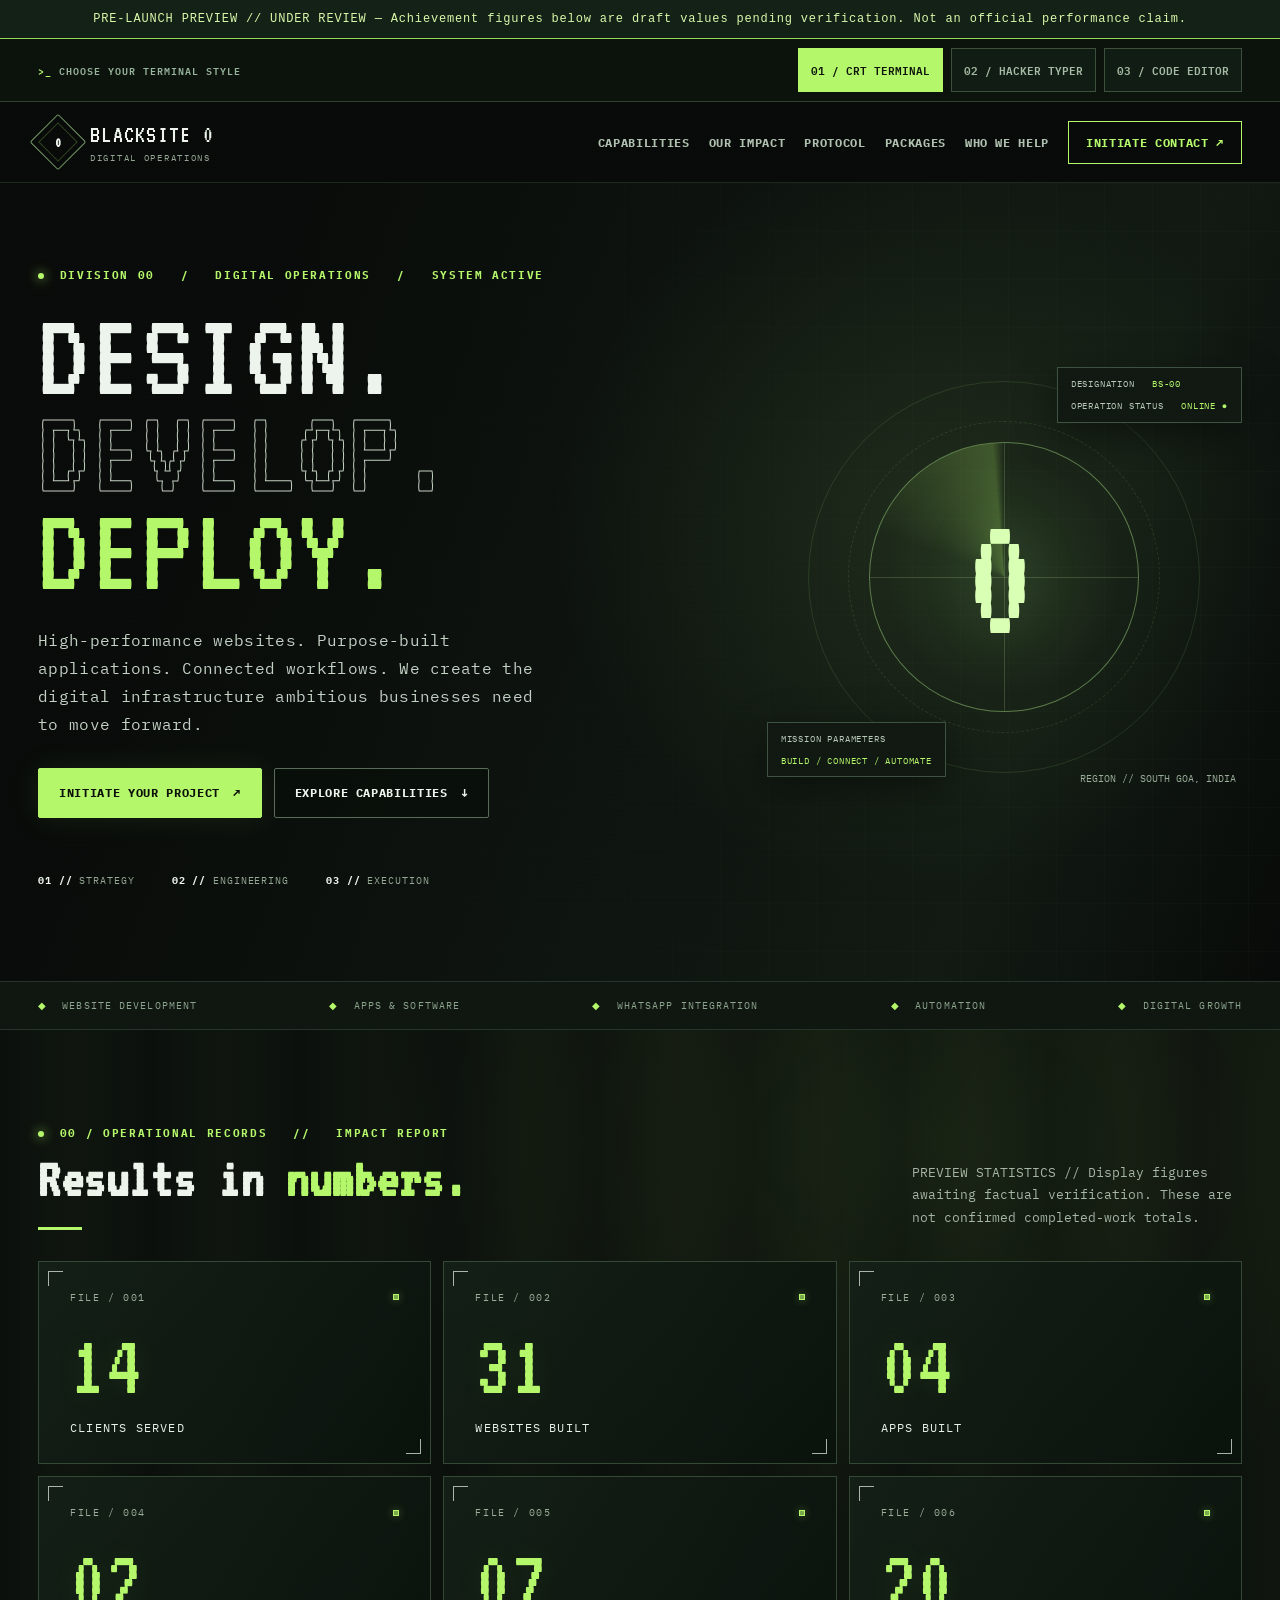
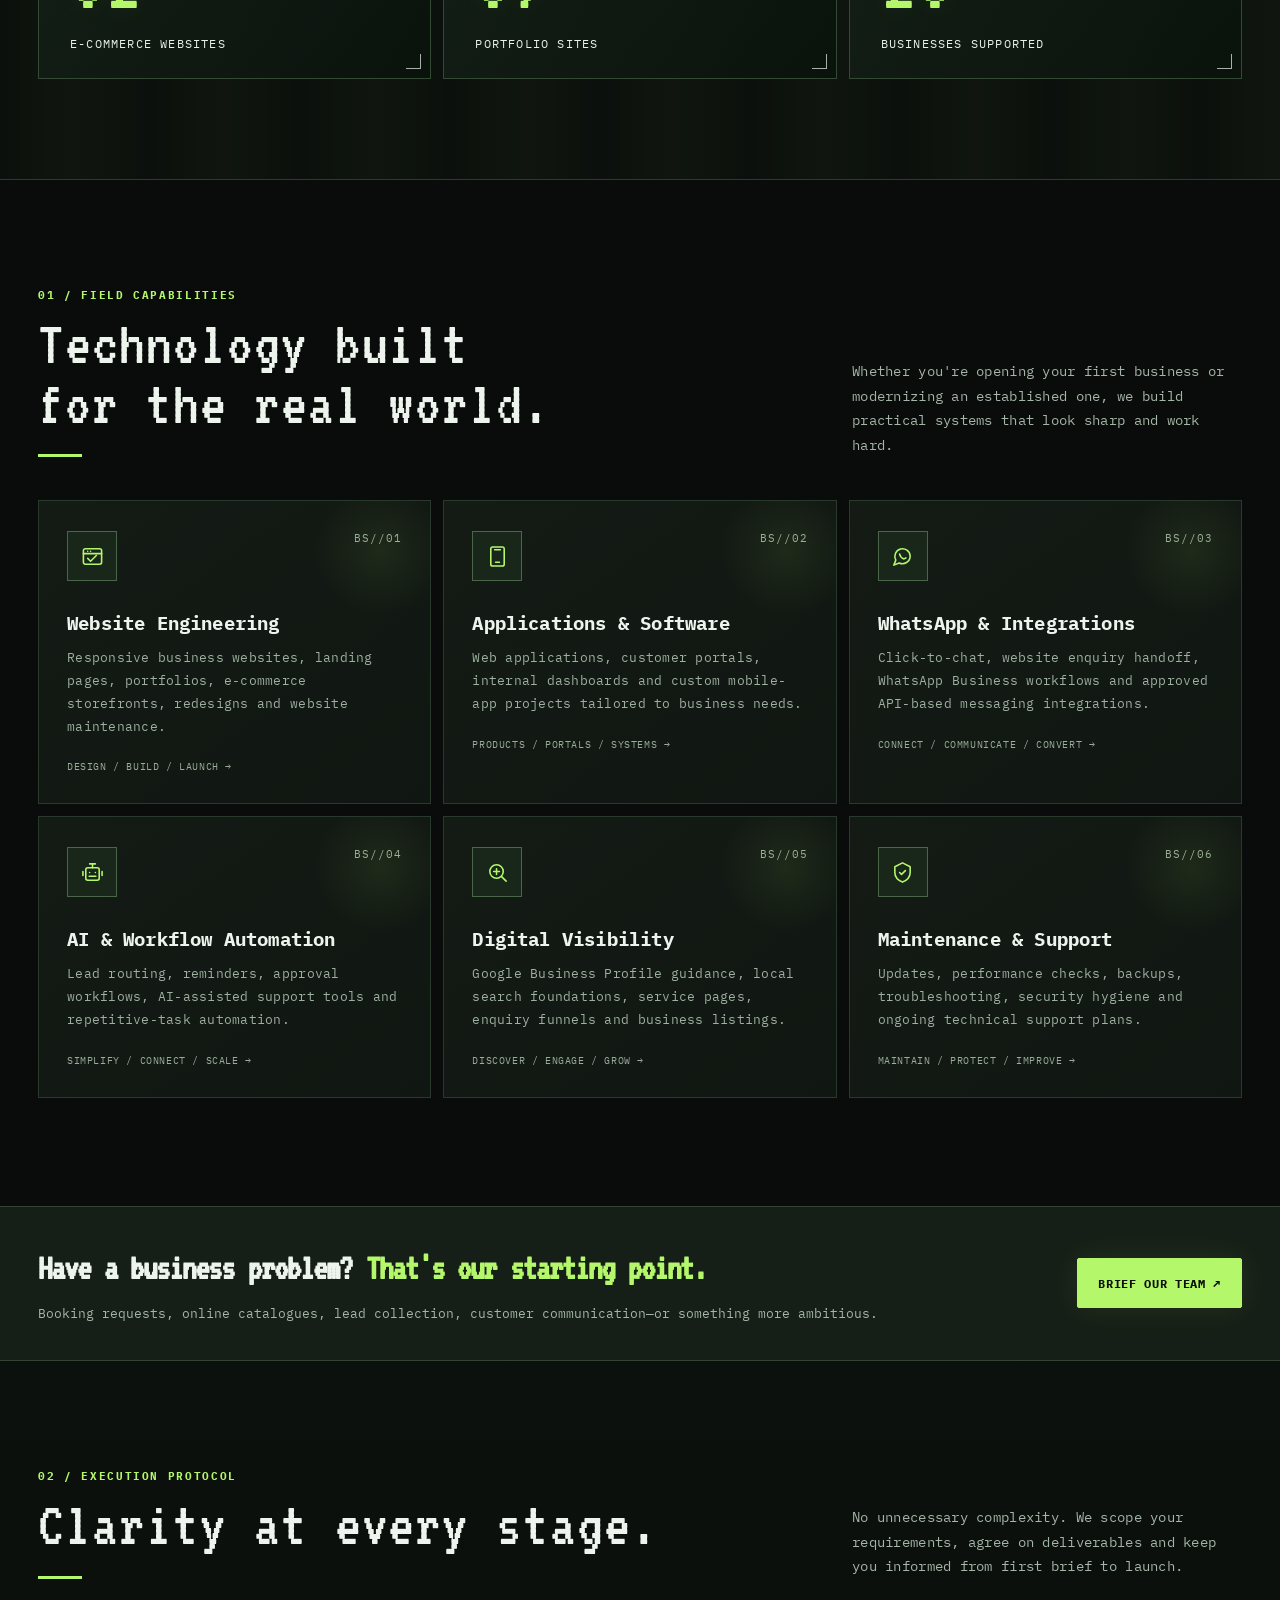
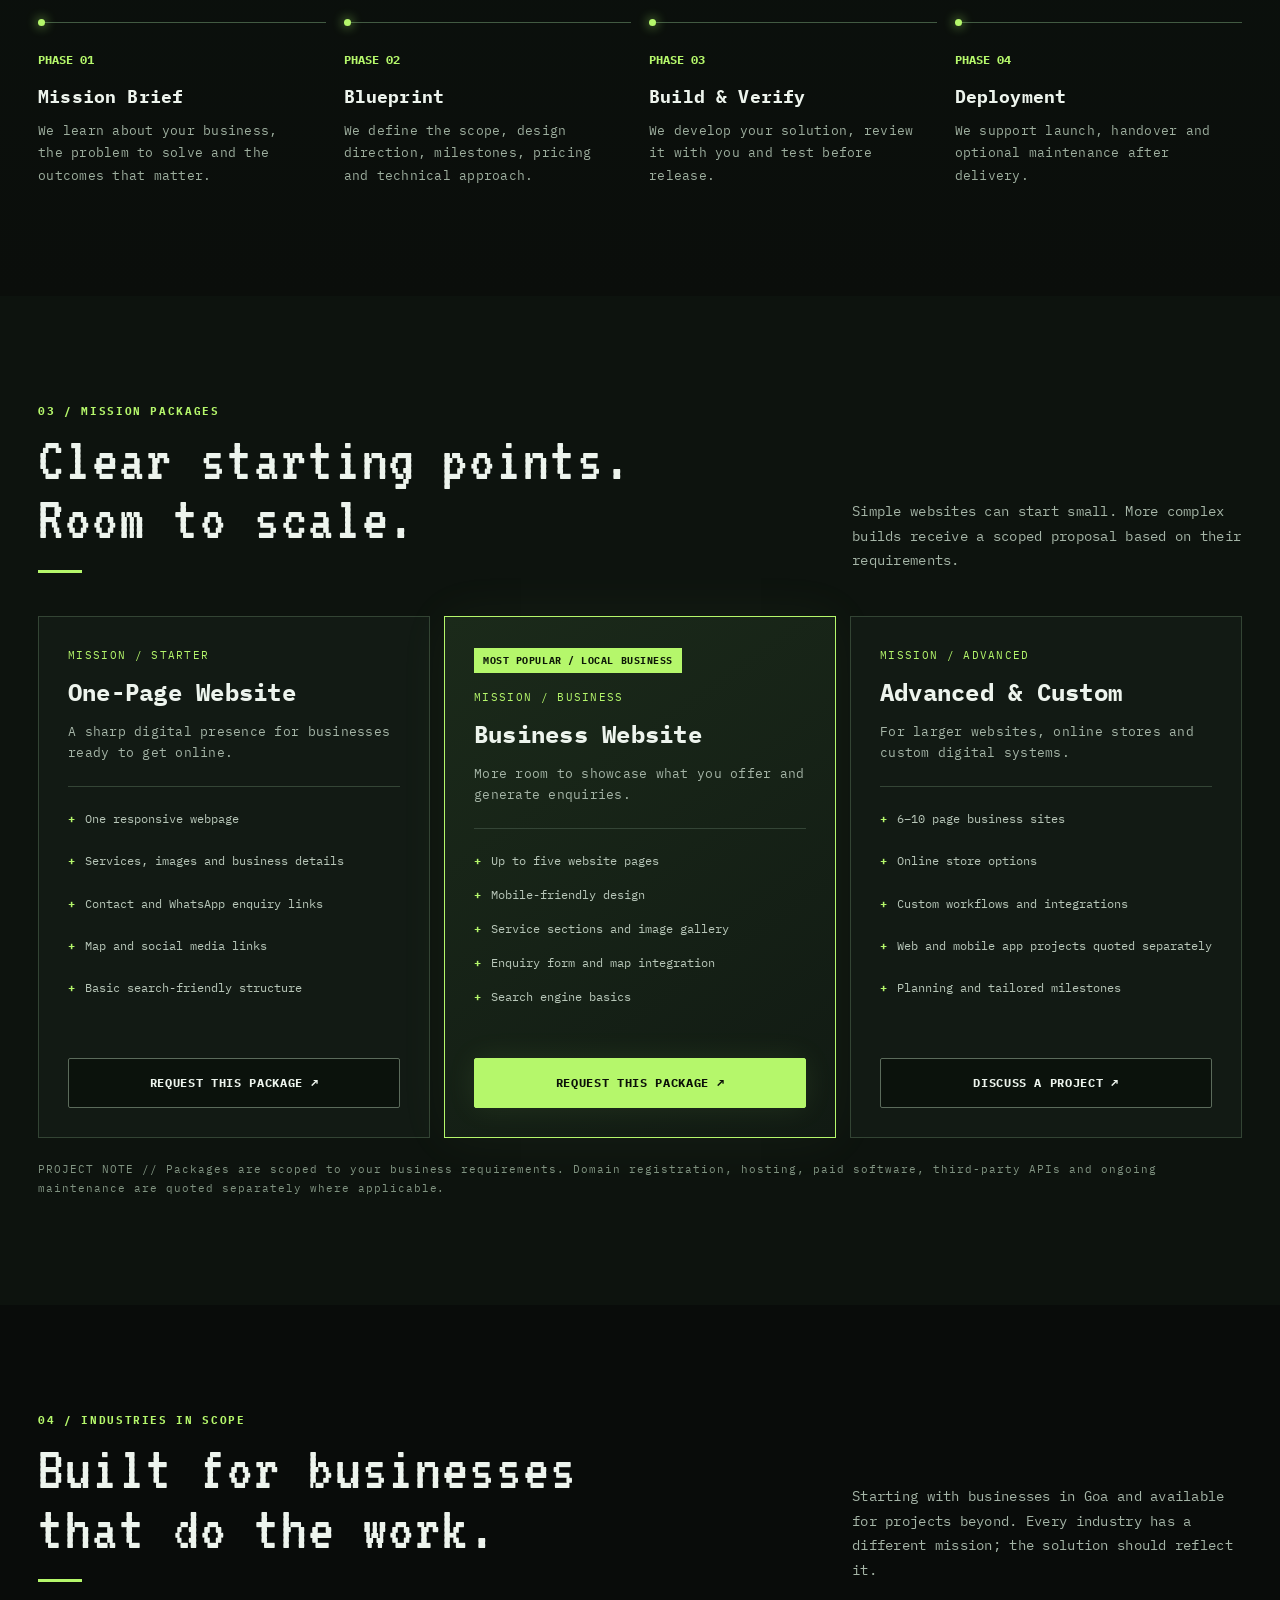
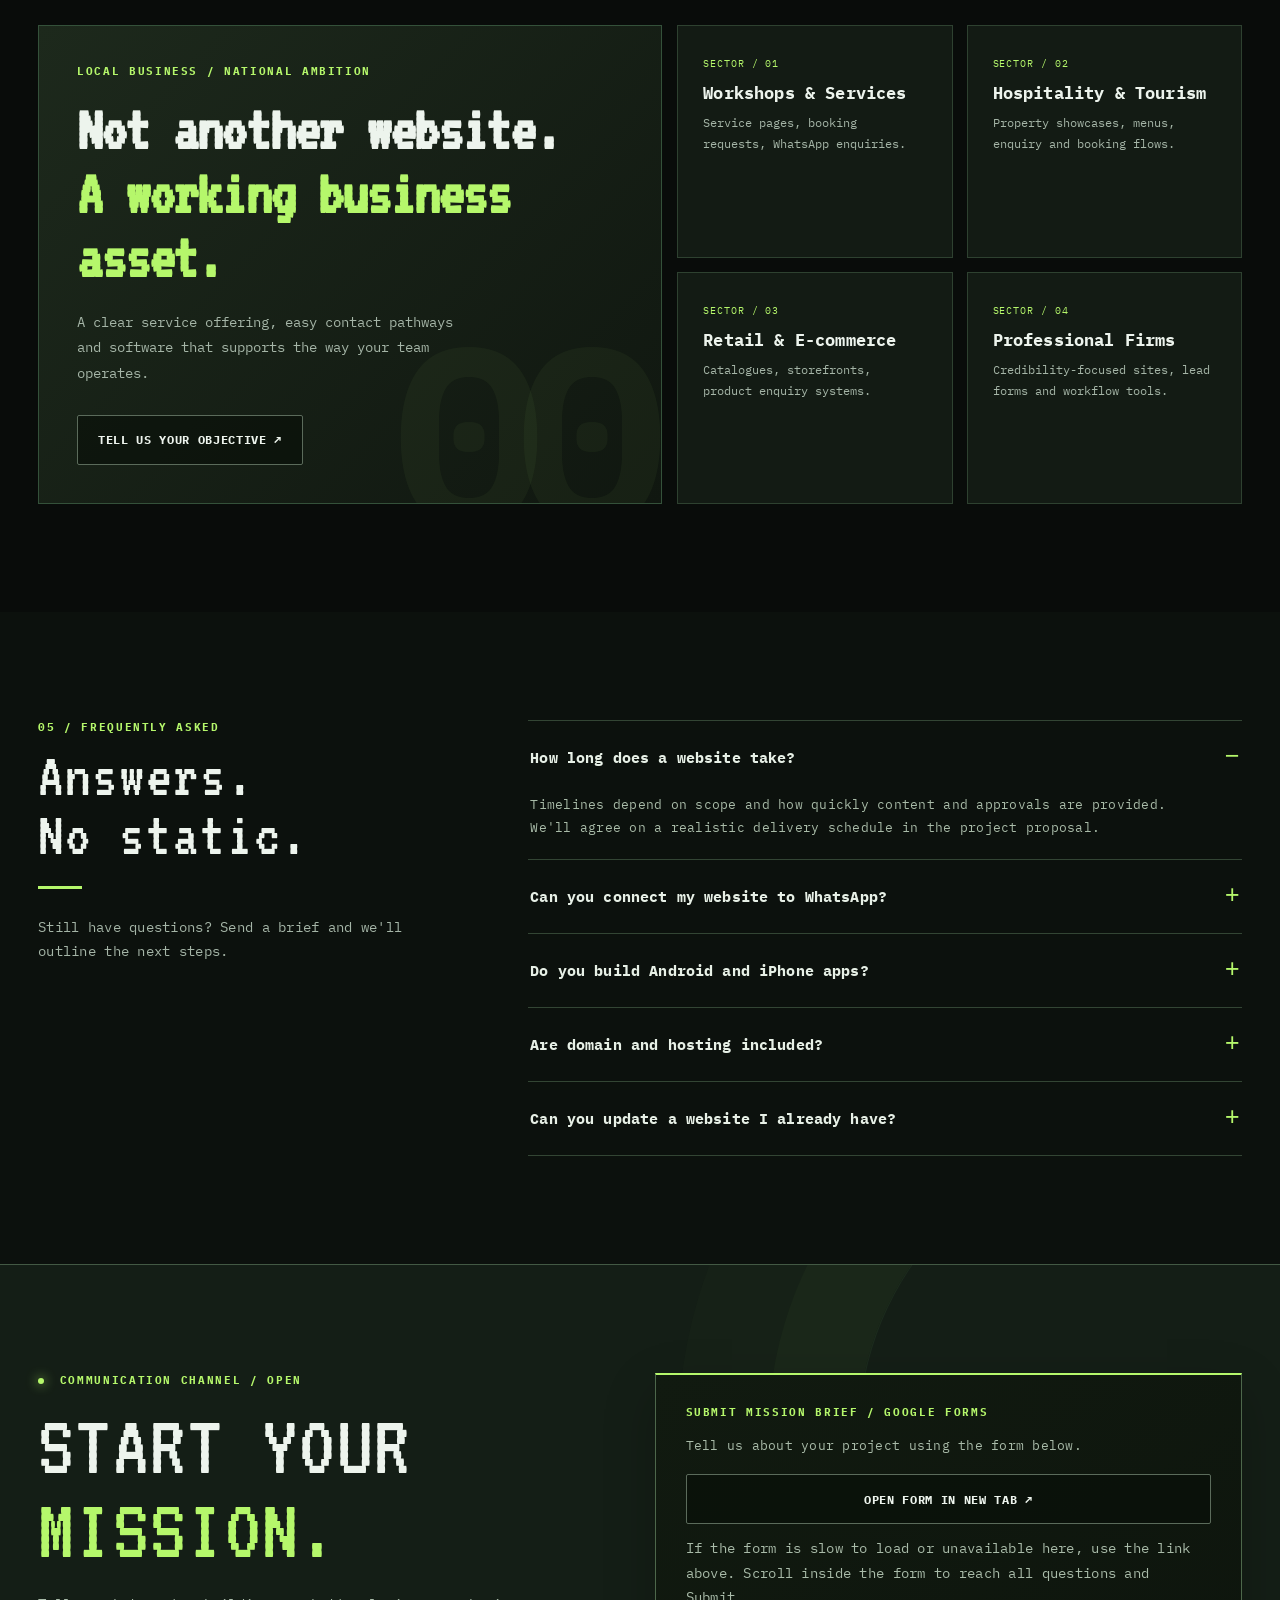
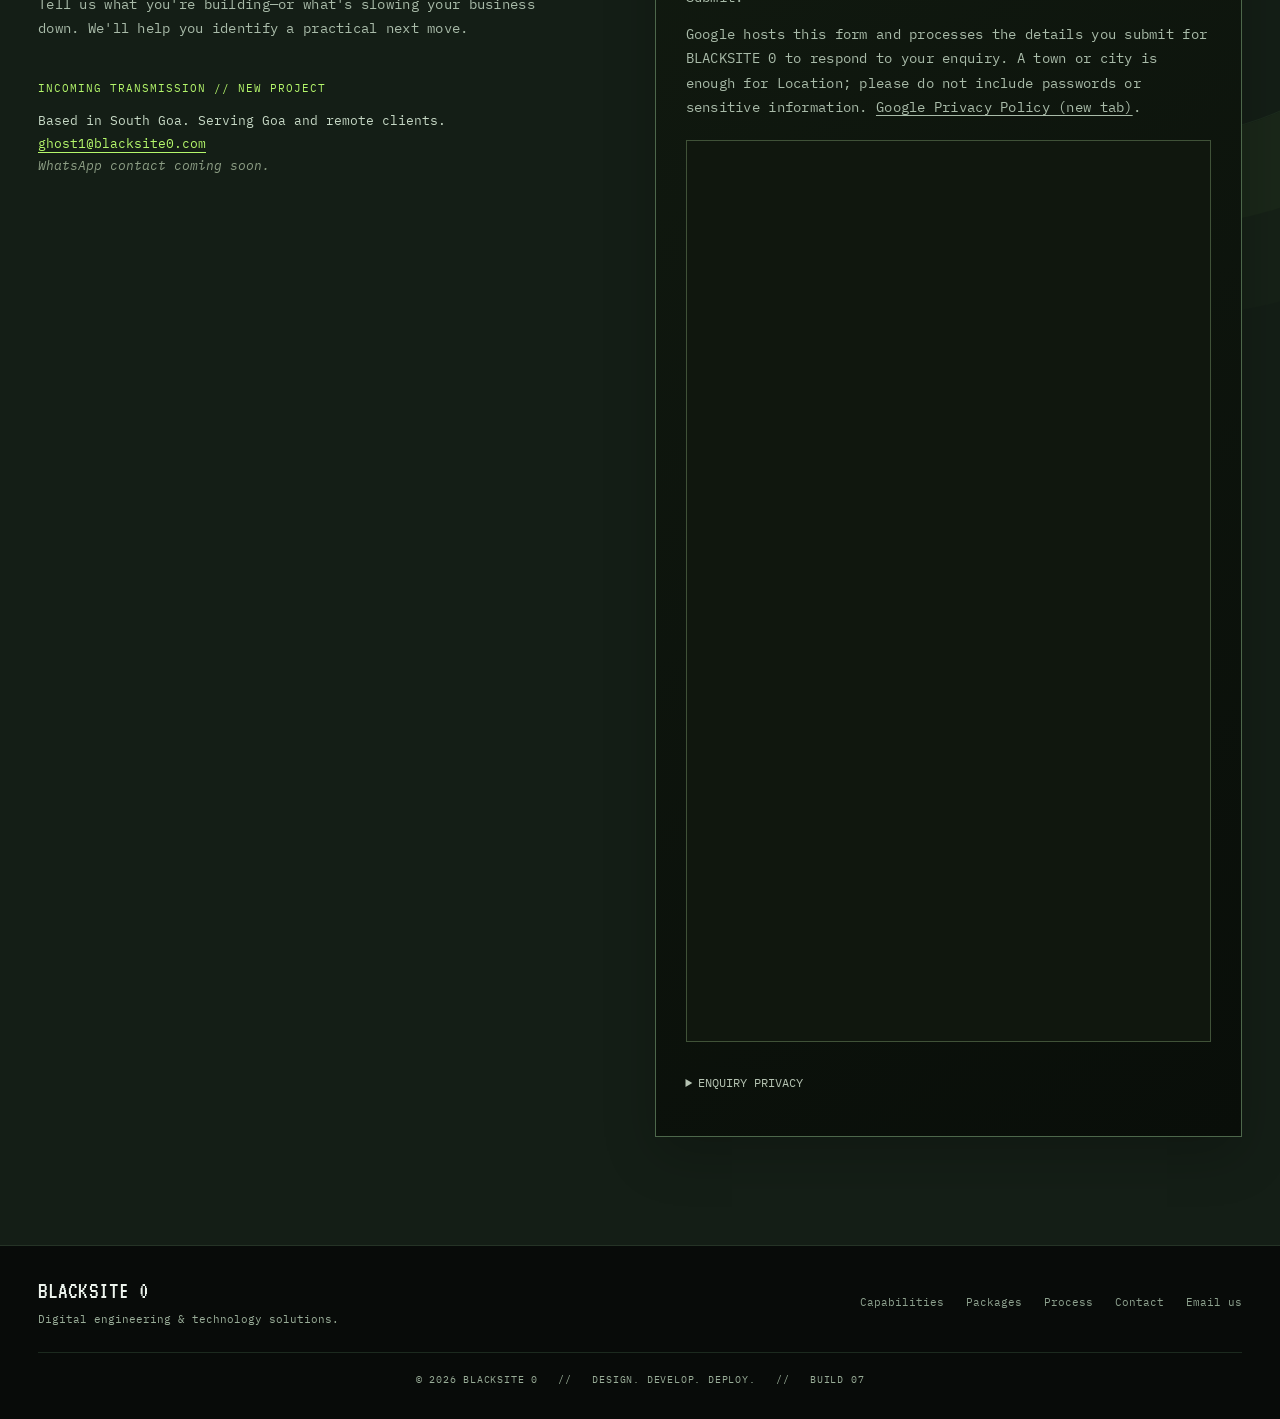
==== index.html @ 0087b9dd "BLACKSITE 0 - Initial Website Deployment" ====
<!DOCTYPE html>
<html lang="en">
<head>
  <meta charset="UTF-8" />
  <meta name="viewport" content="width=device-width, initial-scale=1" />
  <meta name="color-scheme" content="dark" />
  <meta name="theme-color" content="#080b09" />
  <meta name="description" content="BLACKSITE 0 designs, develops and deploys websites, applications, WhatsApp integrations and intelligent business automation." />
  <title>BLACKSITE 0 — Pre-Launch Preview</title>
  <meta name="robots" content="noindex, nofollow" />
  <meta property="og:type" content="website" />
  <meta property="og:site_name" content="BLACKSITE 0" />
  <meta property="og:title" content="BLACKSITE 0 — Design. Develop. Deploy." />
  <meta property="og:description" content="Websites, applications, integrations and business automation. Based in South Goa, serving clients remotely." />
  <meta property="og:url" content="https://ghost1-lgtm.github.io/blacksite0-website/" />
  <meta name="twitter:card" content="summary" />
  <link rel="icon" href="./assets/favicon.svg" type="image/svg+xml" />
  <link rel="preconnect" href="https://fonts.googleapis.com" />
  <link rel="preconnect" href="https://fonts.gstatic.com" crossorigin />
  <link href="https://fonts.googleapis.com/css2?family=IBM+Plex+Mono:wght@400;500;600;700&family=VT323&display=swap" rel="stylesheet" />
  <link rel="stylesheet" href="./assets/styles.css" />
  <noscript><style>
    .type-lab-buttons{display:none}.hamburger{display:none}header{position:static}
    @media(max-width:1000px){nav{height:auto;min-height:80px;flex-wrap:wrap;padding-top:16px;padding-bottom:16px}.navlinks{display:flex;position:static;width:100%;max-height:none;padding:12px 0;border:0;background:transparent;flex-direction:row;flex-wrap:wrap}}
  </style></noscript>
</head>
<body data-font-mode="terminal">
  <div role="status" style="background:#142116;color:#d9f8aa;border-bottom:1px solid #94d956;padding:10px 18px;text-align:center;font:500 12px/1.5 Consolas,monospace;letter-spacing:.07em;position:relative;z-index:20">PRE-LAUNCH PREVIEW // UNDER REVIEW — Achievement figures below are draft values pending verification. Not an official performance claim.</div>
  <a class="skip-link" href="#main-content">Skip to content</a>
  <aside class="type-lab" aria-label="Font style controls">
    <div class="wrap type-lab-inner">
      <div class="type-lab-heading"><span>&gt;_</span> CHOOSE YOUR TERMINAL STYLE</div>
      <div class="type-lab-buttons" role="group" aria-label="Choose website typography">
        <button type="button" disabled class="type-lab-button" data-font-choice="terminal" aria-pressed="true">01 / CRT TERMINAL</button>
        <button type="button" disabled class="type-lab-button" data-font-choice="hacker" aria-pressed="false">02 / HACKER TYPER</button>
        <button type="button" disabled class="type-lab-button" data-font-choice="developer" aria-pressed="false">03 / CODE EDITOR</button>
      </div>
    </div>
  </aside>
  <header>
    <nav class="wrap" aria-label="Main navigation">
      <a class="brand" href="#home" aria-label="Blacksite Zero homepage"><span class="brand-icon"><b>0</b></span><span class="brand-text"><strong>BLACKSITE 0</strong><small>DIGITAL OPERATIONS</small></span></a>
      <button class="hamburger" id="menuToggle" aria-label="Open navigation" aria-controls="navlinks" aria-expanded="false">☰</button>
      <div class="navlinks" id="navlinks"><a href="#capabilities">CAPABILITIES</a><a href="#impact">OUR IMPACT</a><a href="#process">PROTOCOL</a><a href="#pricing">PACKAGES</a><a href="#industries">WHO WE HELP</a><a href="#contact" class="nav-cta">INITIATE CONTACT ↗</a></div>
    </nav>
  </header>
  <main id="main-content" tabindex="-1">
    <section class="hero" id="home">
      <div class="wrap hero-grid">
        <div>
          <div class="eyebrow mono"><span class="dots"></span> DIVISION 00 &nbsp; / &nbsp; DIGITAL OPERATIONS &nbsp; / &nbsp; SYSTEM ACTIVE</div>
          <h1>DESIGN.<br><span class="outline">DEVELOP.</span><br><span class="zero">DEPLOY.</span></h1>
          <p>High-performance websites. Purpose-built applications. Connected workflows. We create the digital infrastructure ambitious businesses need to move forward.</p>
          <div class="hero-actions"><a href="#contact" class="btn btn-primary">INITIATE YOUR PROJECT <span aria-hidden="true">↗</span></a><a href="#capabilities" class="btn btn-secondary">EXPLORE CAPABILITIES <span aria-hidden="true">↓</span></a></div>
          <div class="hero-index mono"><span><b>01 //</b> STRATEGY</span><span><b>02 //</b> ENGINEERING</span><span><b>03 //</b> EXECUTION</span></div>
        </div>
        <div class="hud" aria-label="Decorative Blacksite Zero radar motif"><div class="radar"><div class="radar-sweep"></div><div class="radar-core">0</div></div><div class="hud-tag one mono">DESIGNATION &nbsp; <span>BS-00</span><br><br>OPERATION STATUS &nbsp; <span>ONLINE ●</span></div><div class="hud-tag two mono">MISSION PARAMETERS<br><br><span>BUILD / CONNECT / AUTOMATE</span></div><span class="hud-corner">REGION // SOUTH GOA, INDIA</span></div>
      </div>
    </section>
    <div class="ticker"><div class="wrap ticker-inner"><span><em>◆</em> WEBSITE DEVELOPMENT</span><span><em>◆</em> APPS & SOFTWARE</span><span><em>◆</em> WHATSAPP INTEGRATION</span><span><em>◆</em> AUTOMATION</span><span><em>◆</em> DIGITAL GROWTH</span></div></div>

    <section class="metrics" id="impact" aria-labelledby="impact-title">
      <div class="wrap">
        <div class="metrics-heading reveal">
          <div><div class="eyebrow mono"><span class="dots"></span> 00 / OPERATIONAL RECORDS &nbsp; // &nbsp; IMPACT REPORT</div><h2 id="impact-title">Results in <span class="green">numbers.</span></h2><div class="rule"></div></div>
          <p>PREVIEW STATISTICS // Display figures awaiting factual verification. These are not confirmed completed-work totals.</p>
        </div>
        <div class="metrics-board" aria-label="Company statistics">
          <article class="metric reveal"><div class="metric-label-top">FILE / 001 <span class="signal" aria-hidden="true"></span></div><div class="metric-value"><span class="count" data-target="14">14</span></div><div class="metric-title">Clients Served</div></article>
          <article class="metric reveal"><div class="metric-label-top">FILE / 002 <span class="signal" aria-hidden="true"></span></div><div class="metric-value"><span class="count" data-target="31">31</span></div><div class="metric-title">Websites Built</div></article>
          <article class="metric reveal"><div class="metric-label-top">FILE / 003 <span class="signal" aria-hidden="true"></span></div><div class="metric-value"><span class="count" data-target="4">04</span></div><div class="metric-title">Apps Built</div></article>
          <article class="metric reveal"><div class="metric-label-top">FILE / 004 <span class="signal" aria-hidden="true"></span></div><div class="metric-value"><span class="count" data-target="2">02</span></div><div class="metric-title">E-Commerce Websites</div></article>
          <article class="metric reveal"><div class="metric-label-top">FILE / 005 <span class="signal" aria-hidden="true"></span></div><div class="metric-value"><span class="count" data-target="7">07</span></div><div class="metric-title">Portfolio Sites</div></article>
          <article class="metric reveal"><div class="metric-label-top">FILE / 006 <span class="signal" aria-hidden="true"></span></div><div class="metric-value"><span class="count" data-target="20">20</span></div><div class="metric-title">Businesses Supported</div></article>
        </div>
      </div>
    </section>
    <section class="section" id="capabilities"><div class="wrap">
      <div class="section-head reveal"><div><div class="eyebrow mono">01 / FIELD CAPABILITIES</div><h2>Technology built<br>for the real world.</h2><div class="rule"></div></div><p class="section-intro">Whether you're opening your first business or modernizing an established one, we build practical systems that look sharp and work hard.</p></div>
      <div class="service-grid">
        <article class="card reveal"><span class="service-num mono">BS//01</span><div class="service-symbol"><svg aria-hidden="true" focusable="false" viewBox="0 0 24 24"><rect x="2.5" y="4" width="19" height="16" rx="2"/><path d="M2.5 9h19M7 6.5h.01M10 6.5h.01M7 14l3 3 6-6"/></svg></div><h3>Website Engineering</h3><p>Responsive business websites, landing pages, portfolios, e-commerce storefronts, redesigns and website maintenance.</p><div class="card-footer">DESIGN / BUILD / LAUNCH →</div></article>
        <article class="card reveal"><span class="service-num mono">BS//02</span><div class="service-symbol"><svg aria-hidden="true" focusable="false" viewBox="0 0 24 24"><rect x="5" y="2" width="14" height="20" rx="2"/><path d="M10 18h4M9 5h6"/></svg></div><h3>Applications & Software</h3><p>Web applications, customer portals, internal dashboards and custom mobile-app projects tailored to business needs.</p><div class="card-footer">PRODUCTS / PORTALS / SYSTEMS →</div></article>
        <article class="card reveal"><span class="service-num mono">BS//03</span><div class="service-symbol"><svg aria-hidden="true" focusable="false" viewBox="0 0 24 24"><path d="M20 11.5a8 8 0 0 1-11.5 7.2L3 21l2-5.2A8 8 0 1 1 20 11.5Z"/><path d="M9 9.5c.5 2.5 2 4 4.5 5l2-1"/></svg></div><h3>WhatsApp & Integrations</h3><p>Click-to-chat, website enquiry handoff, WhatsApp Business workflows and approved API-based messaging integrations.</p><div class="card-footer">CONNECT / COMMUNICATE / CONVERT →</div></article>
        <article class="card reveal"><span class="service-num mono">BS//04</span><div class="service-symbol"><svg aria-hidden="true" focusable="false" viewBox="0 0 24 24"><rect x="5" y="7" width="14" height="13" rx="2"/><path d="M12 3v4M9 3h6M9 12h.01M15 12h.01M8.5 16h7M2 11v4M22 11v4"/></svg></div><h3>AI & Workflow Automation</h3><p>Lead routing, reminders, approval workflows, AI-assisted support tools and repetitive-task automation.</p><div class="card-footer">SIMPLIFY / CONNECT / SCALE →</div></article>
        <article class="card reveal"><span class="service-num mono">BS//05</span><div class="service-symbol"><svg aria-hidden="true" focusable="false" viewBox="0 0 24 24"><circle cx="11" cy="11" r="7"/><path d="m16 16 5 5M8 11h6M11 8v6"/></svg></div><h3>Digital Visibility</h3><p>Google Business Profile guidance, local search foundations, service pages, enquiry funnels and business listings.</p><div class="card-footer">DISCOVER / ENGAGE / GROW →</div></article>
        <article class="card reveal"><span class="service-num mono">BS//06</span><div class="service-symbol"><svg aria-hidden="true" focusable="false" viewBox="0 0 24 24"><path d="M12 2 4 6v6c0 5 3 8 8 10 5-2 8-5 8-10V6l-8-4Z"/><path d="m9 12 2 2 4-4"/></svg></div><h3>Maintenance & Support</h3><p>Updates, performance checks, backups, troubleshooting, security hygiene and ongoing technical support plans.</p><div class="card-footer">MAINTAIN / PROTECT / IMPROVE →</div></article>
      </div>
    </div></section>
    <div class="strip"><div class="wrap strip-content"><div><h3>Have a business problem? <span class="green">That's our starting point.</span></h3><p>Booking requests, online catalogues, lead collection, customer communication—or something more ambitious.</p></div><a class="btn btn-primary" href="#contact">BRIEF OUR TEAM ↗</a></div></div>
    <section class="section process" id="process"><div class="wrap"><div class="section-head reveal"><div><div class="eyebrow mono">02 / EXECUTION PROTOCOL</div><h2>Clarity at every stage.</h2><div class="rule"></div></div><p class="section-intro">No unnecessary complexity. We scope your requirements, agree on deliverables and keep you informed from first brief to launch.</p></div>
      <div class="steps"><div class="step reveal"><b>PHASE 01</b><h3>Mission Brief</h3><p>We learn about your business, the problem to solve and the outcomes that matter.</p></div><div class="step reveal"><b>PHASE 02</b><h3>Blueprint</h3><p>We define the scope, design direction, milestones, pricing and technical approach.</p></div><div class="step reveal"><b>PHASE 03</b><h3>Build & Verify</h3><p>We develop your solution, review it with you and test before release.</p></div><div class="step reveal"><b>PHASE 04</b><h3>Deployment</h3><p>We support launch, handover and optional maintenance after delivery.</p></div></div>
    </div></section>
    <section class="section pricing" id="pricing"><div class="wrap"><div class="section-head reveal"><div><div class="eyebrow mono">03 / MISSION PACKAGES</div><h2>Clear starting points.<br>Room to scale.</h2><div class="rule"></div></div><p class="section-intro">Simple websites can start small. More complex builds receive a scoped proposal based on their requirements.</p></div>
      <div class="pricing-grid">
        <article class="price-card reveal"><div class="tier">MISSION / STARTER</div><h3>One-Page Website</h3><p class="explain">A sharp digital presence for businesses ready to get online.</p><ul class="benefits"><li>One responsive webpage</li><li>Services, images and business details</li><li>Contact and WhatsApp enquiry links</li><li>Map and social media links</li><li>Basic search-friendly structure</li></ul><a class="btn btn-secondary" href="#contact" data-package="One-Page Website">REQUEST THIS PACKAGE ↗</a></article>
        <article class="price-card featured reveal"><div class="badge">MOST POPULAR / LOCAL BUSINESS</div><div class="tier">MISSION / BUSINESS</div><h3>Business Website</h3><p class="explain">More room to showcase what you offer and generate enquiries.</p><ul class="benefits"><li>Up to five website pages</li><li>Mobile-friendly design</li><li>Service sections and image gallery</li><li>Enquiry form and map integration</li><li>Search engine basics</li></ul><a class="btn btn-primary" href="#contact" data-package="Business Website">REQUEST THIS PACKAGE ↗</a></article>
        <article class="price-card reveal"><div class="tier">MISSION / ADVANCED</div><h3>Advanced & Custom</h3><p class="explain">For larger websites, online stores and custom digital systems.</p><ul class="benefits"><li>6–10 page business sites</li><li>Online store options</li><li>Custom workflows and integrations</li><li>Web and mobile app projects quoted separately</li><li>Planning and tailored milestones</li></ul><a class="btn btn-secondary" href="#contact" data-package="Advanced & Custom">DISCUSS A PROJECT ↗</a></article>
      </div><p class="price-note mono">PROJECT NOTE // Packages are scoped to your business requirements. Domain registration, hosting, paid software, third-party APIs and ongoing maintenance are quoted separately where applicable.</p>
    </div></section>
    <section class="section" id="industries"><div class="wrap"><div class="section-head reveal"><div><div class="eyebrow mono">04 / INDUSTRIES IN SCOPE</div><h2>Built for businesses<br>that do the work.</h2><div class="rule"></div></div><p class="section-intro">Starting with businesses in Goa and available for projects beyond. Every industry has a different mission; the solution should reflect it.</p></div>
      <div class="usecases"><div class="usecase-main reveal"><div class="eyebrow mono">LOCAL BUSINESS / NATIONAL AMBITION</div><h3>Not another website.<br><span class="green">A working business asset.</span></h3><p>A clear service offering, easy contact pathways and software that supports the way your team operates.</p><a href="#contact" class="btn btn-secondary" style="margin-top:15px">TELL US YOUR OBJECTIVE ↗</a></div>
      <div class="usecase-list"><div class="usecase-item reveal"><span class="mono">SECTOR / 01</span><h4>Workshops & Services</h4><p>Service pages, booking requests, WhatsApp enquiries.</p></div><div class="usecase-item reveal"><span class="mono">SECTOR / 02</span><h4>Hospitality & Tourism</h4><p>Property showcases, menus, enquiry and booking flows.</p></div><div class="usecase-item reveal"><span class="mono">SECTOR / 03</span><h4>Retail & E-commerce</h4><p>Catalogues, storefronts, product enquiry systems.</p></div><div class="usecase-item reveal"><span class="mono">SECTOR / 04</span><h4>Professional Firms</h4><p>Credibility-focused sites, lead forms and workflow tools.</p></div></div></div>
    </div></section>
    <section class="section faq" id="faq"><div class="wrap faq-layout"><div class="reveal"><div class="eyebrow mono">05 / FREQUENTLY ASKED</div><h2>Answers.<br>No static.</h2><div class="rule"></div><p class="section-intro" style="margin-top:26px">Still have questions? Send a brief and we'll outline the next steps.</p></div><div class="faq-items reveal">
      <div class="faq-item open"><button type="button" class="faq-q" id="faq-question-1" aria-expanded="true" aria-controls="faq-answer-1" disabled>How long does a website take? <span aria-hidden="true">−</span></button><div class="faq-a" id="faq-answer-1" role="region" aria-labelledby="faq-question-1">Timelines depend on scope and how quickly content and approvals are provided. We'll agree on a realistic delivery schedule in the project proposal.</div></div>
      <div class="faq-item"><button type="button" class="faq-q" id="faq-question-2" aria-expanded="true" aria-controls="faq-answer-2" disabled>Can you connect my website to WhatsApp? <span aria-hidden="true">+</span></button><div class="faq-a" id="faq-answer-2" role="region" aria-labelledby="faq-question-2">Yes. Basic click-to-chat and enquiry handoff are straightforward. Advanced messaging automation may require a WhatsApp Business Platform account, approvals and third-party charges.</div></div>
      <div class="faq-item"><button type="button" class="faq-q" id="faq-question-3" aria-expanded="true" aria-controls="faq-answer-3" disabled>Do you build Android and iPhone apps? <span aria-hidden="true">+</span></button><div class="faq-a" id="faq-answer-3" role="region" aria-labelledby="faq-question-3">We can scope mobile-app projects, including cross-platform options. Technical feasibility, features, app-store requirements and pricing are assessed before accepting a build.</div></div>
      <div class="faq-item"><button type="button" class="faq-q" id="faq-question-4" aria-expanded="true" aria-controls="faq-answer-4" disabled>Are domain and hosting included? <span aria-hidden="true">+</span></button><div class="faq-a" id="faq-answer-4" role="region" aria-labelledby="faq-question-4">Unless specifically stated in your quote, domain registration, hosting, paid tools, subscriptions and third-party service charges are separate.</div></div>
      <div class="faq-item"><button type="button" class="faq-q" id="faq-question-5" aria-expanded="true" aria-controls="faq-answer-5" disabled>Can you update a website I already have? <span aria-hidden="true">+</span></button><div class="faq-a" id="faq-answer-5" role="region" aria-labelledby="faq-question-5">Yes. We can review an existing website and discuss redesigns, content changes, speed improvements, basic search optimization and ongoing maintenance.</div></div>
    </div></div></section>
    <section class="section contact" id="contact"><div class="wrap contact-layout"><div class="reveal"><div class="eyebrow mono"><span class="dots"></span> COMMUNICATION CHANNEL / OPEN</div><h2>START YOUR<br><span class="green">MISSION.</span></h2><p>Tell us what you're building—or what's slowing your business down. We'll help you identify a practical next move.</p><div class="contact-code mono">INCOMING TRANSMISSION // NEW PROJECT</div><div class="contact-info">Based in South Goa. Serving Goa and remote clients.<br><a href="mailto:ghost1@blacksite0.com" style="color:var(--accent);text-decoration:underline;text-underline-offset:4px">ghost1@blacksite0.com</a><br><span class="placeholder">WhatsApp contact coming soon.</span></div></div>
      <div class="contact-form google-enquiry reveal" aria-labelledby="enquiryHeading">
        <div class="eyebrow mono" id="enquiryHeading">SUBMIT MISSION BRIEF / GOOGLE FORMS</div>
        <p class="enquiry-intro">Tell us about your project using the form below.</p>
        <a class="btn btn-secondary form-external" id="openEnquiryForm" href="https://docs.google.com/forms/d/e/1FAIpQLSfjgvYf2cbQaVD_g5db6FJErrgZ92qDU61lXUKEAMn92YsKCg/viewform" target="_blank" rel="noopener noreferrer">OPEN FORM IN NEW TAB ↗</a>
        <p class="form-hint" id="embedHelp">If the form is slow to load or unavailable here, use the link above. Scroll inside the form to reach all questions and Submit.</p>
        <p class="package-context mono" id="packageContext" role="status" aria-live="polite" hidden></p>
        <p class="form-hint" id="enquiryPrivacy">Google hosts this form and processes the details you submit for BLACKSITE 0 to respond to your enquiry. A town or city is enough for Location; please do not include passwords or sensitive information. <a href="https://policies.google.com/privacy" target="_blank" rel="noopener noreferrer">Google Privacy Policy (new tab)</a>.</p>
        <div class="google-form-frame">
          <iframe id="enquiryFrame" title="BLACKSITE 0 project enquiry — Google Forms" src="https://docs.google.com/forms/d/e/1FAIpQLSfjgvYf2cbQaVD_g5db6FJErrgZ92qDU61lXUKEAMn92YsKCg/viewform?embedded=true" width="640" height="900" loading="lazy" referrerpolicy="strict-origin-when-cross-origin" aria-describedby="embedHelp enquiryPrivacy"></iframe>
        </div>
        <noscript><p class="form-hint">Google Forms may need JavaScript. You can open the form in a new tab above, or contact <a href="mailto:ghost1@blacksite0.com">ghost1@blacksite0.com</a>.</p></noscript>
        <details class="enquiry-privacy"><summary>ENQUIRY PRIVACY</summary><p>The form asks for your name, business, email, contact number, location, service and project description. Submitted responses are held in Google Forms for BLACKSITE 0 to review and answer your request. This website does not add you to a mailing list.</p><p>Loading the embedded form connects your browser to Google, which may process technical information and cookies under its privacy policy. If you sign in, Google may save a draft under your account. Submission, validation and confirmation are handled by Google.</p><p>For enquiry or privacy questions, including access, correction or deletion requests, contact <a href="mailto:ghost1@blacksite0.com">ghost1@blacksite0.com</a>.</p></details>
      </div>
    </div></section>
  </main>
  <footer><div class="wrap"><div class="footer-flex"><div class="footer-left"><strong>BLACKSITE 0</strong><p>Digital engineering & technology solutions.</p></div><div class="footer-links"><a href="#capabilities">Capabilities</a><a href="#pricing">Packages</a><a href="#process">Process</a><a href="#contact">Contact</a><a href="mailto:ghost1@blacksite0.com">Email us</a></div></div><div class="footnote">© <span id="year">2026</span> BLACKSITE 0 &nbsp; // &nbsp; DESIGN. DEVELOP. DEPLOY. &nbsp; // &nbsp; BUILD 07</div></div></footer>
  <script src="./assets/site.js" defer></script>
</body>
</html>
---- assets/styles.css ----
:root{--bg:#090c0a;--bg2:#0e130f;--panel:#111813;--panel2:#151e18;--line:#26352b;--ink:#edf4ed;--dim:#a5b5a7;--muted:#728575;--accent:#b5f76b;--accent2:#85b64e;--amber:#e7bb75;--r:18px;--max:1216px}
    *{box-sizing:border-box}html{scroll-behavior:smooth}body{margin:0;background:var(--bg);color:var(--ink);font-family:Inter,"Segoe UI",Arial,sans-serif;-webkit-font-smoothing:antialiased}a{color:inherit;text-decoration:none}button,input,select,textarea{font:inherit}button{cursor:pointer}::selection{background:var(--accent);color:#0a1207}
    body:before{content:"";position:fixed;inset:0;pointer-events:none;z-index:20;opacity:.10;background-image:repeating-linear-gradient(to bottom,transparent 0,transparent 3px,rgba(190,241,165,.055) 4px);background-size:100% 4px}
    .wrap{width:min(var(--max),calc(100% - 76px));margin:0 auto}.mono{font-family:"Consolas","Courier New",monospace;letter-spacing:.09em}.muted{color:var(--dim)}.green{color:var(--accent)}.eyebrow{font-size:11px;color:var(--accent);text-transform:uppercase;font-weight:700;letter-spacing:.18em}.dots{display:inline-block;width:6px;height:6px;border-radius:50%;background:var(--accent);box-shadow:0 0 12px var(--accent);vertical-align:middle;margin-right:7px}
    .preview{border-bottom:1px solid #3e3d22;background:#1b1d12;color:#d9d6aa;font-size:11px;line-height:1.5;text-align:center;padding:8px 15px}.preview span{color:#faf1ad}
    header{position:sticky;top:0;z-index:11;background:rgba(9,12,10,.91);border-bottom:1px solid rgba(122,160,120,.19);backdrop-filter:blur(20px)}nav{height:80px;display:flex;align-items:center;justify-content:space-between;gap:20px}.brand{display:flex;gap:12px;align-items:center;min-width:205px}.brand-icon{width:40px;height:40px;border:1px solid #799b68;display:grid;place-items:center;position:relative;transform:rotate(45deg);border-radius:2px}.brand-icon:before{content:"";position:absolute;inset:5px;border:1px solid rgba(181,247,107,.25)}.brand-icon b{transform:rotate(-45deg);font-size:16px;font-weight:900;letter-spacing:-.10em}.brand-text strong{font-size:17px;font-weight:850;letter-spacing:.10em;display:block}.brand-text small{color:var(--muted);font-size:8px;letter-spacing:.20em;display:block;margin-top:5px}.navlinks{display:flex;align-items:center;gap:19px}.navlinks a{color:#b0c0b0;font-size:12px;font-weight:700;letter-spacing:.06em;transition:color .2s}.navlinks a:hover,.navlinks a.active{color:var(--accent)}.nav-cta{border:1px solid var(--accent)!important;padding:13px 17px;color:var(--accent)!important}.hamburger{display:none;width:40px;height:40px;align-items:center;justify-content:center;background:#162019;border:1px solid var(--line);color:var(--ink);font-size:22px}
    .hero{position:relative;min-height:665px;display:flex;align-items:center;overflow:hidden;border-bottom:1px solid var(--line);isolation:isolate}.hero:before{content:"";position:absolute;inset:0;z-index:-2;background:radial-gradient(circle at 72% 42%,rgba(115,157,85,.15),transparent 36%),linear-gradient(110deg,#090c0a 18%,#121a13 78%,#080b09)}.hero:after{content:"";position:absolute;inset:0;z-index:-1;opacity:.22;background-image:linear-gradient(rgba(152,204,137,.12) 1px,transparent 1px),linear-gradient(90deg,rgba(152,204,137,.12) 1px,transparent 1px);background-size:48px 48px;mask-image:linear-gradient(90deg,transparent 15%,black 100%)}.hero-grid{display:grid;grid-template-columns:1.18fr .82fr;gap:45px;align-items:center;padding:85px 0 94px}.hero h1{font-size:clamp(60px,7.6vw,115px);font-weight:900;line-height:.92;letter-spacing:-.074em;margin:26px 0 26px;text-transform:uppercase}.hero h1 .outline{color:transparent;-webkit-text-stroke:1px rgba(229,244,227,.85)}.hero h1 .zero{color:var(--accent)}.hero p{max-width:515px;color:#c4d1c5;font-size:16px;line-height:1.85;margin:0 0 30px}.hero-actions{display:flex;gap:12px;flex-wrap:wrap}.btn{display:inline-flex;align-items:center;justify-content:center;gap:13px;min-height:50px;padding:0 20px;border-radius:2px;font-size:12px;font-weight:850;letter-spacing:.10em;text-transform:uppercase;transition:transform .2s,background .2s,box-shadow .2s}.btn:hover{transform:translateY(-2px)}.btn-primary{background:var(--accent);color:#0b1008;border:1px solid var(--accent);box-shadow:0 0 30px rgba(181,247,107,.09)}.btn-primary:hover{background:#d1ff9e}.btn-secondary{background:rgba(7,14,8,.6);border:1px solid #5b6b5b;color:var(--ink)}.hero-index{margin-top:56px;display:flex;flex-wrap:wrap;gap:24px 37px;color:var(--muted);font-size:10px}.hero-index b{color:var(--ink);font-weight:650}
    .hud{position:relative;min-height:446px;display:grid;place-items:center}.hud:before,.hud:after{content:"";position:absolute;border:1px solid rgba(136,192,116,.16);border-radius:50%}.hud:before{width:390px;height:390px}.hud:after{width:310px;height:310px;border-style:dashed;animation:spin 70s linear infinite}.radar{position:relative;width:270px;height:270px;border:1px solid rgba(165,220,133,.48);border-radius:50%;display:grid;place-items:center;background:radial-gradient(circle at center,rgba(138,208,113,.10) 1%,transparent 65%)}.radar:before,.radar:after{content:"";position:absolute;background:rgba(184,229,161,.20)}.radar:before{width:1px;height:100%}.radar:after{height:1px;width:100%}.radar-sweep{position:absolute;inset:0;border-radius:50%;background:conic-gradient(from 0deg,transparent 0deg,transparent 290deg,rgba(181,247,107,.24) 355deg,transparent 360deg);animation:spin 11s linear infinite}.radar-core{position:relative;z-index:1;font-size:148px;line-height:1;font-weight:800;letter-spacing:-.16em;color:#d9ffb4;text-shadow:0 0 60px rgba(165,222,123,.16);padding-right:23px}.hud-tag{position:absolute;background:#111912;border:1px solid #3c5341;padding:10px 13px;color:#b8c8b8;font-size:9px;letter-spacing:.09em;box-shadow:0 10px 40px #0007}.hud-tag.one{top:13px;right:0}.hud-tag.two{bottom:23px;left:0}.hud-tag span{color:var(--accent)}.hud-corner{position:absolute;color:#607960;font:10px Consolas,monospace;bottom:15px;right:6px}
    .ticker{border-bottom:1px solid var(--line);background:#101710}.ticker-inner{height:47px;display:flex;align-items:center;justify-content:space-between;gap:13px;overflow:hidden}.ticker span{font-family:Consolas,monospace;font-size:10px;letter-spacing:.11em;color:#8ca48e;white-space:nowrap}.ticker em{font-style:normal;color:var(--accent);margin-right:8px}
    section{scroll-margin-top:95px}.section{padding:108px 0}.section-head{display:flex;justify-content:space-between;align-items:end;gap:28px;margin-bottom:43px}.section h2{font-size:clamp(36px,4.2vw,60px);line-height:1.08;letter-spacing:-.055em;font-weight:840;margin:13px 0 0}.section-intro{max-width:390px;line-height:1.75;font-size:14px;color:var(--dim);margin:0}.rule{width:44px;height:3px;background:var(--accent);margin:20px 0 0}
    .service-grid{display:grid;grid-template-columns:repeat(3,1fr);gap:12px}.card{background:linear-gradient(145deg,#141b15,#101611);border:1px solid #29392c;min-height:274px;padding:30px 28px;position:relative;overflow:hidden;transition:border-color .25s,transform .25s}.card:hover{border-color:#7ca65c;transform:translateY(-3px)}.card:after{content:"";position:absolute;width:140px;height:140px;background:radial-gradient(circle,rgba(181,247,107,.08),transparent 66%);right:-20px;top:-20px;pointer-events:none}.service-num{color:#657e66;font-size:11px;float:right}.service-symbol{display:grid;place-items:center;width:50px;height:50px;border:1px solid #4b654a;background:#19261a;color:var(--accent);margin-bottom:30px}.service-symbol svg{width:23px;height:23px;stroke:currentColor;fill:none;stroke-width:1.65;stroke-linecap:round;stroke-linejoin:round}.card h3{font-size:19px;letter-spacing:-.025em;margin:0 0 12px}.card p{font-size:13px;line-height:1.72;color:#9eb09f;margin:0}.card-footer{font:10px Consolas,monospace;color:#6d8b6c;margin-top:22px;letter-spacing:.06em}
    .strip{background:#161f17;border-top:1px solid #344334;border-bottom:1px solid #344334}.strip-content{padding:34px 0;display:flex;align-items:center;justify-content:space-between;gap:24px}.strip-content h3{font-size:23px;letter-spacing:-.03em;margin:0 0 7px}.strip-content p{margin:0;color:var(--dim);font-size:13px;line-height:1.6}
    .process{background:linear-gradient(180deg,#0b110d,#0b0e0b)}.steps{display:grid;grid-template-columns:repeat(4,1fr);gap:18px}.step{position:relative;border-top:1px solid #425a42;padding:25px 20px 0 0}.step:before{content:"";position:absolute;width:7px;height:7px;background:var(--accent);border-radius:50%;top:-4px;left:0;box-shadow:0 0 11px #9ce460}.step b{font:700 12px Consolas,monospace;color:var(--accent)}.step h3{font-size:18px;margin:17px 0 12px}.step p{font-size:13px;color:#9eaf9f;line-height:1.75;margin:0}
    .pricing{background:#0d130e}.pricing-grid{display:grid;grid-template-columns:repeat(3,1fr);gap:14px}.price-card{background:#121a14;border:1px solid #334434;padding:31px 29px 29px;display:flex;flex-direction:column;min-height:395px}.price-card.featured{border-color:var(--accent);background:linear-gradient(145deg,#1b2a1a,#111a13);box-shadow:0 0 50px rgba(158,217,121,.055)}.badge{display:inline-block;font:700 10px Consolas,monospace;color:#0d1808;background:var(--accent);padding:6px 9px;margin-bottom:17px;align-self:flex-start}.tier{font:11px Consolas,monospace;color:var(--accent);letter-spacing:.12em}.price-card h3{font-size:24px;letter-spacing:-.035em;margin:14px 0 13px}.amount{font-size:36px;letter-spacing:-.05em;font-weight:850;margin-bottom:8px}.amount small{font-size:12px;color:var(--dim);font-weight:400;letter-spacing:0}.price-card .explain{margin-top:5px;font-size:13px;color:var(--dim);line-height:1.65;min-height:43px;margin:0 0 22px}.benefits{padding:21px 0;margin:0 0 30px;border-top:1px solid #344536;list-style:none;display:grid;gap:13px;flex:1}.benefits li{font-size:12px;color:#b8c7b9;display:flex;gap:10px;align-items:baseline}.benefits li:before{content:'+';color:var(--accent);font-weight:900}.price-note{margin:22px 0 0;color:#819482;font-size:11px;line-height:1.7}
    .usecases{display:grid;grid-template-columns:1.05fr .95fr;gap:15px}.usecase-main{padding:38px;background:linear-gradient(135deg,#1d291c,#101710);border:1px solid #34513a;min-height:330px;position:relative;overflow:hidden}.usecase-main:after{content:"00";position:absolute;font-weight:900;font-size:250px;line-height:1;letter-spacing:-.11em;color:#b5f76b0b;bottom:-54px;right:22px}.usecase-main h3{font-size:38px;line-height:1.15;letter-spacing:-.045em;margin:20px 0}.usecase-main p{color:var(--dim);font-size:14px;line-height:1.8;max-width:380px}.usecase-list{display:grid;grid-template-columns:1fr 1fr;gap:14px}.usecase-item{border:1px solid #2e4130;background:#131b14;padding:25px;min-height:155px}.usecase-item h4{margin:11px 0 8px;font-size:17px}.usecase-item p{font-size:12px;line-height:1.7;color:var(--dim);margin:0}.usecase-item .mono{font-size:10px;color:var(--accent)}
    .faq{background:#0c110d}.faq-layout{display:grid;grid-template-columns:.73fr 1.27fr;gap:80px;align-items:start}.faq-items{border-top:1px solid #334534}.faq-item{border-bottom:1px solid #334534}.faq-q{padding:22px 2px;width:100%;background:none;border:0;color:#e7f0e6;text-align:left;display:flex;justify-content:space-between;align-items:center;gap:20px;font-size:15px;font-weight:650}.faq-q span{color:var(--accent);font:25px Consolas,monospace}.faq-a{color:#a9bba8;font-size:13px;line-height:1.85;padding:0 30px 20px 2px;display:block}.faq-item.open .faq-a{display:block}
    .contact{position:relative;background:#141e16;border-top:1px solid #435944;overflow:hidden}.contact:before{content:"";position:absolute;right:-180px;top:-130px;width:600px;height:600px;border:1px solid #3c5e3e33;border-radius:50%;box-shadow:0 0 0 90px #4d7e3710,0 0 0 180px #4d7e3709;pointer-events:none}.contact-layout{display:grid;grid-template-columns:.95fr 1.05fr;gap:85px;position:relative;z-index:1}.contact h2{font-size:clamp(45px,5vw,70px);line-height:1;letter-spacing:-.06em;margin:18px 0 20px}.contact p{font-size:14px;line-height:1.85;color:#a9bba9}.contact-code{font-size:11px;color:var(--accent);margin:40px 0 15px}.contact-info{font-size:13px;color:#c6d8c5;line-height:2}.contact-info .placeholder{color:#8d9e85;font-style:italic}.contact-form{border:1px solid #4d674b;background:#101811;padding:30px}.form-row{display:grid;grid-template-columns:1fr 1fr;gap:13px}.field{margin-bottom:16px}.field label{display:block;font:700 10px Consolas,monospace;color:#9bb99a;letter-spacing:.10em;margin-bottom:9px;text-transform:uppercase}.field input,.field select,.field textarea{width:100%;padding:14px 13px;background:#0b110c;border:1px solid #3a4d3b;border-radius:2px;color:#eaf3e9;outline:0;font-size:13px;transition:border-color .2s}.field input:focus,.field select:focus,.field textarea:focus{border-color:var(--accent)}.field select{appearance:auto}.field textarea{resize:vertical;min-height:111px}.form-hint{font-size:11px;line-height:1.65;color:#8b9d8c;margin:12px 0 0}.form-result{font-size:12px;line-height:1.65;color:var(--accent);margin-top:15px;display:none}.form-result.show{display:block}
    footer{background:#080b09;border-top:1px solid #253326;padding:33px 0}.footer-flex{display:flex;align-items:center;justify-content:space-between;gap:25px}.footer-left strong{font-size:15px;letter-spacing:.12em}.footer-left p{margin:9px 0 0;color:#738573;font-size:11px}.footer-links{display:flex;gap:22px;flex-wrap:wrap}.footer-links a{color:#8da18e;font-size:11px}.footer-links a:hover{color:var(--accent)}.footnote{text-align:center;border-top:1px solid #1c2a1f;margin-top:26px;padding-top:20px;font:10px Consolas,monospace;color:#576e58;letter-spacing:.08em}
    .reveal{opacity:1;transform:none;transition:opacity .7s,transform .7s}.reveal.reveal-pending{opacity:0;transform:translateY(20px)}@keyframes spin{to{transform:rotate(360deg)}}
    @media(max-width:1060px){.navlinks{gap:16px}.navlinks a{font-size:11px}.hero-grid{gap:10px}.hud:before{width:330px;height:330px}.hud:after{width:280px;height:280px}.radar{width:235px;height:235px}.hero h1{font-size:clamp(62px,8vw,90px)}}
    @media(max-width:1000px){.wrap{width:min(var(--max),calc(100% - 42px))}.hamburger{display:flex}.navlinks{display:none;position:absolute;top:79px;left:0;right:0;background:#0f1610;border-bottom:1px solid #37513a;padding:23px;flex-direction:column;align-items:stretch;gap:20px}.navlinks.open{display:flex}.navlinks a{font-size:13px}.nav-cta{text-align:center}.hero-grid{grid-template-columns:1fr;gap:0;padding:75px 0 45px}.hero{min-height:auto}.hero h1{font-size:clamp(68px,12vw,112px)}.hud{min-height:320px}.hud:before{width:280px;height:280px}.hud:after{width:235px;height:235px}.radar{width:205px;height:205px}.radar-core{font-size:125px}.hud-tag.one{right:8%}.hud-tag.two{left:8%;bottom:8px}.section{padding:75px 0}.section-head{align-items:start;flex-direction:column;gap:18px}.service-grid{grid-template-columns:repeat(2,1fr)}.steps{grid-template-columns:repeat(2,1fr);row-gap:32px}.pricing-grid{grid-template-columns:1fr}.price-card{min-height:auto}.price-card .explain{min-height:auto}.usecases{grid-template-columns:1fr}.faq-layout{grid-template-columns:1fr;gap:24px}.contact-layout{grid-template-columns:1fr;gap:35px}.ticker-inner span:nth-last-child(-n+2){display:none}}
    @media(max-width:540px){.wrap{width:calc(100% - 34px)}nav{height:72px}.navlinks{top:71px}.brand{min-width:auto}.brand-icon{width:35px;height:35px}.brand-text strong{font-size:15px}.hero h1{font-size:clamp(59px,15vw,82px)}.hero-grid{padding-top:60px}.hero p{font-size:14px}.hero-index{gap:15px 22px;margin-top:35px}.hud{min-height:280px}.hud:before{width:242px;height:242px}.hud:after{width:202px;height:202px}.radar{width:175px;height:175px}.radar-core{font-size:104px}.hud-tag{font-size:8px}.hud-tag.one{right:0;top:0}.hud-tag.two{left:0;bottom:0}.section{padding:65px 0}.service-grid{grid-template-columns:1fr}.card{min-height:0;padding:26px}.service-symbol{margin-bottom:25px}.strip-content{align-items:flex-start;flex-direction:column}.steps{grid-template-columns:1fr}.usecase-list{grid-template-columns:1fr 1fr;gap:9px}.usecase-item{padding:18px}.usecase-item h4{font-size:14px}.usecase-main{padding:28px;min-height:300px}.usecase-main h3{font-size:31px}.contact-form{padding:20px}.form-row{grid-template-columns:1fr;gap:0}.footer-flex{align-items:start;flex-direction:column}.preview{font-size:10px}.btn{font-size:11px;padding:0 16px}}
    @media(prefers-reduced-motion:reduce){html{scroll-behavior:auto}*,*:before,*:after{animation:none!important;transition:none!important}.reveal{opacity:1;transform:none}}

    /* BUILD 02 // DIGITAL-CODE TYPOGRAPHY SYSTEM */
    :root{
      --font-display:"Orbitron","DejaVu Sans Mono","Consolas",monospace;
      --font-code:"Share Tech Mono","Cousine","Consolas","Courier New",monospace;
      --font-reading:"Chakra Petch","Segoe UI",Arial,sans-serif;
    }
    body{font-family:var(--font-reading);letter-spacing:.018em}
    .mono,.eyebrow,.ticker span,.card-footer,.hud-tag,.hud-corner,.service-num,.badge,.tier,.price-note,.form-hint,.field label,.footnote,.step b,.preview,.hero-index,.contact-code{font-family:var(--font-code)!important}
    .brand-text strong,.hero h1,.section h2,.contact h2,.usecase-main h3,.strip-content h3,.footer-left strong{font-family:var(--font-display);font-weight:800;letter-spacing:.005em}
    .brand-text strong{font-size:14px;letter-spacing:.13em;white-space:nowrap}
    .brand-text small{font-family:var(--font-code);letter-spacing:.19em;font-size:9px}
    .brand-icon b,.radar-core{font-family:var(--font-display);font-weight:800;letter-spacing:0}
    .brand-icon b{font-size:15px}
    .radar-core{font-size:125px;padding-right:0}
    .hero h1{font-size:clamp(52px,6.45vw,94px);line-height:1.15;letter-spacing:-.055em}
    .section h2{font-size:clamp(29px,3.45vw,49px);line-height:1.32;letter-spacing:-.03em}
    .contact h2{font-size:clamp(32px,4.2vw,57px);line-height:1.23;letter-spacing:-.04em}
    .usecase-main h3{font-size:clamp(25px,2.6vw,33px);line-height:1.5;letter-spacing:-.03em}
    .strip-content h3{font-size:clamp(18px,2vw,23px);line-height:1.55;letter-spacing:-.025em}
    .card h3,.step h3,.price-card h3,.usecase-item h4,.faq-q{font-family:var(--font-reading);font-weight:700;letter-spacing:.01em}
    .amount{font-family:var(--font-display);font-size:30px;letter-spacing:-.04em}
    .navlinks a,.btn,.badge{font-family:var(--font-code);font-weight:700;letter-spacing:.055em}
    .navlinks a{font-size:12px}
    .btn{font-size:12px}
    .eyebrow{letter-spacing:.15em}
    .field input,.field select,.field textarea{font-family:var(--font-reading)}
    .hero p,.card p,.step p,.price-card .explain,.section-intro,.faq-a,.contact p{letter-spacing:.02em}
    @media(max-width:1060px){.hero h1{font-size:clamp(48px,6.8vw,74px)}.navlinks a{font-size:11px}}
    @media(max-width:850px){.hero h1{font-size:clamp(48px,9vw,78px)}.radar-core{font-size:110px}}
    @media(max-width:540px){
      .brand-text strong{font-size:12px;letter-spacing:.09em}
      .brand-text small{font-size:8px}
      .hero h1{font-size:clamp(39px,10.25vw,58px);line-height:1.22;letter-spacing:-.06em}
      .section h2{font-size:clamp(27px,7.1vw,35px)}
      .contact h2{font-size:clamp(31px,7.9vw,41px)}
      .radar-core{font-size:88px}
      .amount{font-size:27px}
      .btn{font-size:11px}
    }

    /* BUILD 03 // OPERATIONAL METRICS - tactical digital scoreboard */
    .metrics{padding:96px 0 100px;background:radial-gradient(ellipse at 73% 15%,rgba(181,247,107,.065),transparent 43%),#0b100c;border-bottom:1px solid #2a3c2d;position:relative;overflow:hidden}
    .metrics:before{content:"";position:absolute;inset:0;pointer-events:none;background:linear-gradient(90deg,transparent 0%,rgba(181,247,107,.025) 50%,transparent 100%);background-size:150px 100%}
    .metrics-heading{display:flex;justify-content:space-between;align-items:end;gap:26px;margin-bottom:31px}
    .metrics-heading h2{font-family:var(--font-display);font-size:clamp(30px,3.4vw,48px);line-height:1.25;letter-spacing:-.035em;margin:12px 0 0}
    .metrics-heading p{max-width:330px;color:var(--dim);line-height:1.75;font-size:13px;margin:0}
    .metrics-board{display:grid;grid-template-columns:repeat(3,minmax(0,1fr));gap:12px}
    .metric{position:relative;min-height:200px;padding:29px 31px 25px;border:1px solid #334936;background:linear-gradient(125deg,rgba(20,32,23,.94),rgba(10,18,12,.94));overflow:hidden;transition:border-color .25s,transform .25s}
    .metric:hover{border-color:var(--accent);transform:translateY(-3px)}
    .metric:before,.metric:after{content:"";position:absolute;display:block;width:14px;height:14px;border-color:var(--accent);opacity:.7;pointer-events:none}
    .metric:before{top:9px;left:9px;border-top:1px solid;border-left:1px solid}.metric:after{right:9px;bottom:9px;border-bottom:1px solid;border-right:1px solid}
    .metric-label-top{font-family:var(--font-code);font-size:10px;letter-spacing:.16em;color:#68886b;display:flex;align-items:center;justify-content:space-between;gap:8px}
    .metric-label-top .signal{width:6px;height:6px;border:1px solid var(--accent);background:rgba(181,247,107,.65);box-shadow:0 0 9px rgba(181,247,107,.4)}
    .metric-value{font-family:var(--font-display);font-variant-numeric:tabular-nums;font-size:clamp(51px,5vw,77px);font-weight:800;line-height:1.15;letter-spacing:-.065em;color:var(--accent);text-shadow:0 0 27px rgba(181,247,107,.09);margin:18px 0 8px}
    .metric-value .metric-plus{font-size:.44em;letter-spacing:0;vertical-align:18%;margin-left:4px;color:#c8f89c}
    .metric-title{font-family:var(--font-code);text-transform:uppercase;font-size:12px;letter-spacing:.10em;color:#e8f0e7;line-height:1.55}
    .metrics-note{font-family:var(--font-code);margin:19px 0 0;color:#8e9d86;font-size:10px;letter-spacing:.06em;line-height:1.7}
    @media(max-width:850px){.metrics{padding:75px 0}.metrics-heading{align-items:start;flex-direction:column;gap:14px}.metrics-board{grid-template-columns:repeat(2,minmax(0,1fr))}.metric{min-height:185px}.metric-value{font-size:clamp(49px,8vw,71px)}}
    @media(max-width:540px){.metrics{padding:66px 0}.metrics-heading h2{font-size:29px}.metrics-board{gap:9px}.metric{min-height:150px;padding:19px 15px}.metric-label-top{font-size:9px}.metric-value{font-size:clamp(39px,11vw,55px);margin:17px 0 5px}.metric-title{font-size:10px;letter-spacing:.05em}.metrics-note{font-size:9px}}
  
    /* BUILD 06 // HACKER TERMINAL FONT LAB — 3 LIVE TYPEFACE PRESETS */
    :root{
      --font-display:"VT323","Courier New",monospace;
      --font-code:"IBM Plex Mono",Consolas,monospace;
      --font-reading:"IBM Plex Mono",Consolas,monospace;
    }
    body{font-family:var(--font-reading);letter-spacing:0;-webkit-font-smoothing:auto}
    body[data-font-mode="hacker"]{
      --font-display:"Courier Prime","Courier New",monospace;
      --font-code:"Courier Prime","Courier New",monospace;
      --font-reading:"Courier Prime","Courier New",monospace;
    }
    body[data-font-mode="developer"]{
      --font-display:"JetBrains Mono",Consolas,monospace;
      --font-code:"JetBrains Mono",Consolas,monospace;
      --font-reading:"JetBrains Mono",Consolas,monospace;
    }
    /* Preview-only typography selector, not a client-facing product feature. */
    .type-lab{position:relative;z-index:12;background:#0c130d;border-bottom:1px solid #31422f}
    .type-lab-inner{display:flex;align-items:center;justify-content:space-between;gap:20px;min-height:61px;padding-top:9px;padding-bottom:9px;flex-wrap:wrap}
    .type-lab-heading{font:600 10px/1.5 "IBM Plex Mono",monospace;color:#98b39b;letter-spacing:.1em}
    .type-lab-heading span{color:var(--accent)}
    .type-lab-buttons{display:flex;flex-wrap:wrap;gap:8px}
    .type-lab-button{font:600 11px/1.3 "IBM Plex Mono",monospace;color:#a6bba5;border:1px solid #3c503d;background:#111d14;padding:10px 12px;min-height:39px;transition:background .2s,color .2s,border-color .2s}
    .type-lab-button:hover,.type-lab-button:focus-visible{border-color:var(--accent);color:var(--ink)}
    .type-lab-button[aria-pressed="true"]{background:var(--accent);color:#0d140b;border-color:var(--accent)}
    .type-lab-note{font:400 10px/1.6 "IBM Plex Mono",monospace;color:#7f9782;margin-top:0;letter-spacing:0}
    /* 'VT323' mimics an old CRT terminal with tall narrow letterforms. */
    body[data-font-mode="terminal"] .brand-text strong{font-size:25px;letter-spacing:.05em;font-weight:400}
    body[data-font-mode="terminal"] .hero h1{font-size:clamp(80px,10vw,144px);font-weight:400;line-height:.76;letter-spacing:.006em}
    body[data-font-mode="terminal"] .section h2{font-size:clamp(48px,5vw,74px);line-height:.93;letter-spacing:.015em;font-weight:400}
    body[data-font-mode="terminal"] .metrics-heading h2{font-size:clamp(46px,4.3vw,67px);line-height:1;letter-spacing:.01em}
    body[data-font-mode="terminal"] .metric-value{font-size:clamp(71px,7vw,101px);font-weight:400;line-height:1;letter-spacing:0}
    body[data-font-mode="terminal"] .radar-core{font-size:185px;font-weight:400;padding-right:8px}
    body[data-font-mode="terminal"] .contact h2{font-size:clamp(64px,7vw,96px)}
    body[data-font-mode="terminal"] .usecase-main h3{font-size:clamp(44px,5vw,72px);line-height:1}
    body[data-font-mode="terminal"] .strip-content h3{font-size:36px}
    body[data-font-mode="terminal"] .footer-left strong{font-size:24px;font-weight:400}
    /* Modern code editor preset is slightly smaller than oversized retro display. */
    body[data-font-mode="developer"] .hero h1{font-size:clamp(46px,6vw,88px);line-height:1;letter-spacing:-.09em}
    body[data-font-mode="developer"] .section h2{font-size:clamp(31px,3.5vw,50px);line-height:1.15}
    body[data-font-mode="developer"] .metric-value{font-size:clamp(48px,5vw,72px);letter-spacing:-.09em}
    body[data-font-mode="developer"] .brand-text strong{font-size:15px;letter-spacing:-.06em}
    body[data-font-mode="developer"] .radar-core{font-size:136px}
    /* Classic Hacker Typer uses plain typewriter-like monospace; keep natural bold. */
    body[data-font-mode="hacker"] .hero h1{font-size:clamp(49px,6.6vw,92px);line-height:1;letter-spacing:-.09em}
    body[data-font-mode="hacker"] .section h2{font-size:clamp(34px,3.8vw,54px);line-height:1.12;letter-spacing:-.065em}
    body[data-font-mode="hacker"] .metric-value{font-size:clamp(48px,5vw,72px);letter-spacing:-.08em}
    body[data-font-mode="hacker"] .brand-text strong{font-size:16px;letter-spacing:-.045em}
    body[data-font-mode="hacker"] .radar-core{font-size:141px}
    /* Keep feature cards, pricing details and enquiries legible with monospaced text. */
    .hero p,.card p,.step p,.price-card p,.price-card li,.section-intro,.strip-content p,.usecase-item p,.faq-a,.contact p,.contact-info,.contact-form input,.contact-form textarea,.contact-form select{line-height:1.75}
    @media(max-width:720px){
      .type-lab-inner{gap:9px;justify-content:center;padding-top:13px;padding-bottom:13px}
      .type-lab-heading{text-align:center;width:100%}
      .type-lab-buttons{width:100%;justify-content:center}
      .type-lab-button{font-size:9px;padding:9px 8px;flex:1;max-width:180px}
      body[data-font-mode="terminal"] .hero h1{font-size:clamp(69px,16vw,108px);line-height:.83}
      body[data-font-mode="terminal"] .metrics-heading h2{font-size:49px}
      body[data-font-mode="developer"] .hero h1{font-size:clamp(41px,10vw,67px)}
      body[data-font-mode="hacker"] .hero h1{font-size:clamp(45px,11vw,72px)}
    }
    @media(prefers-reduced-motion:reduce){.type-lab-button{transition:none}}

/* BUILD 07 audit repairs: retain the approved layout and typography. */
:root{--muted:#96a795}
.hud-corner,.service-num,.card-footer,.metric-label-top,.footer-left p,.footnote,.type-lab-note{color:#99ad98}
a:focus-visible,button:focus-visible,input:focus-visible,select:focus-visible,textarea:focus-visible{outline:2px solid var(--accent);outline-offset:4px}
.skip-link{position:fixed;left:16px;top:12px;z-index:50;padding:12px 16px;background:var(--accent);color:#0b1008;transform:translateY(-160%)}
.skip-link:focus{transform:none}
.faq-a[hidden]{display:none}
.faq-q:disabled{cursor:default;opacity:1}
.hamburger,.type-lab-button{min-height:44px}
.hamburger{min-width:44px}
button:disabled{cursor:not-allowed}
.reveal:focus-within{opacity:1;transform:none}
section:focus,main:focus{outline:none}
.form-hint a{text-decoration:underline;text-underline-offset:3px}
@media(max-width:1000px){.navlinks{max-height:calc(100dvh - 80px);overflow-y:auto}}
@media(max-width:540px){.navlinks{max-height:calc(100dvh - 72px)}.usecase-list{grid-template-columns:repeat(2,minmax(0,1fr))}.usecase-item{overflow-wrap:anywhere}.contact-info a{overflow-wrap:anywhere}}
@media(prefers-reduced-motion:reduce){.reveal.reveal-pending{opacity:1;transform:none}}

/* Google Form: retain the approved contact panel and style its outer frame only. */
.google-enquiry{min-width:0;background:linear-gradient(145deg,#111a10,#090e09);border-top:2px solid var(--accent);box-shadow:0 18px 50px #0003}
.google-enquiry .enquiry-intro{font-size:13px;margin:16px 0}
.google-enquiry .form-external{width:100%;white-space:normal;text-align:center}
.google-form-frame{margin-top:20px;border:1px solid #405238;background:#10170e;min-width:0}
.google-form-frame iframe{display:block;width:100%;max-width:100%;height:900px;border:0;background:#10170e;color-scheme:normal}
.google-form-frame iframe:focus-visible,summary:focus-visible{outline:2px solid var(--accent);outline-offset:4px}
.package-context{padding:12px;border-left:2px solid var(--accent);color:var(--accent);font-size:12px;overflow-wrap:anywhere}
.package-context[hidden]{display:none}
.form-hint,.enquiry-privacy{overflow-wrap:anywhere}
.enquiry-privacy{margin-top:20px;color:#b5c3b2;font-size:12px;line-height:1.75;scroll-margin-top:110px}
.enquiry-privacy summary{cursor:pointer;padding:10px 0;min-height:44px}
.enquiry-privacy a{color:var(--accent);text-decoration:underline;text-underline-offset:3px}
.enquiry-privacy p{font-size:12px}
@media(max-width:540px){.google-enquiry{padding:16px 10px}.google-form-frame iframe{height:850px}}
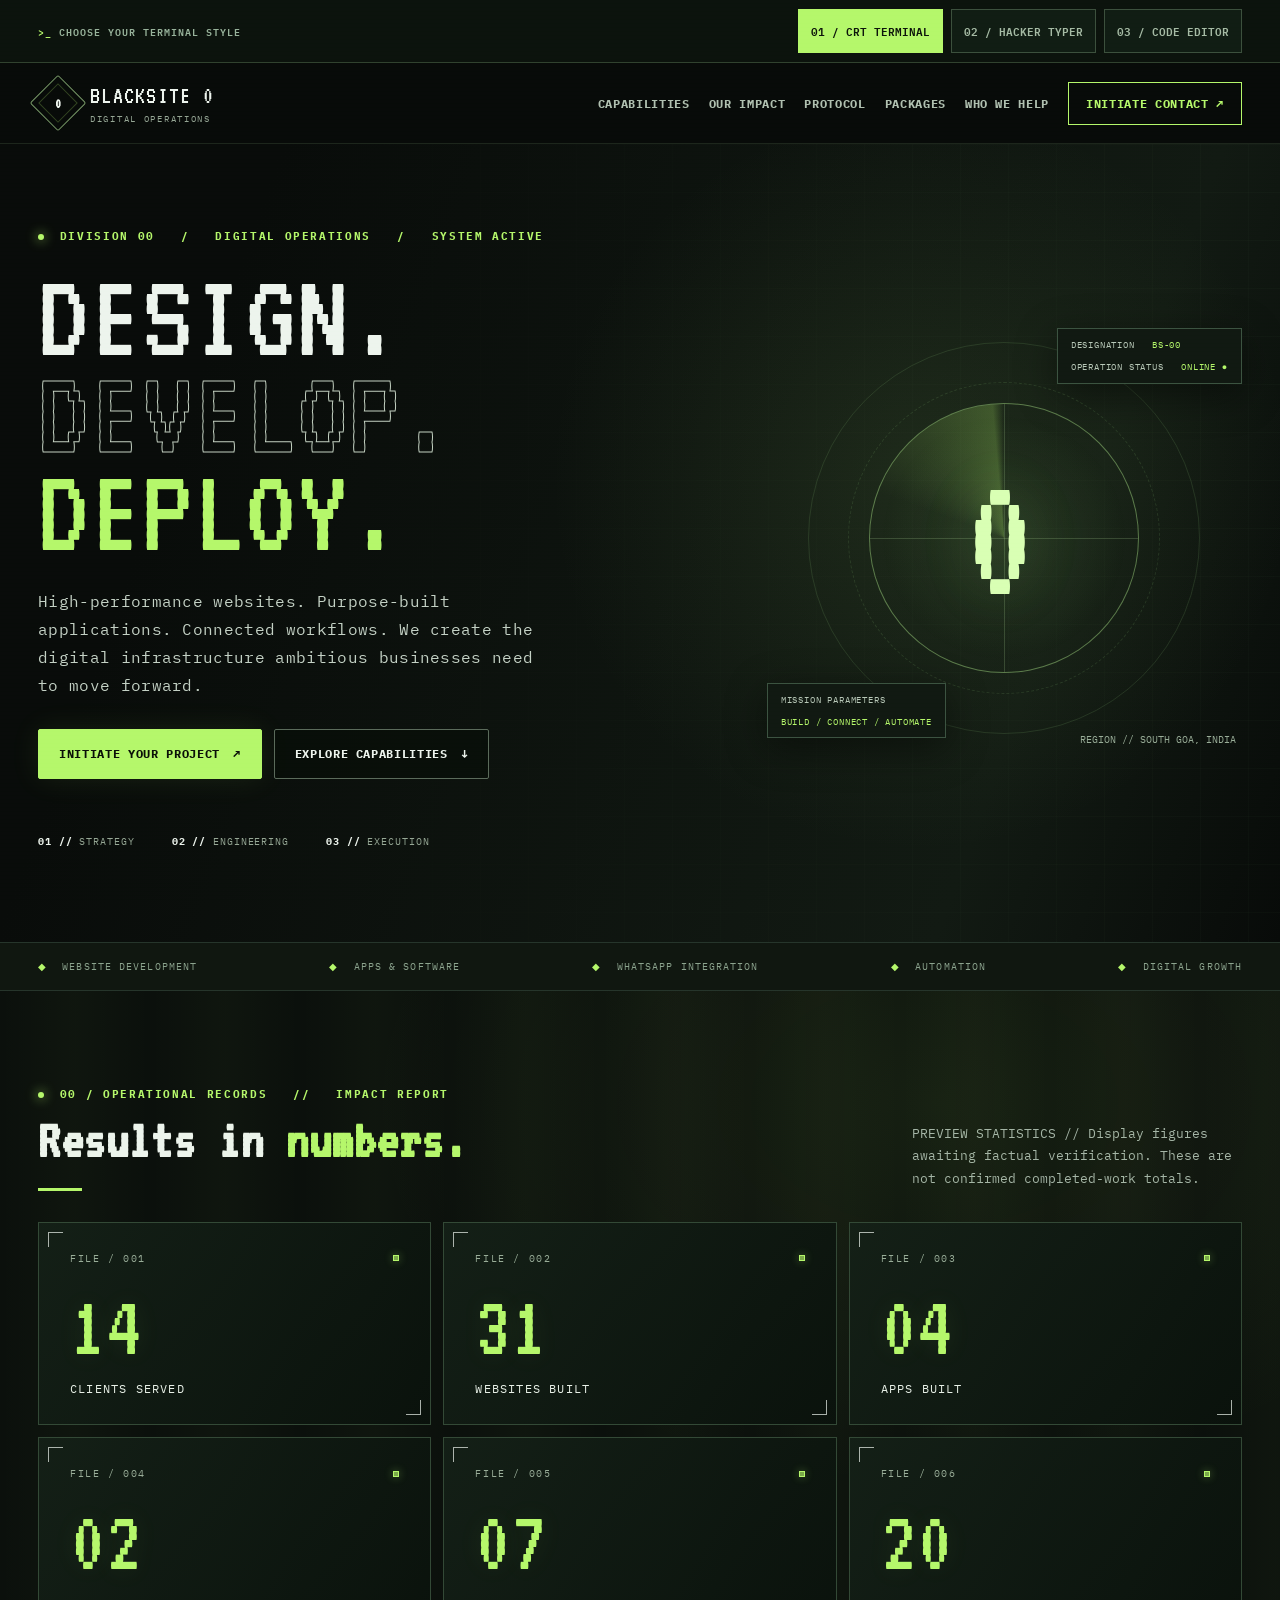
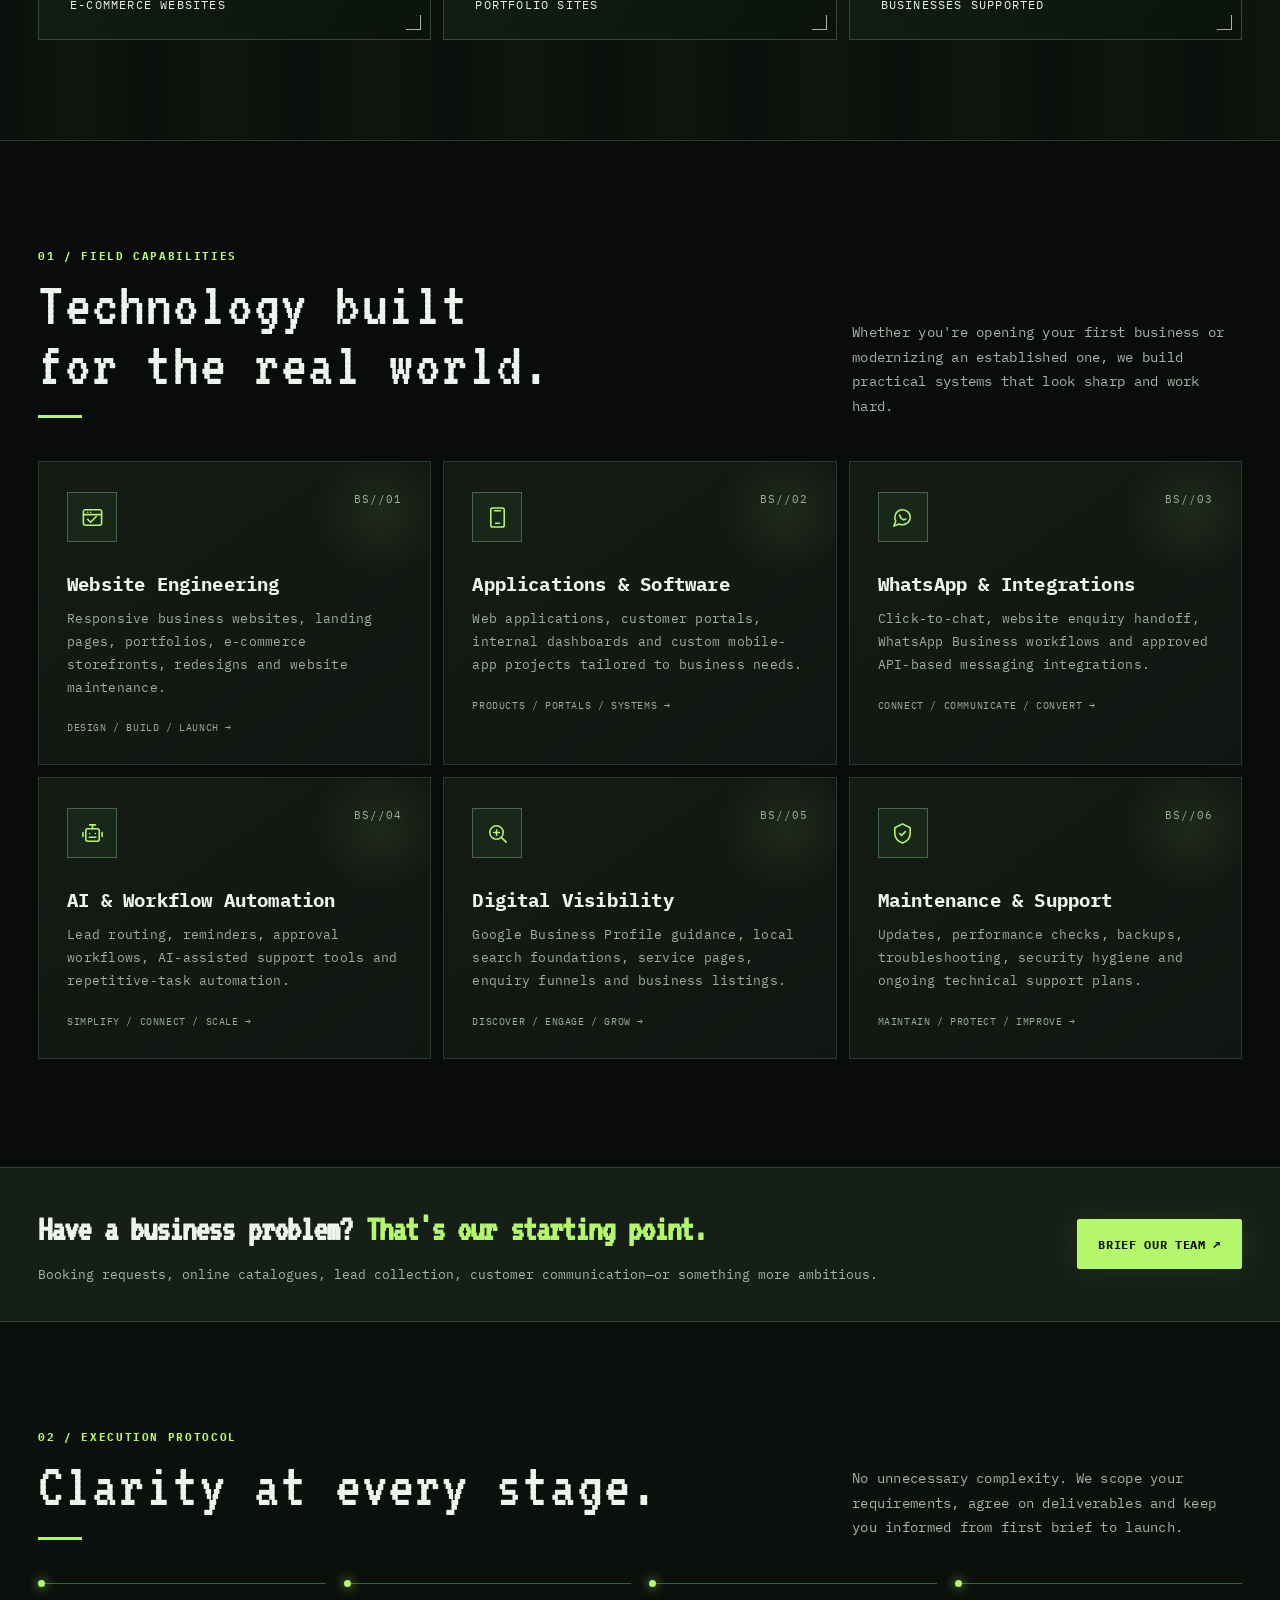
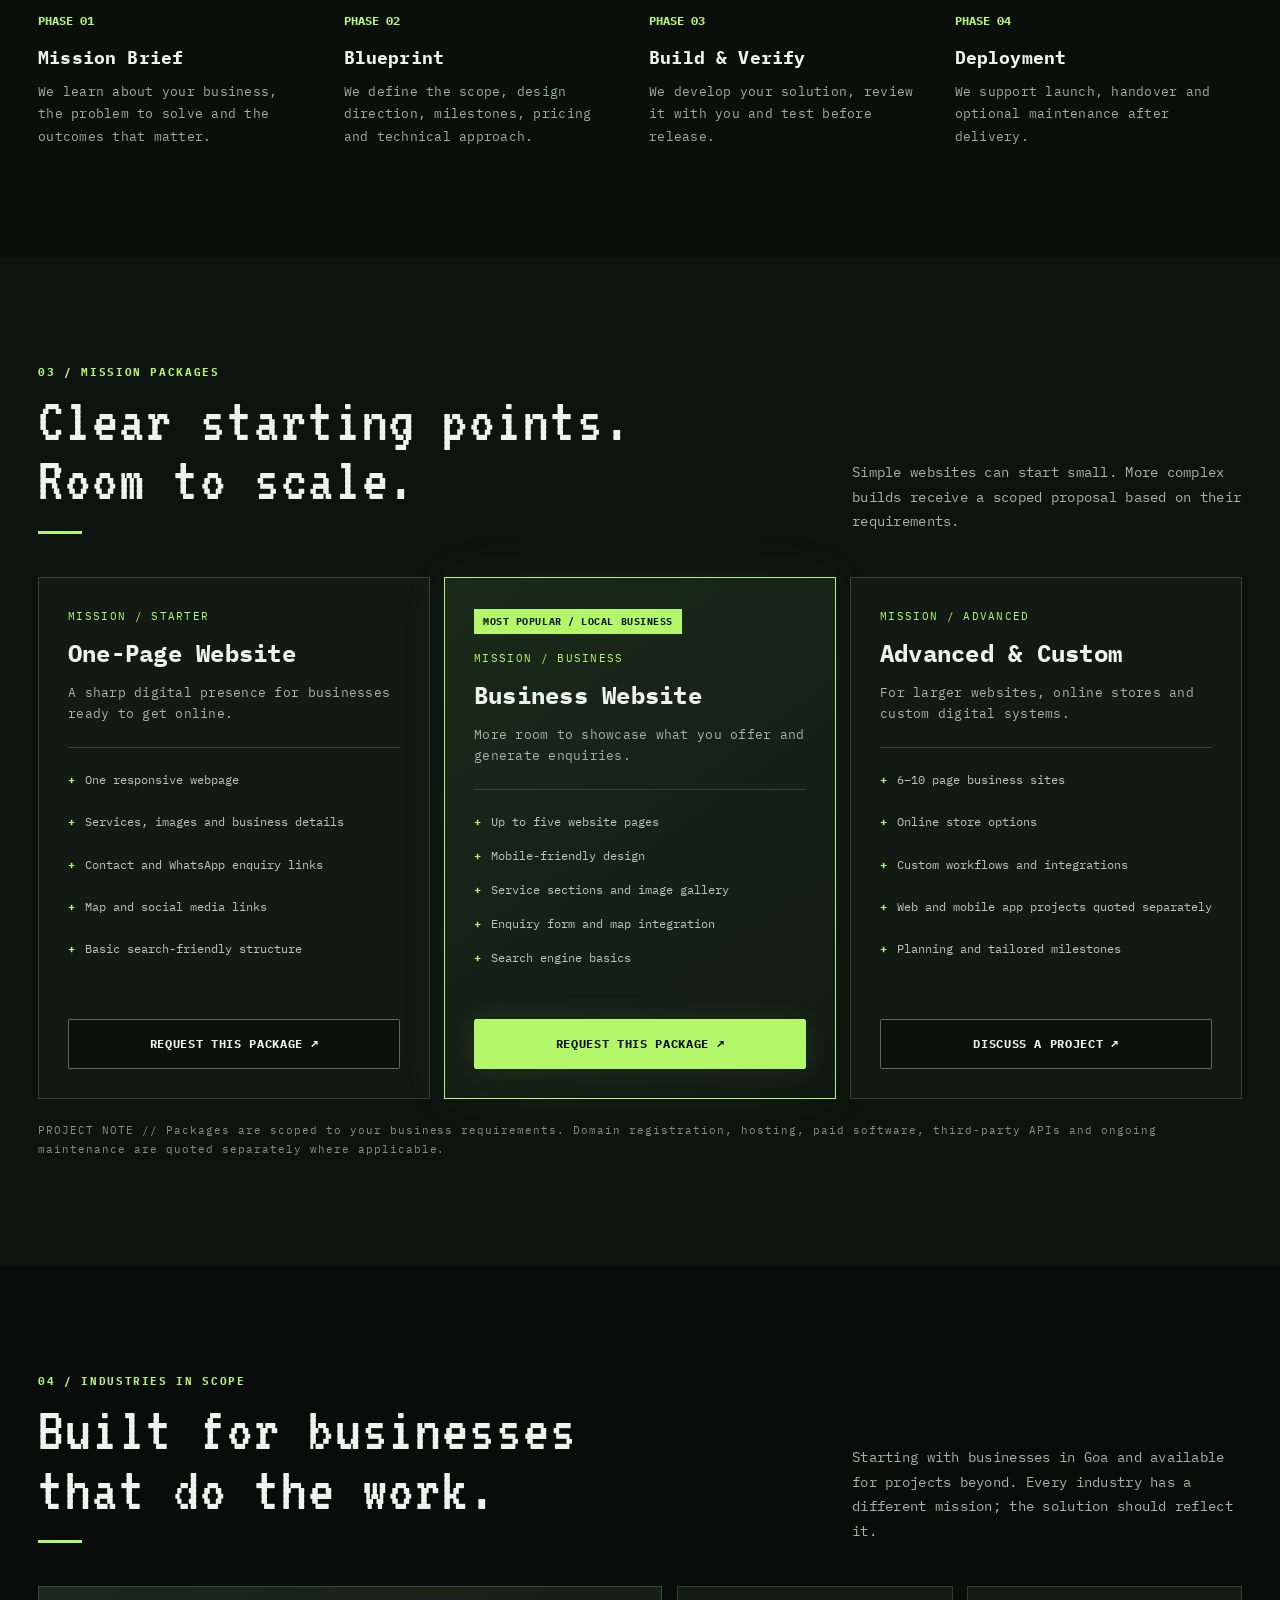
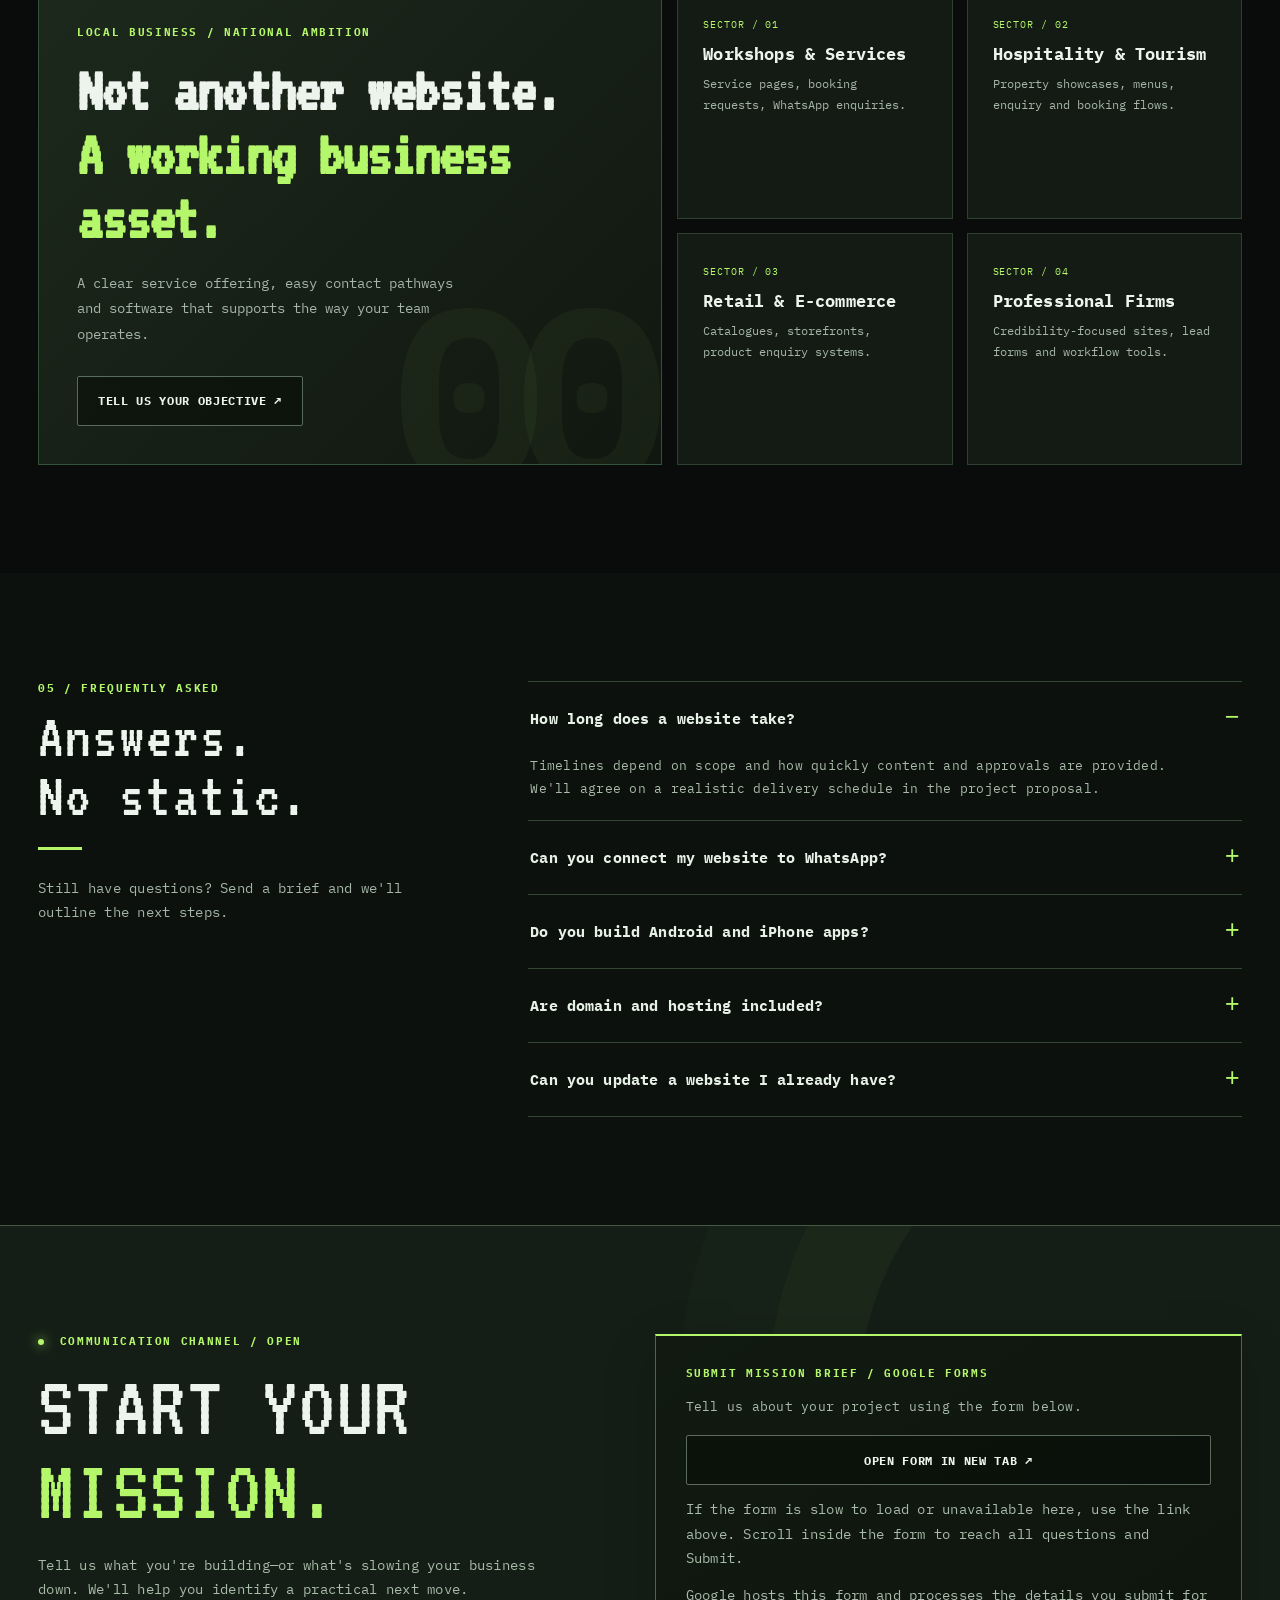
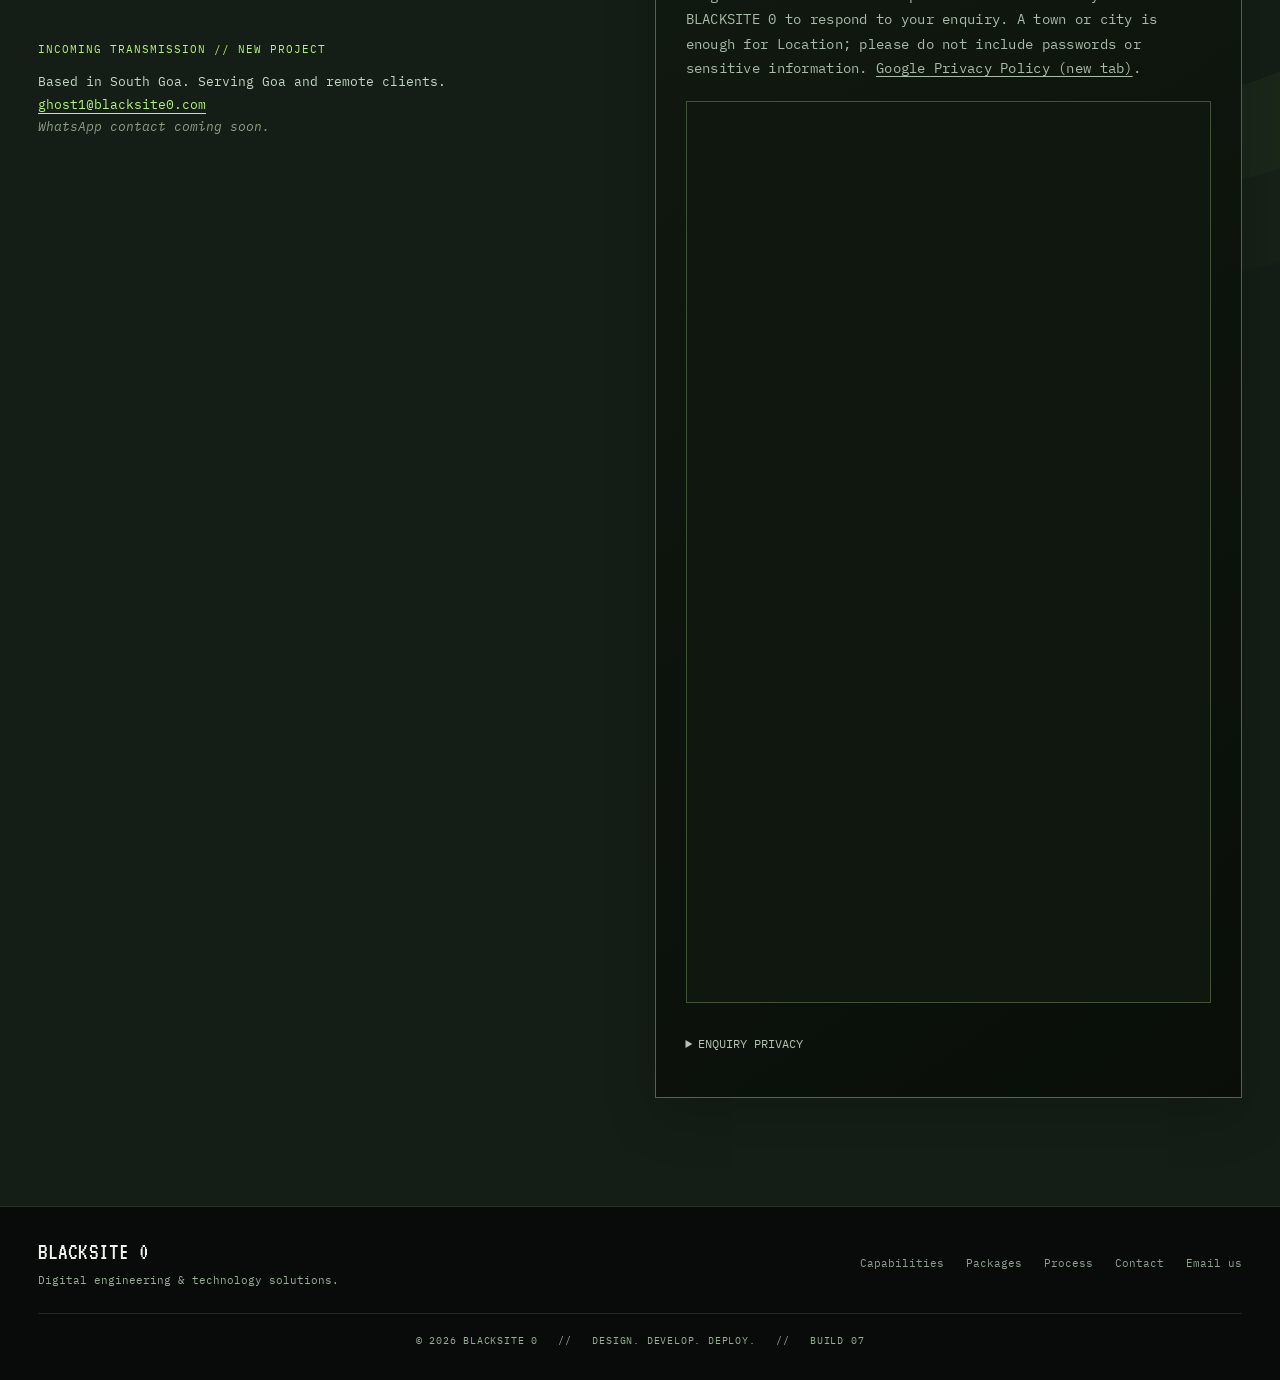
==== commit 41da418f: "BLACKSITE 0 - Remove Pre-Launch Banner" ====
--- a/index.html
+++ b/index.html
@@ -25,7 +25,7 @@
   </style></noscript>
 </head>
 <body data-font-mode="terminal">
-  <div role="status" style="background:#142116;color:#d9f8aa;border-bottom:1px solid #94d956;padding:10px 18px;text-align:center;font:500 12px/1.5 Consolas,monospace;letter-spacing:.07em;position:relative;z-index:20">PRE-LAUNCH PREVIEW // UNDER REVIEW — Achievement figures below are draft values pending verification. Not an official performance claim.</div>
+ 
   <a class="skip-link" href="#main-content">Skip to content</a>
   <aside class="type-lab" aria-label="Font style controls">
     <div class="wrap type-lab-inner">
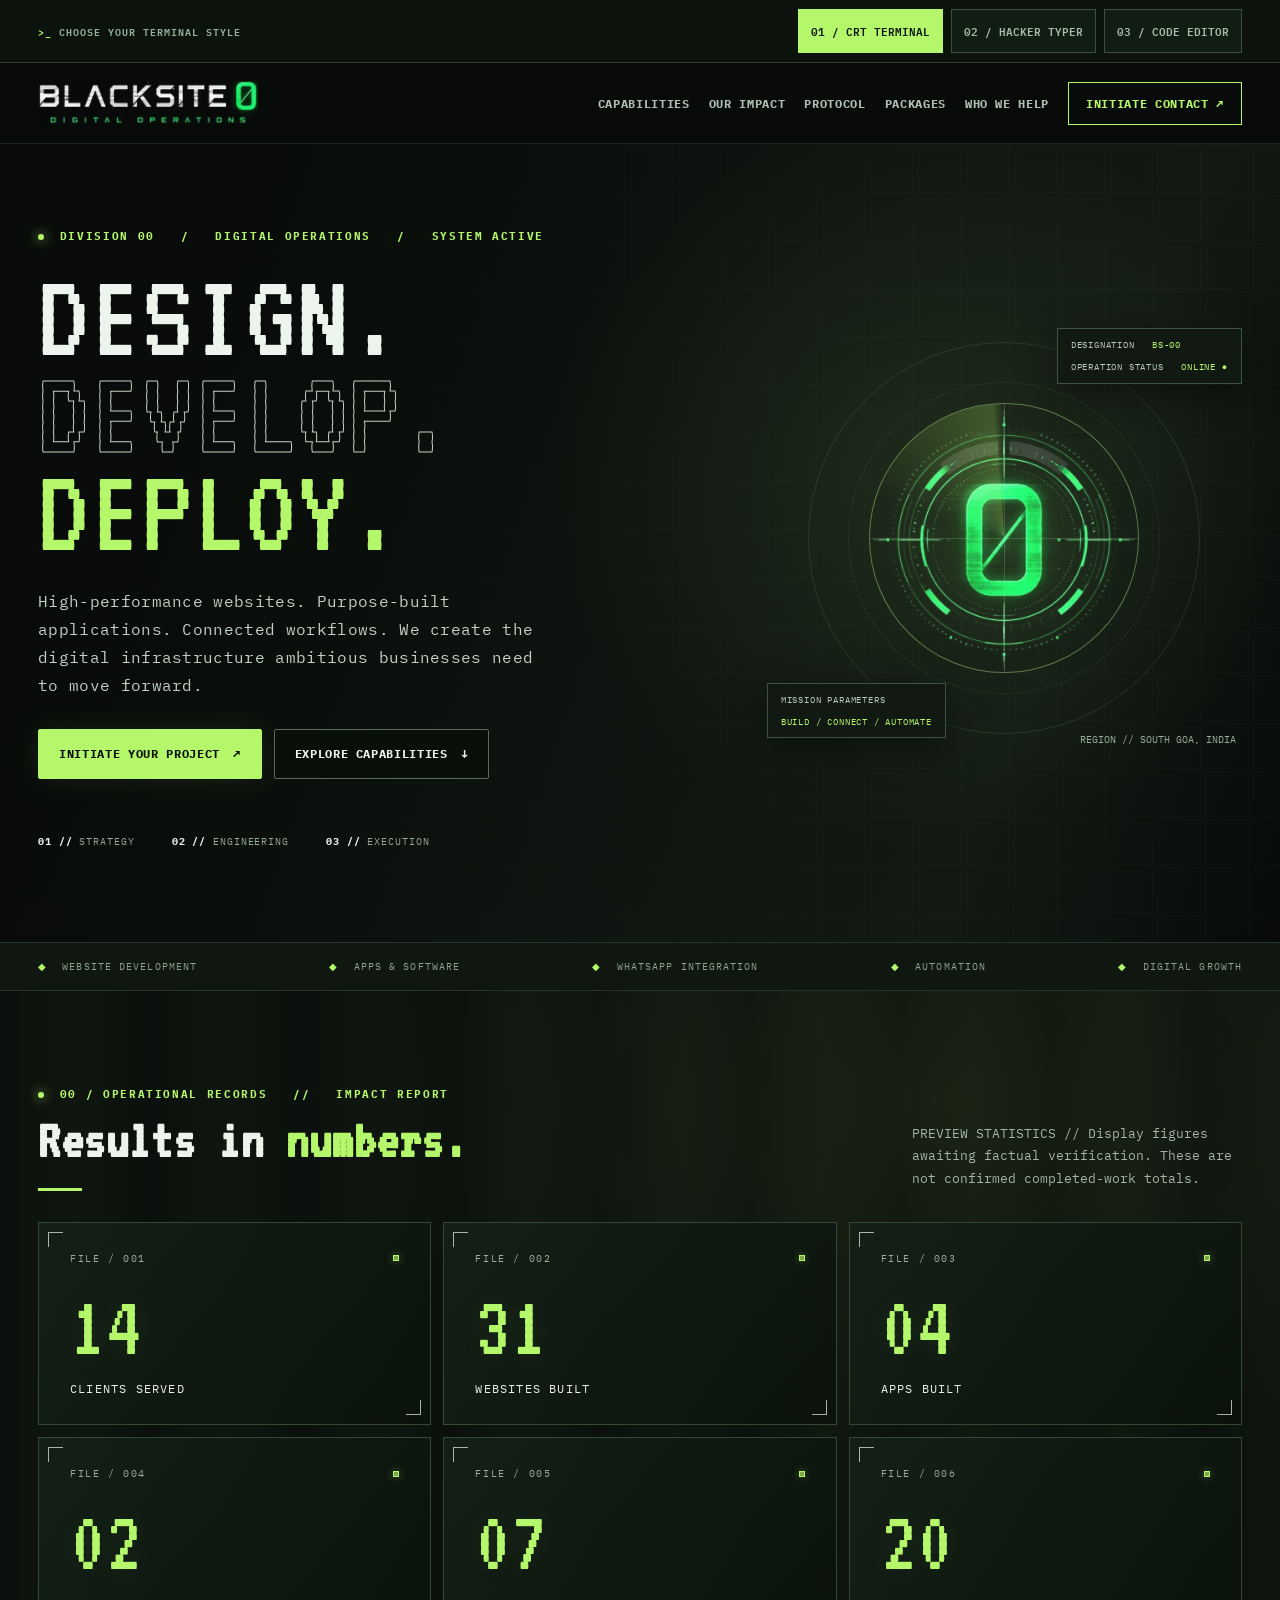
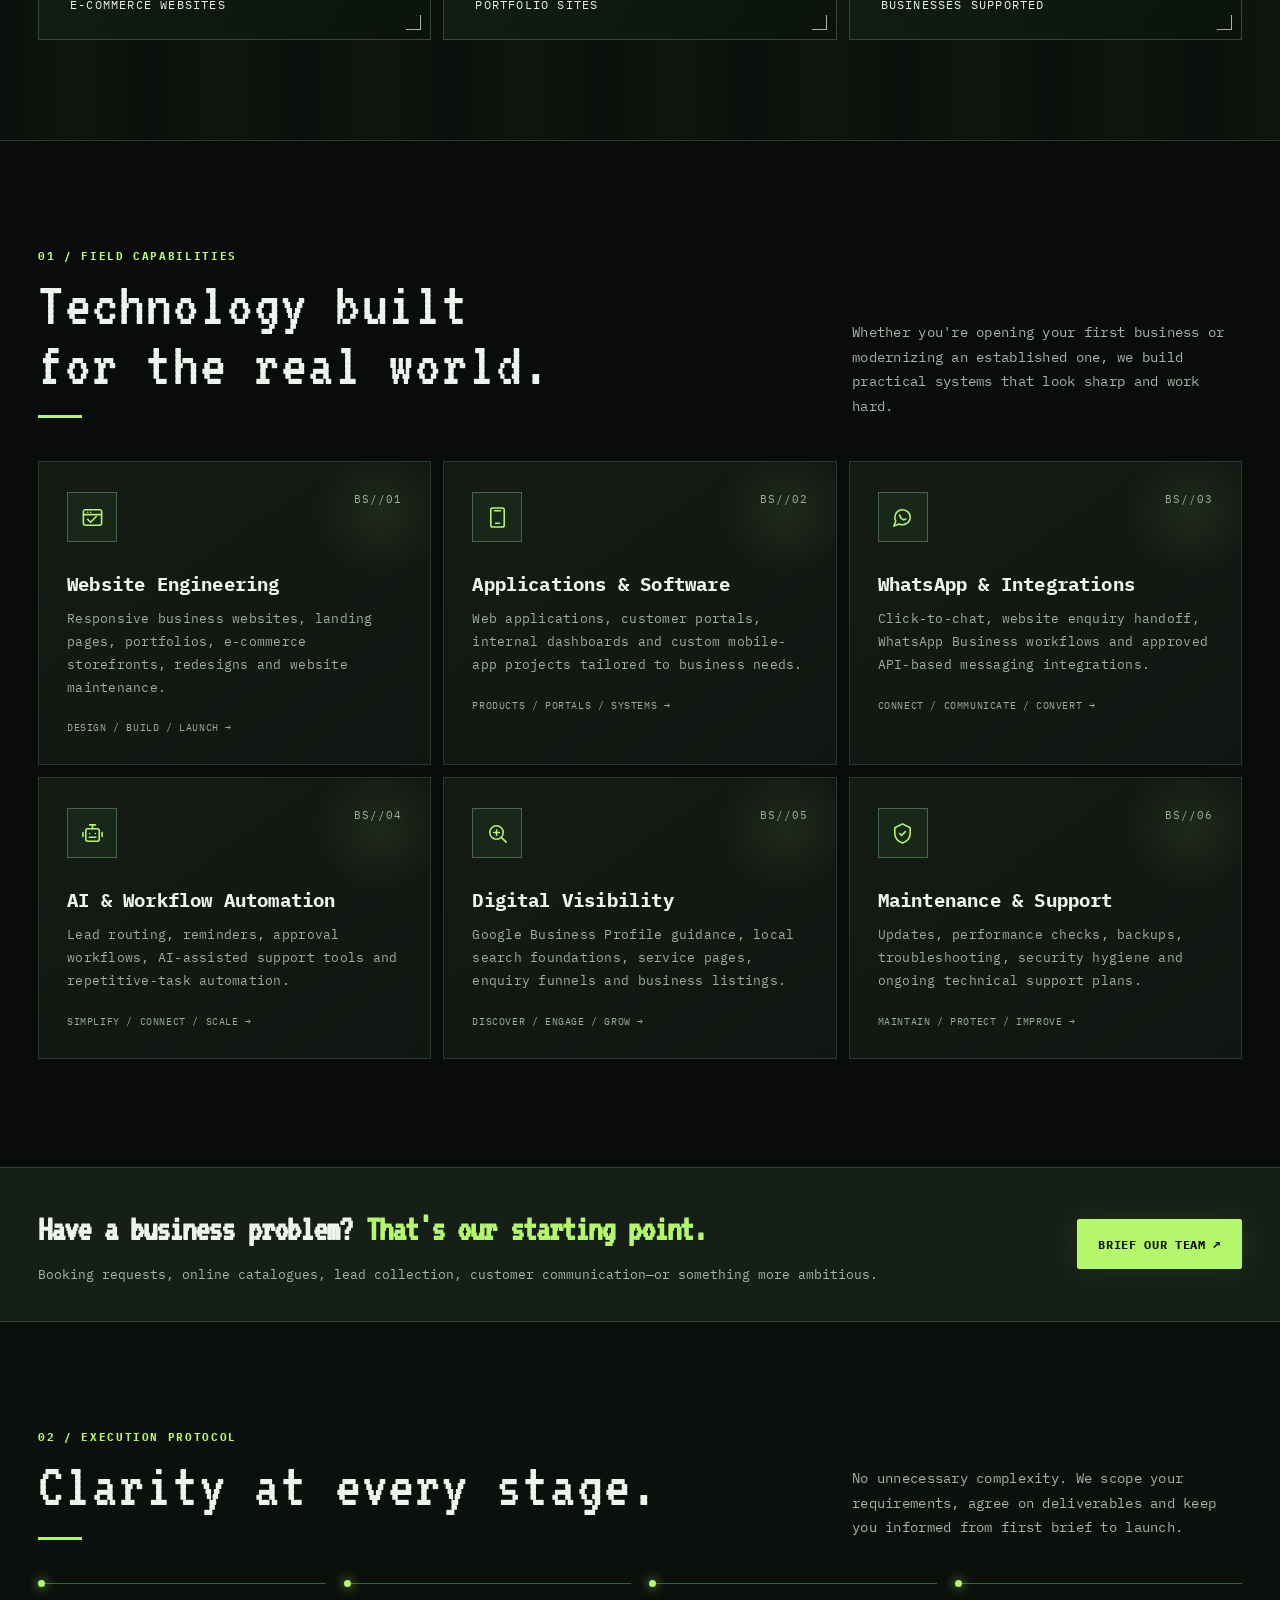
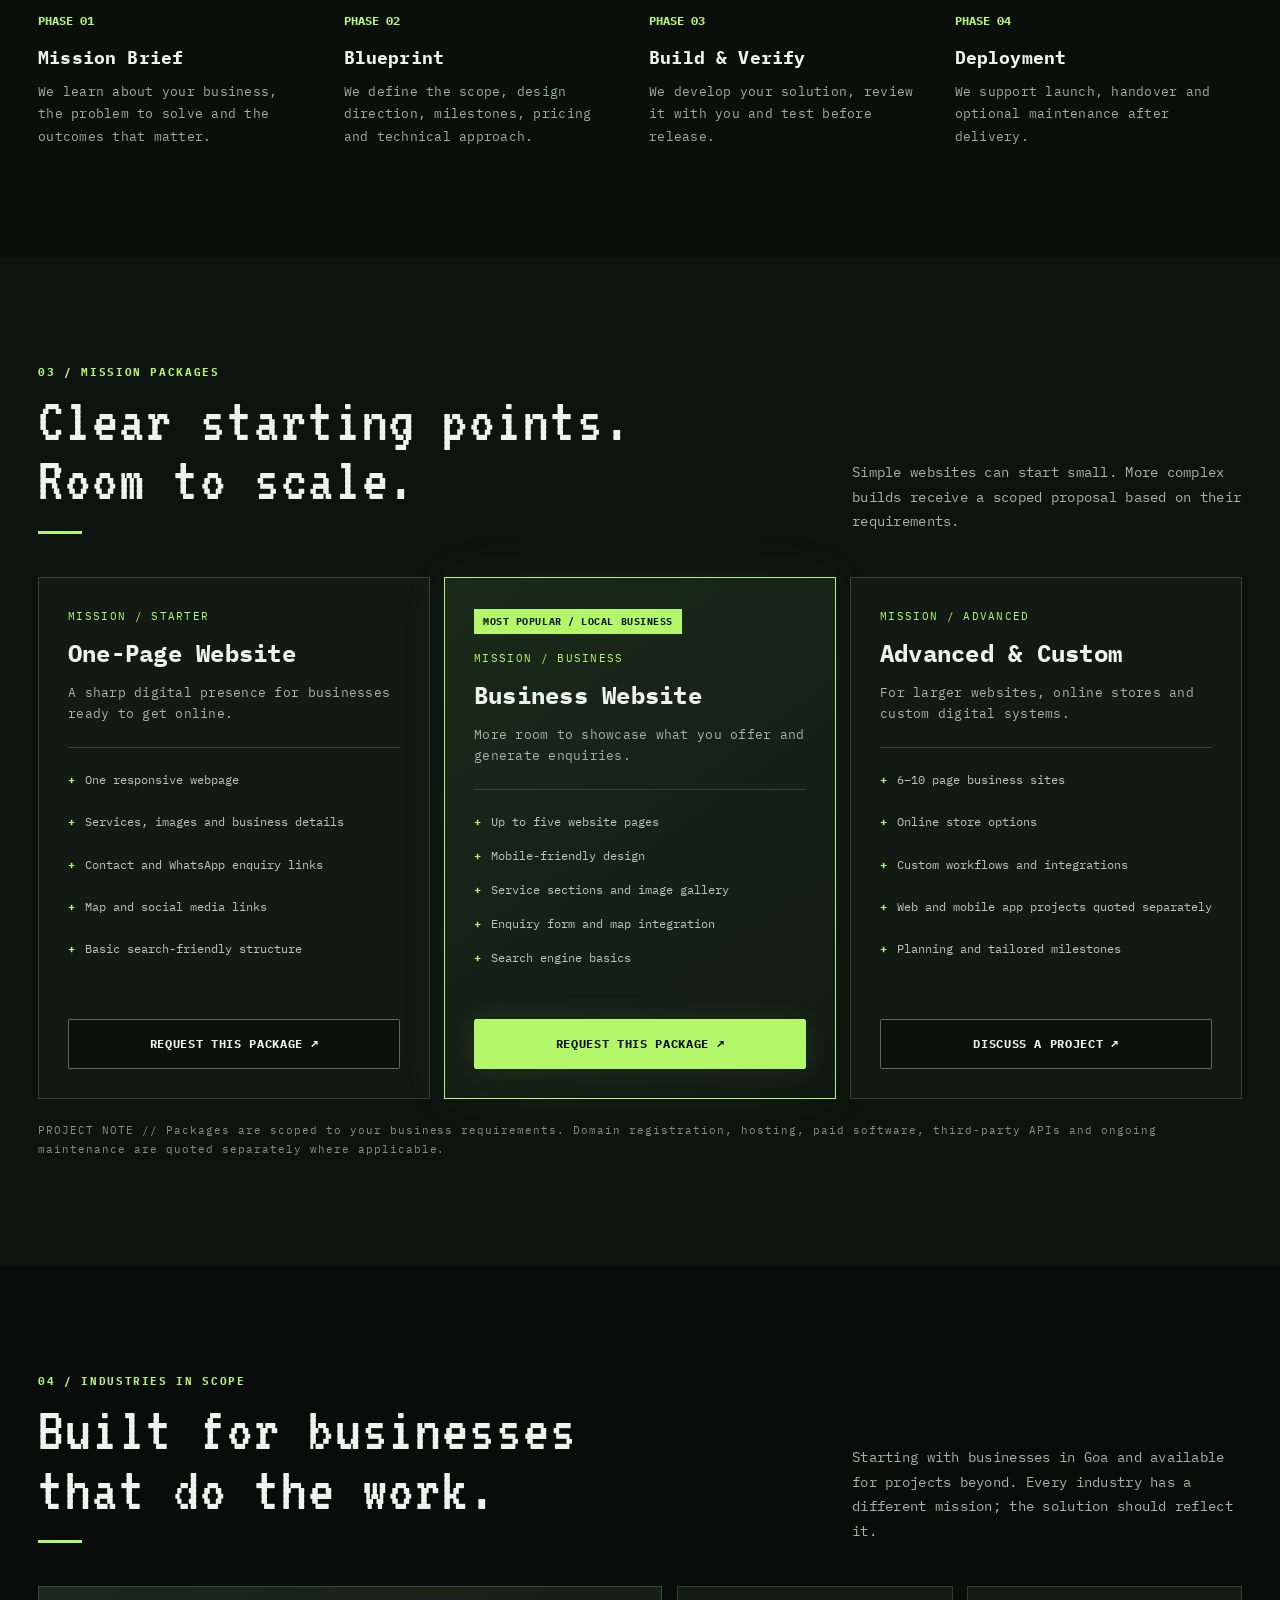
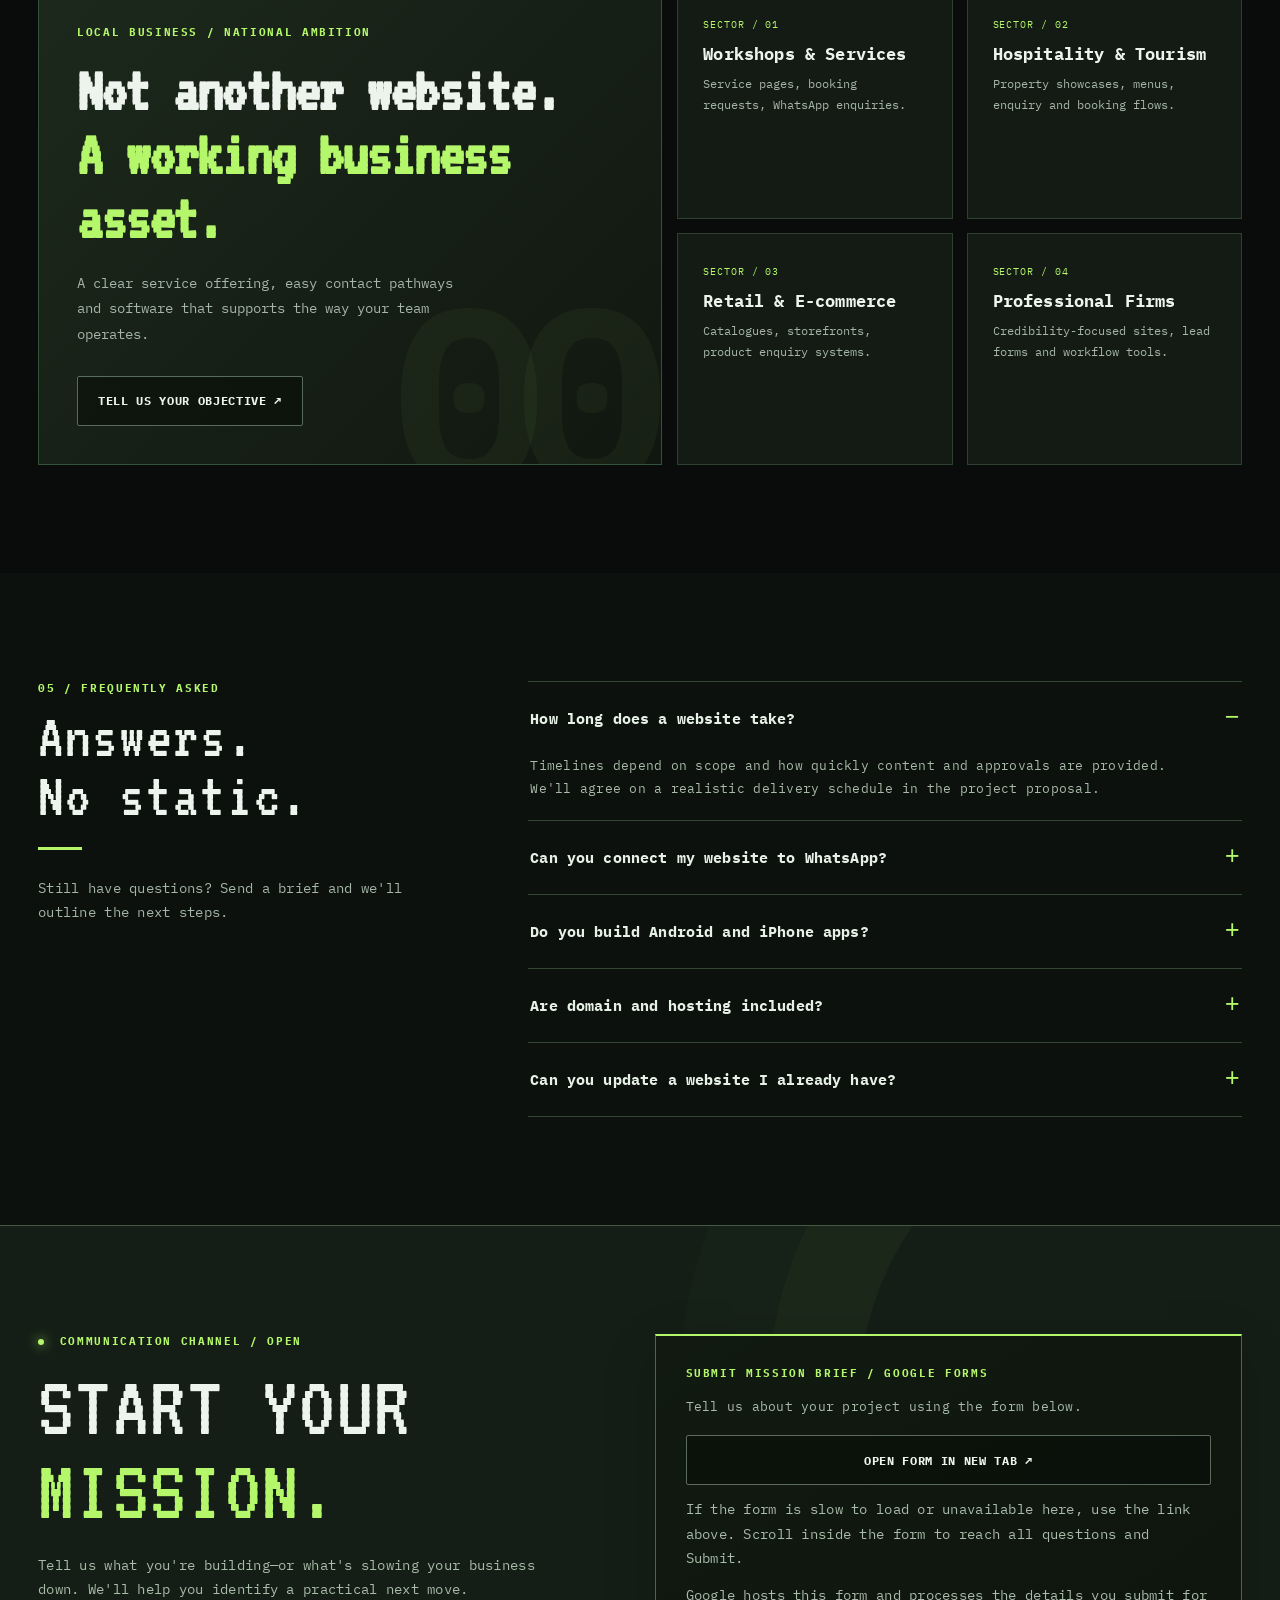
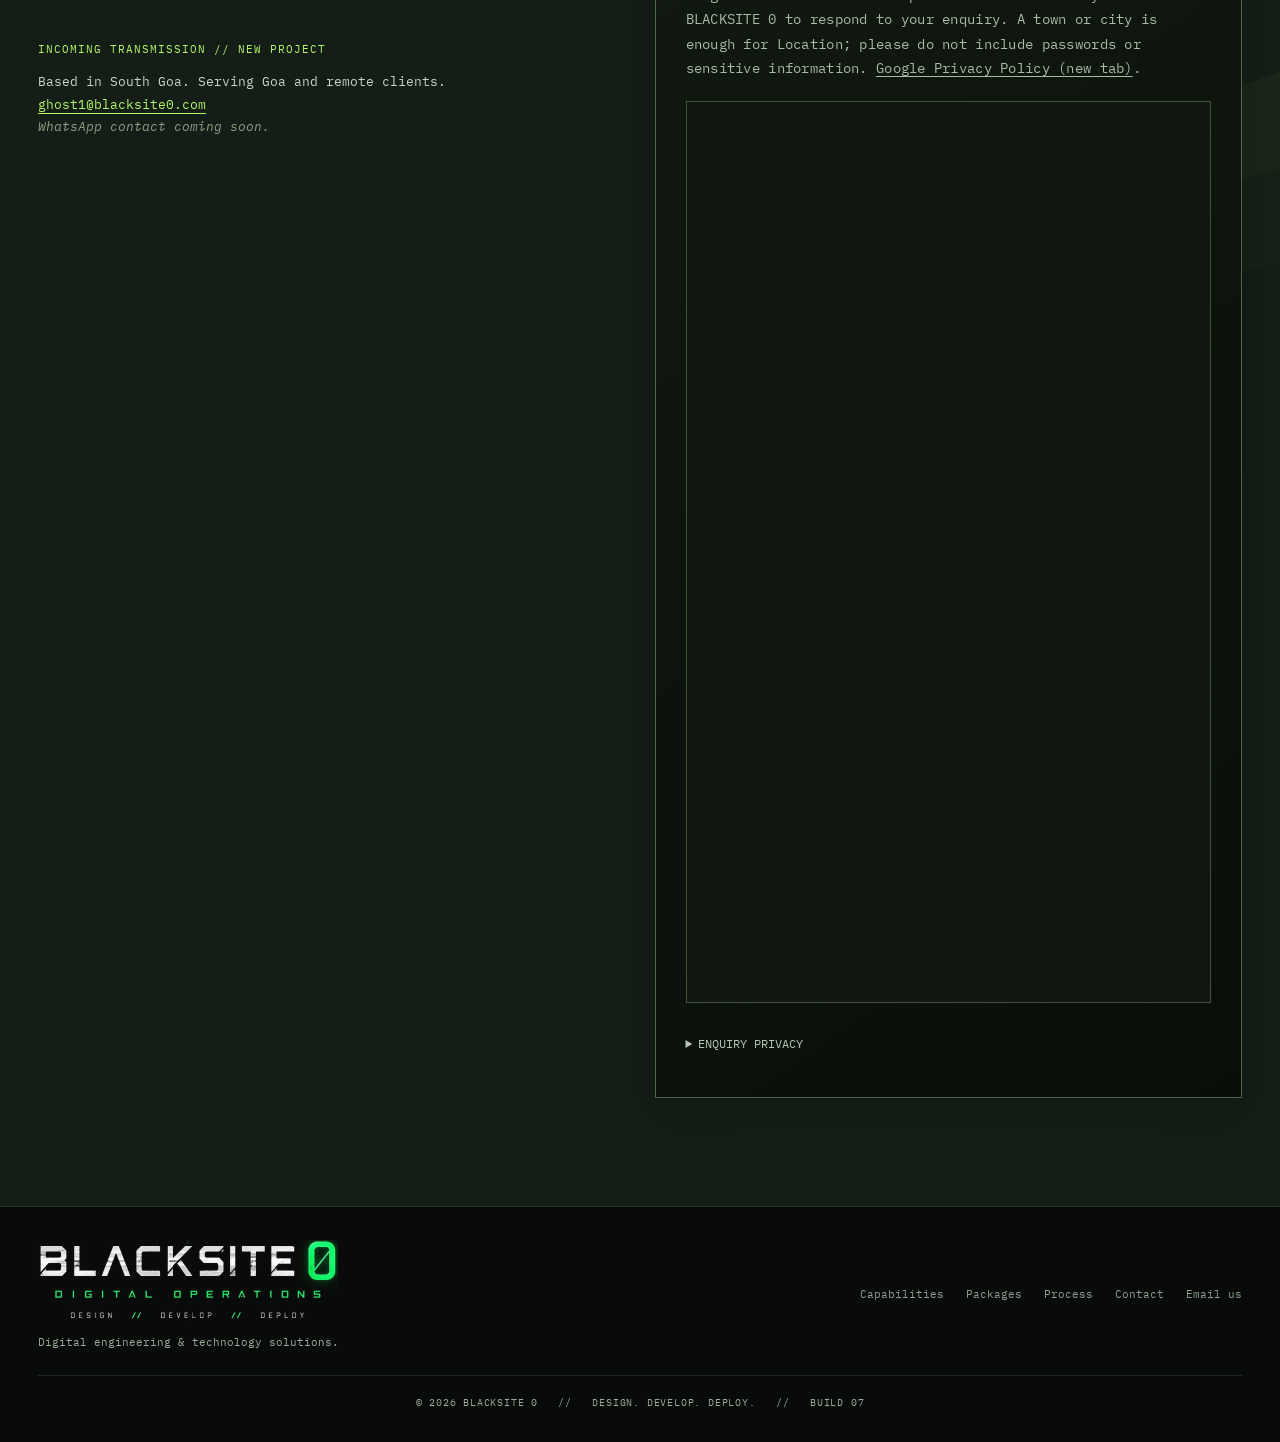
==== commit 1fa72556: "Deploy approved BLACKSITE 0 branding assets - 2026-10-27 Apply the approved prepared homepage for he" ====
--- a/index.html
+++ b/index.html
@@ -14,7 +14,9 @@
   <meta property="og:description" content="Websites, applications, integrations and business automation. Based in South Goa, serving clients remotely." />
   <meta property="og:url" content="https://ghost1-lgtm.github.io/blacksite0-website/" />
   <meta name="twitter:card" content="summary" />
-  <link rel="icon" href="./assets/favicon.svg" type="image/svg+xml" />
+  <link rel="icon" href="./assets/favicon-32.png" type="image/png" sizes="32x32" />
+  <link rel="icon" href="./assets/favicon-48.png" type="image/png" sizes="48x48" />
+  <link rel="apple-touch-icon" href="./assets/apple-touch-icon.png" sizes="180x180" />
   <link rel="preconnect" href="https://fonts.googleapis.com" />
   <link rel="preconnect" href="https://fonts.gstatic.com" crossorigin />
   <link href="https://fonts.googleapis.com/css2?family=IBM+Plex+Mono:wght@400;500;600;700&family=VT323&display=swap" rel="stylesheet" />
@@ -25,7 +27,6 @@
   </style></noscript>
 </head>
 <body data-font-mode="terminal">
- 
   <a class="skip-link" href="#main-content">Skip to content</a>
   <aside class="type-lab" aria-label="Font style controls">
     <div class="wrap type-lab-inner">
@@ -39,7 +40,7 @@
   </aside>
   <header>
     <nav class="wrap" aria-label="Main navigation">
-      <a class="brand" href="#home" aria-label="Blacksite Zero homepage"><span class="brand-icon"><b>0</b></span><span class="brand-text"><strong>BLACKSITE 0</strong><small>DIGITAL OPERATIONS</small></span></a>
+      <a class="brand brand-approved" href="#home" aria-label="Blacksite Zero homepage"><img class="brand-logo" src="./assets/blacksite0-wordmark-480.webp" srcset="./assets/blacksite0-wordmark-240.webp 240w, ./assets/blacksite0-wordmark-480.webp 480w" sizes="(max-width: 540px) 196px, 220px" width="480" height="98" alt="BLACKSITE 0 — Digital Operations" decoding="async" /></a>
       <button class="hamburger" id="menuToggle" aria-label="Open navigation" aria-controls="navlinks" aria-expanded="false">☰</button>
       <div class="navlinks" id="navlinks"><a href="#capabilities">CAPABILITIES</a><a href="#impact">OUR IMPACT</a><a href="#process">PROTOCOL</a><a href="#pricing">PACKAGES</a><a href="#industries">WHO WE HELP</a><a href="#contact" class="nav-cta">INITIATE CONTACT ↗</a></div>
     </nav>
@@ -54,7 +55,7 @@
           <div class="hero-actions"><a href="#contact" class="btn btn-primary">INITIATE YOUR PROJECT <span aria-hidden="true">↗</span></a><a href="#capabilities" class="btn btn-secondary">EXPLORE CAPABILITIES <span aria-hidden="true">↓</span></a></div>
           <div class="hero-index mono"><span><b>01 //</b> STRATEGY</span><span><b>02 //</b> ENGINEERING</span><span><b>03 //</b> EXECUTION</span></div>
         </div>
-        <div class="hud" aria-label="Decorative Blacksite Zero radar motif"><div class="radar"><div class="radar-sweep"></div><div class="radar-core">0</div></div><div class="hud-tag one mono">DESIGNATION &nbsp; <span>BS-00</span><br><br>OPERATION STATUS &nbsp; <span>ONLINE ●</span></div><div class="hud-tag two mono">MISSION PARAMETERS<br><br><span>BUILD / CONNECT / AUTOMATE</span></div><span class="hud-corner">REGION // SOUTH GOA, INDIA</span></div>
+        <div class="hud" aria-label="Decorative Blacksite Zero radar motif"><div class="radar"><div class="radar-sweep"></div><div class="radar-core radar-approved"><img class="radar-logo" src="./assets/blacksite0-radar-640.webp" srcset="./assets/blacksite0-radar-320.webp 320w, ./assets/blacksite0-radar-640.webp 640w" sizes="(max-width: 540px) 175px, (max-width: 1000px) 205px, (max-width: 1060px) 235px, 270px" width="640" height="640" alt="" aria-hidden="true" decoding="async" /></div></div><div class="hud-tag one mono">DESIGNATION &nbsp; <span>BS-00</span><br><br>OPERATION STATUS &nbsp; <span>ONLINE ●</span></div><div class="hud-tag two mono">MISSION PARAMETERS<br><br><span>BUILD / CONNECT / AUTOMATE</span></div><span class="hud-corner">REGION // SOUTH GOA, INDIA</span></div>
       </div>
     </section>
     <div class="ticker"><div class="wrap ticker-inner"><span><em>◆</em> WEBSITE DEVELOPMENT</span><span><em>◆</em> APPS & SOFTWARE</span><span><em>◆</em> WHATSAPP INTEGRATION</span><span><em>◆</em> AUTOMATION</span><span><em>◆</em> DIGITAL GROWTH</span></div></div>
@@ -124,7 +125,7 @@
       </div>
     </div></section>
   </main>
-  <footer><div class="wrap"><div class="footer-flex"><div class="footer-left"><strong>BLACKSITE 0</strong><p>Digital engineering & technology solutions.</p></div><div class="footer-links"><a href="#capabilities">Capabilities</a><a href="#pricing">Packages</a><a href="#process">Process</a><a href="#contact">Contact</a><a href="mailto:ghost1@blacksite0.com">Email us</a></div></div><div class="footnote">© <span id="year">2026</span> BLACKSITE 0 &nbsp; // &nbsp; DESIGN. DEVELOP. DEPLOY. &nbsp; // &nbsp; BUILD 07</div></div></footer>
+  <footer><div class="wrap"><div class="footer-flex"><div class="footer-left"><a class="footer-brand" href="#home" aria-label="Blacksite Zero homepage"><img class="footer-brand-logo" src="./assets/blacksite0-footer-600.webp" width="600" height="164" alt="BLACKSITE 0 — Digital Operations. Design // Develop // Deploy." loading="lazy" decoding="async" /></a><p>Digital engineering & technology solutions.</p></div><div class="footer-links"><a href="#capabilities">Capabilities</a><a href="#pricing">Packages</a><a href="#process">Process</a><a href="#contact">Contact</a><a href="mailto:ghost1@blacksite0.com">Email us</a></div></div><div class="footnote">© <span id="year">2026</span> BLACKSITE 0 &nbsp; // &nbsp; DESIGN. DEVELOP. DEPLOY. &nbsp; // &nbsp; BUILD 07</div></div></footer>
   <script src="./assets/site.js" defer></script>
 </body>
 </html>
--- a/assets/styles.css
+++ b/assets/styles.css
@@ -179,3 +179,15 @@
 .enquiry-privacy a{color:var(--accent);text-decoration:underline;text-underline-offset:3px}
 .enquiry-privacy p{font-size:12px}
 @media(max-width:540px){.google-enquiry{padding:16px 10px}.google-form-frame iframe{height:850px}}
+
+/* Approved logo asset: isolated sizing overrides preserve existing font presets and radar motion. */
+.brand.brand-approved{min-width:0;flex:0 0 auto;gap:0}
+.brand-logo{display:block;width:220px;height:auto;max-width:100%;mix-blend-mode:screen}
+.hud .radar-core.radar-approved{width:100%;height:100%;padding:0;font-size:0;line-height:0;letter-spacing:0;mix-blend-mode:screen}
+.radar-logo{display:block;width:100%;height:100%;object-fit:contain}
+.radar:has(.radar-approved) .radar-sweep{z-index:2;pointer-events:none}
+@media(max-width:540px){.brand-logo{width:196px}}
+
+/* Footer reuses the approved original artwork, including its original tagline. */
+.footer-brand{display:inline-block;max-width:100%}
+.footer-brand-logo{display:block;width:300px;max-width:100%;height:auto;mix-blend-mode:screen}
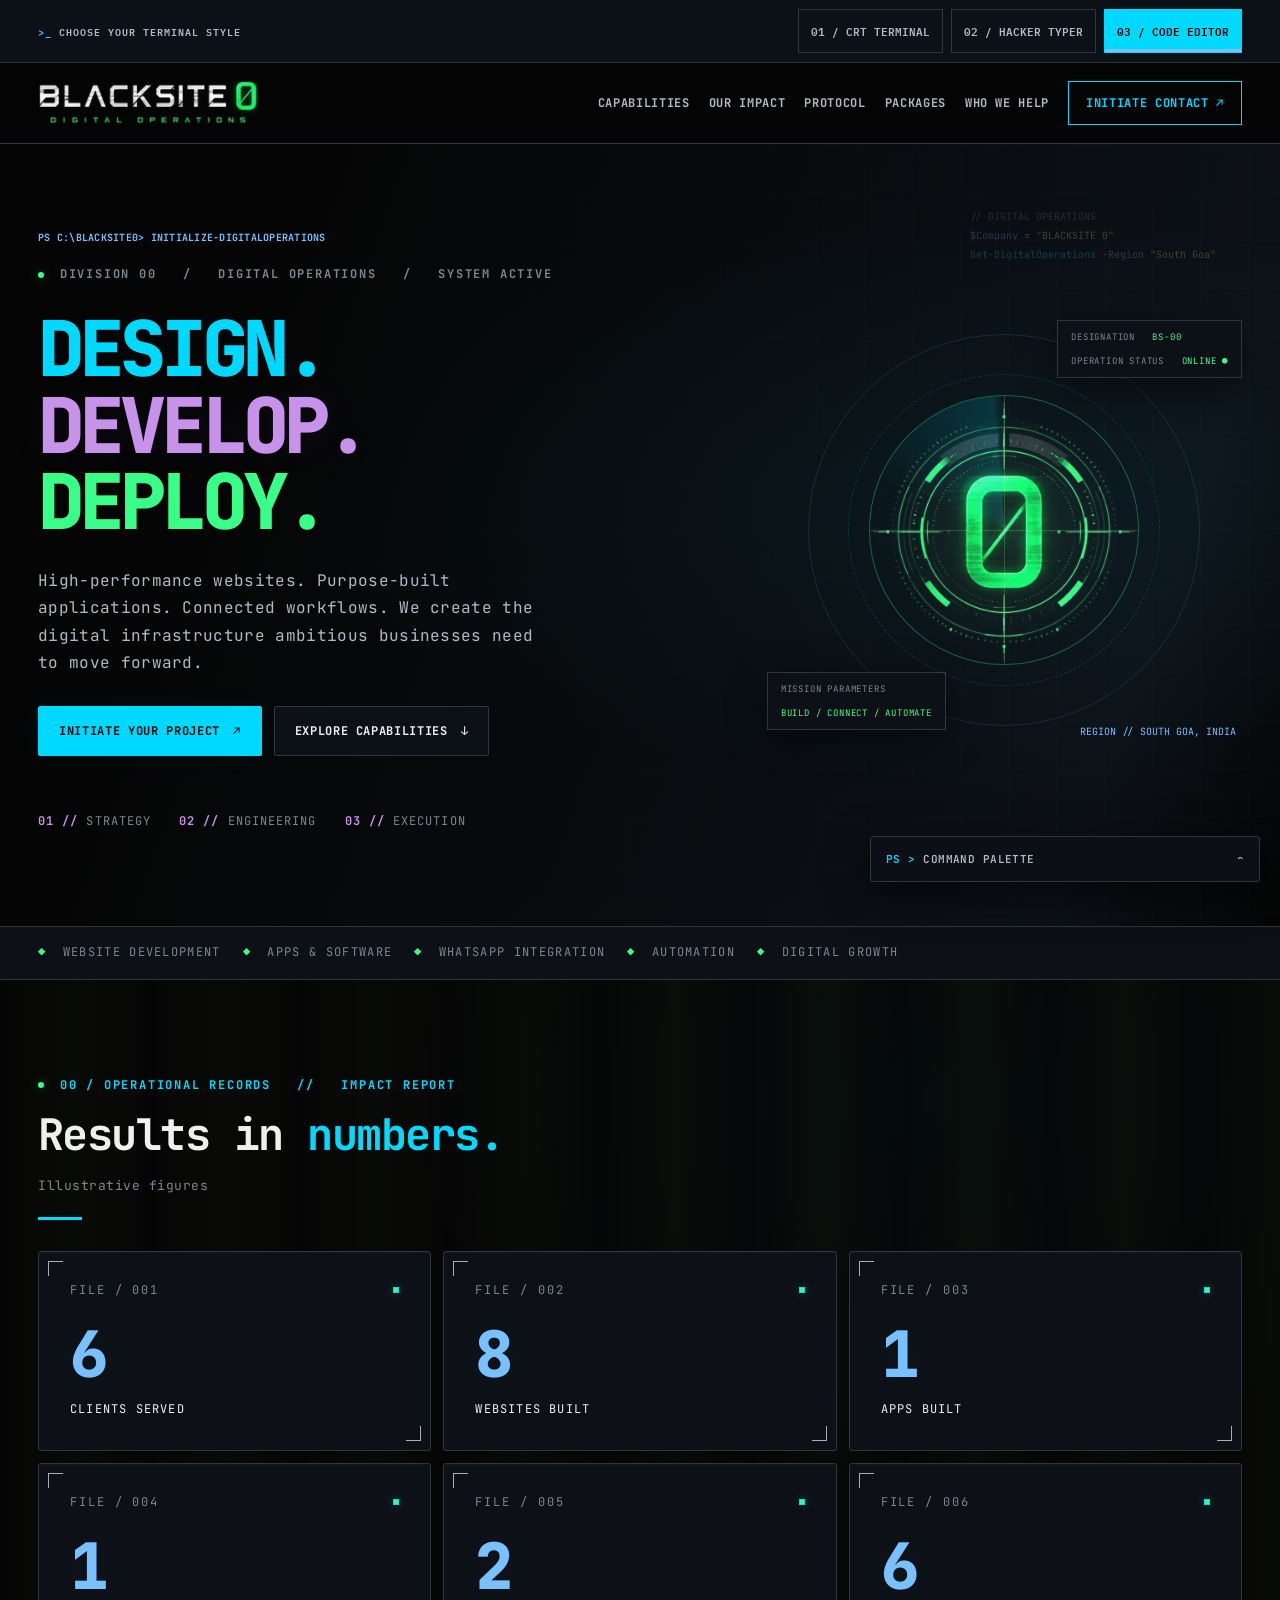
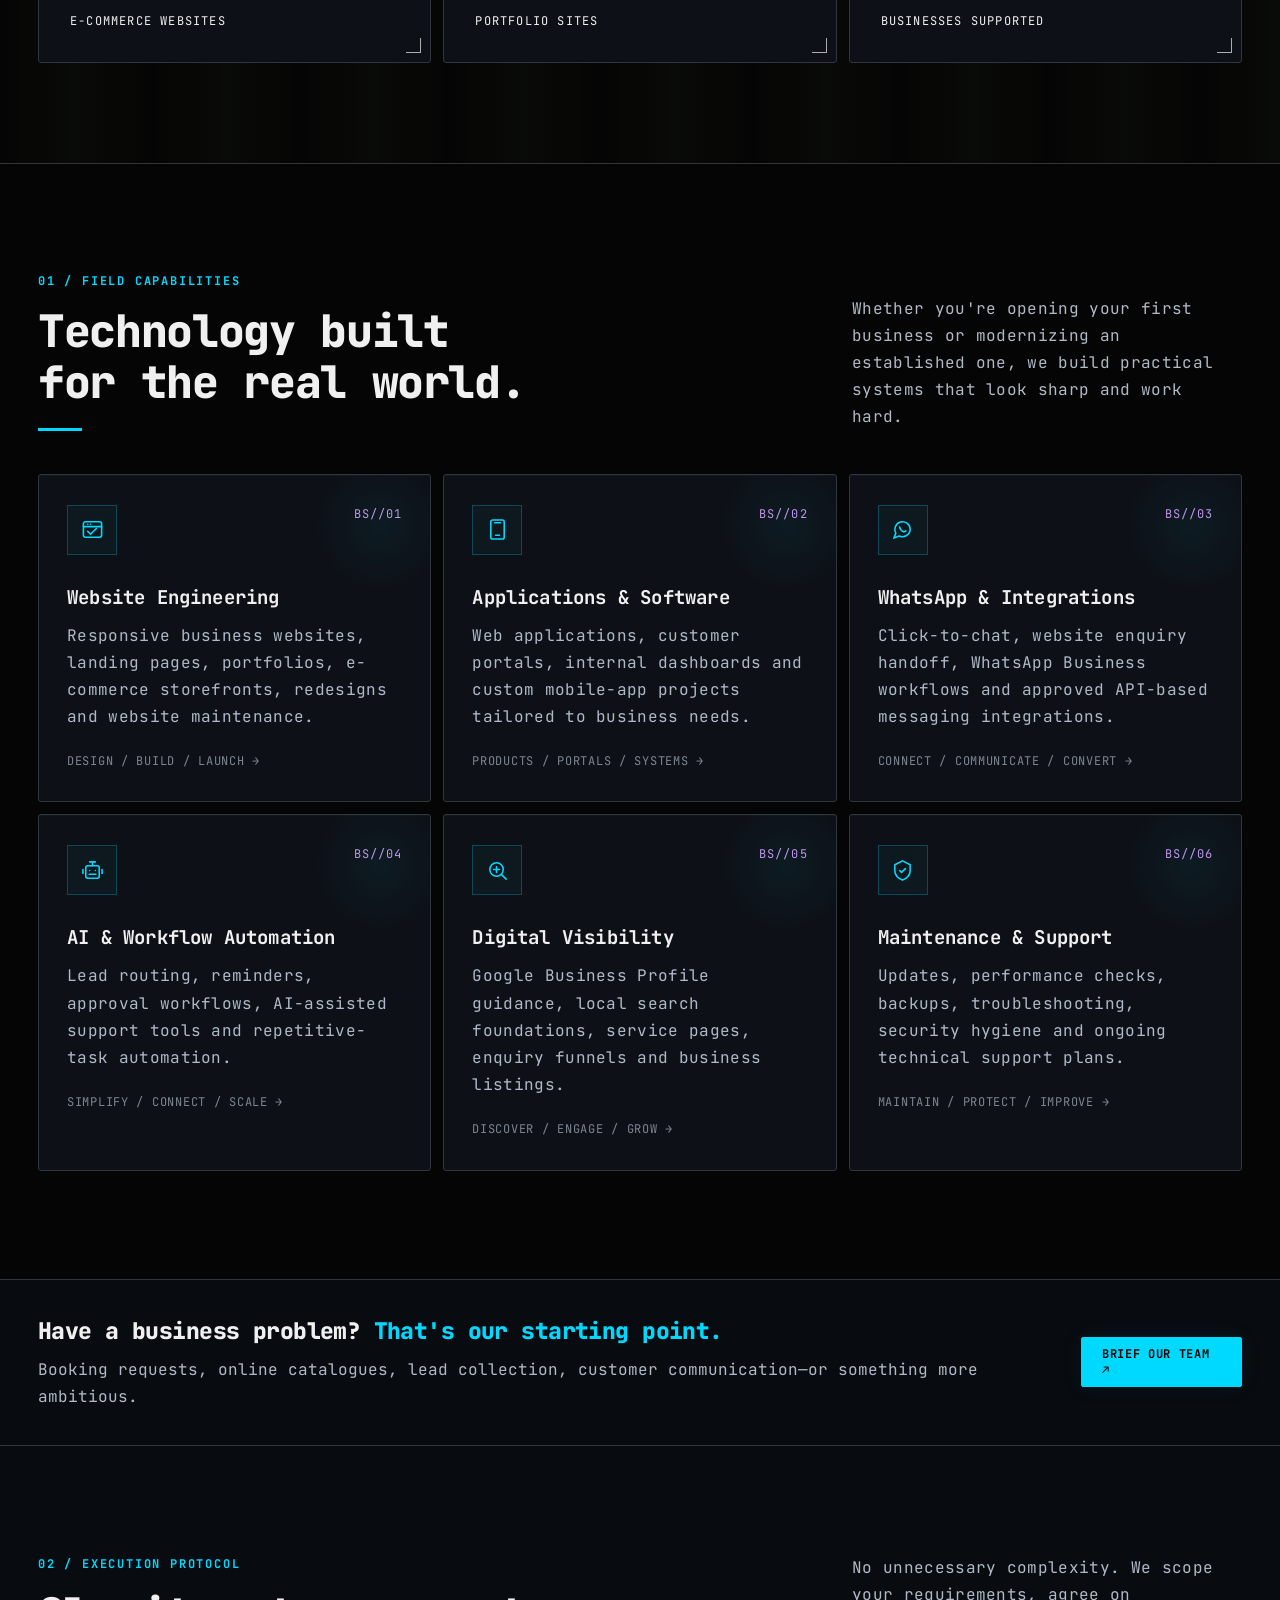
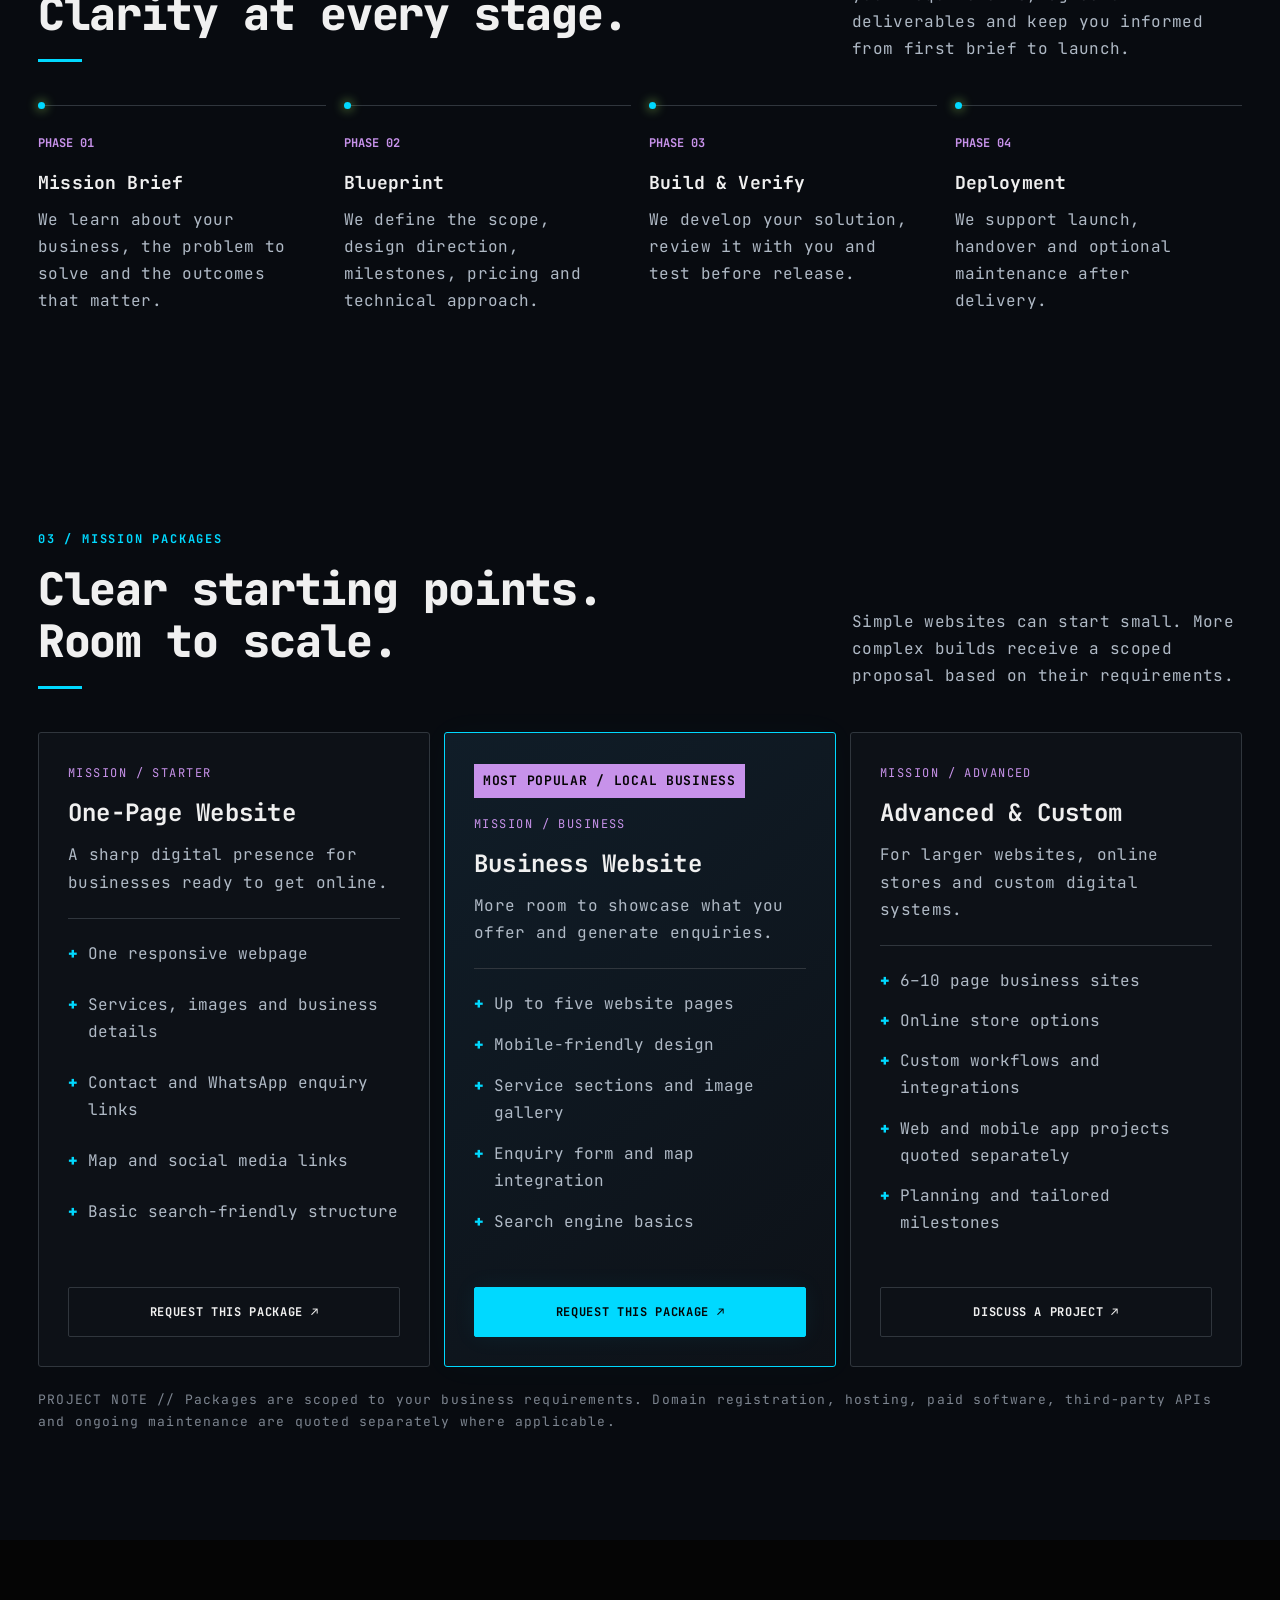
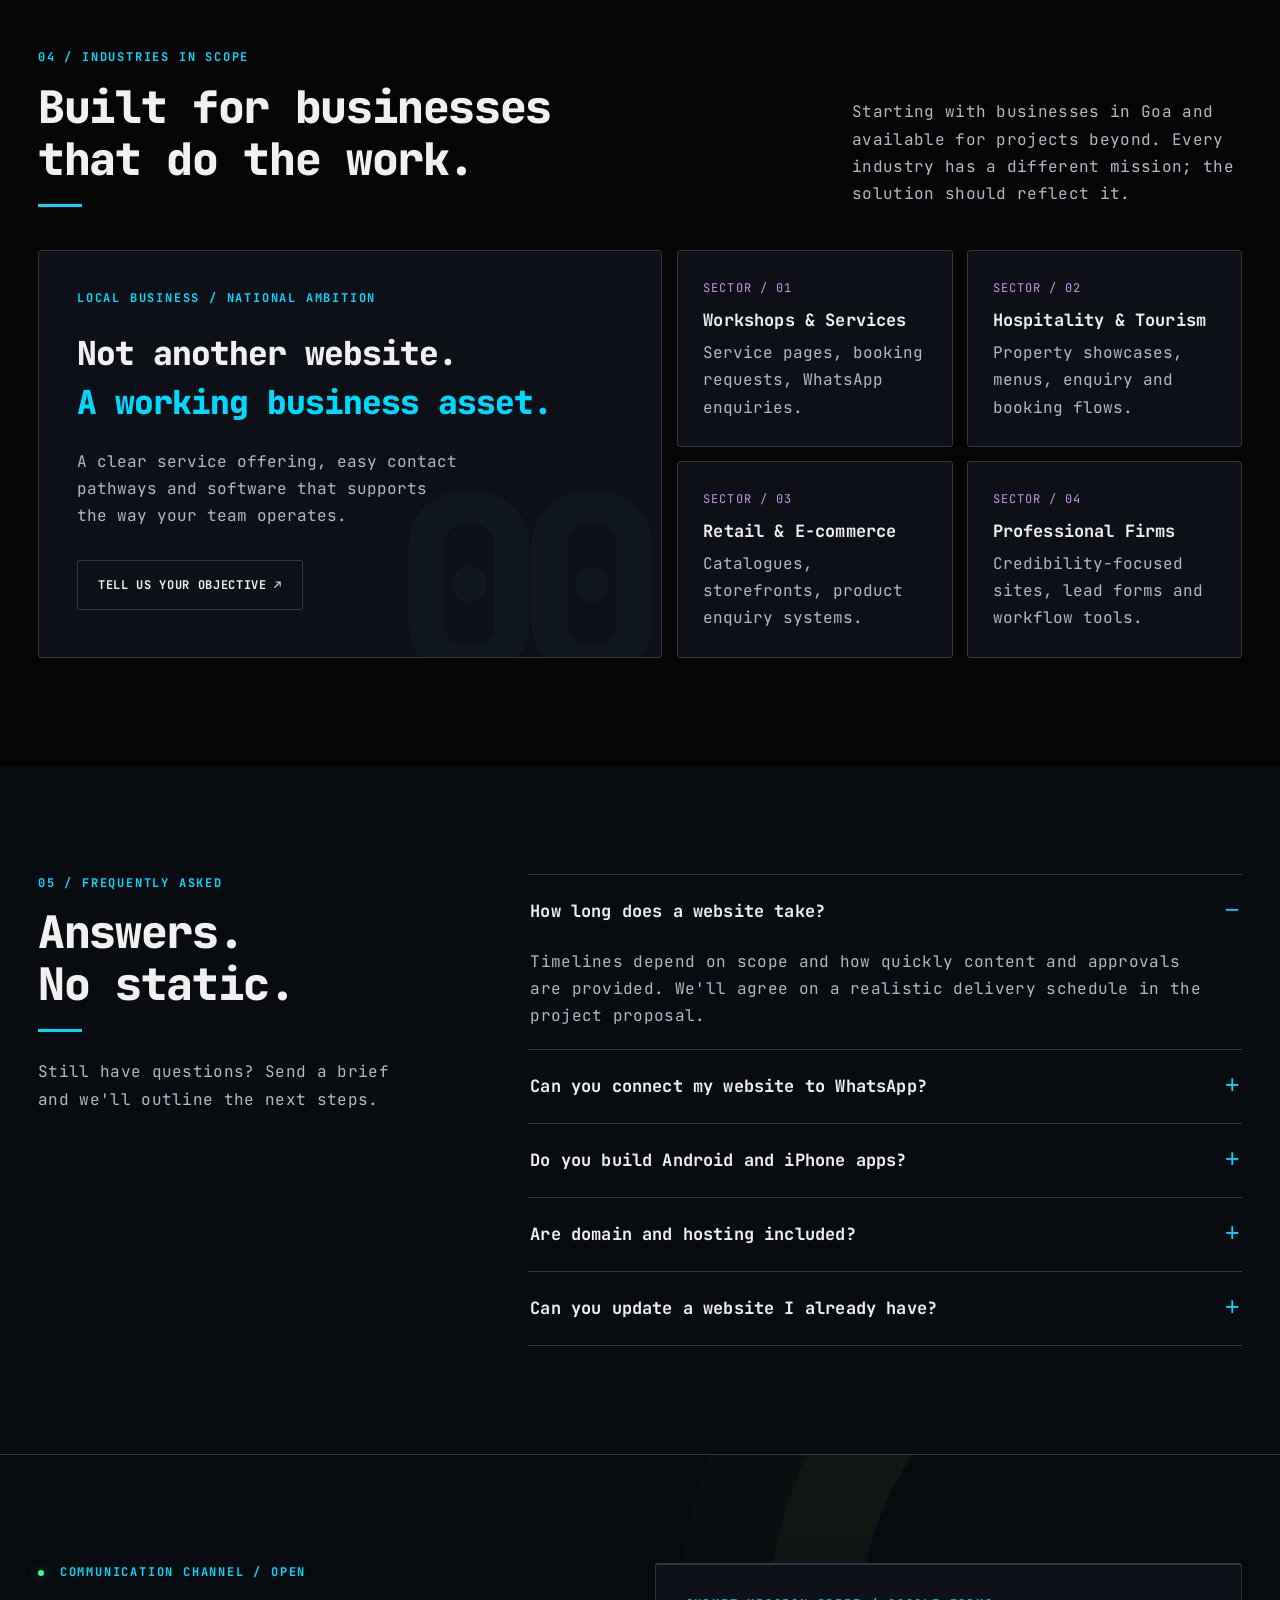
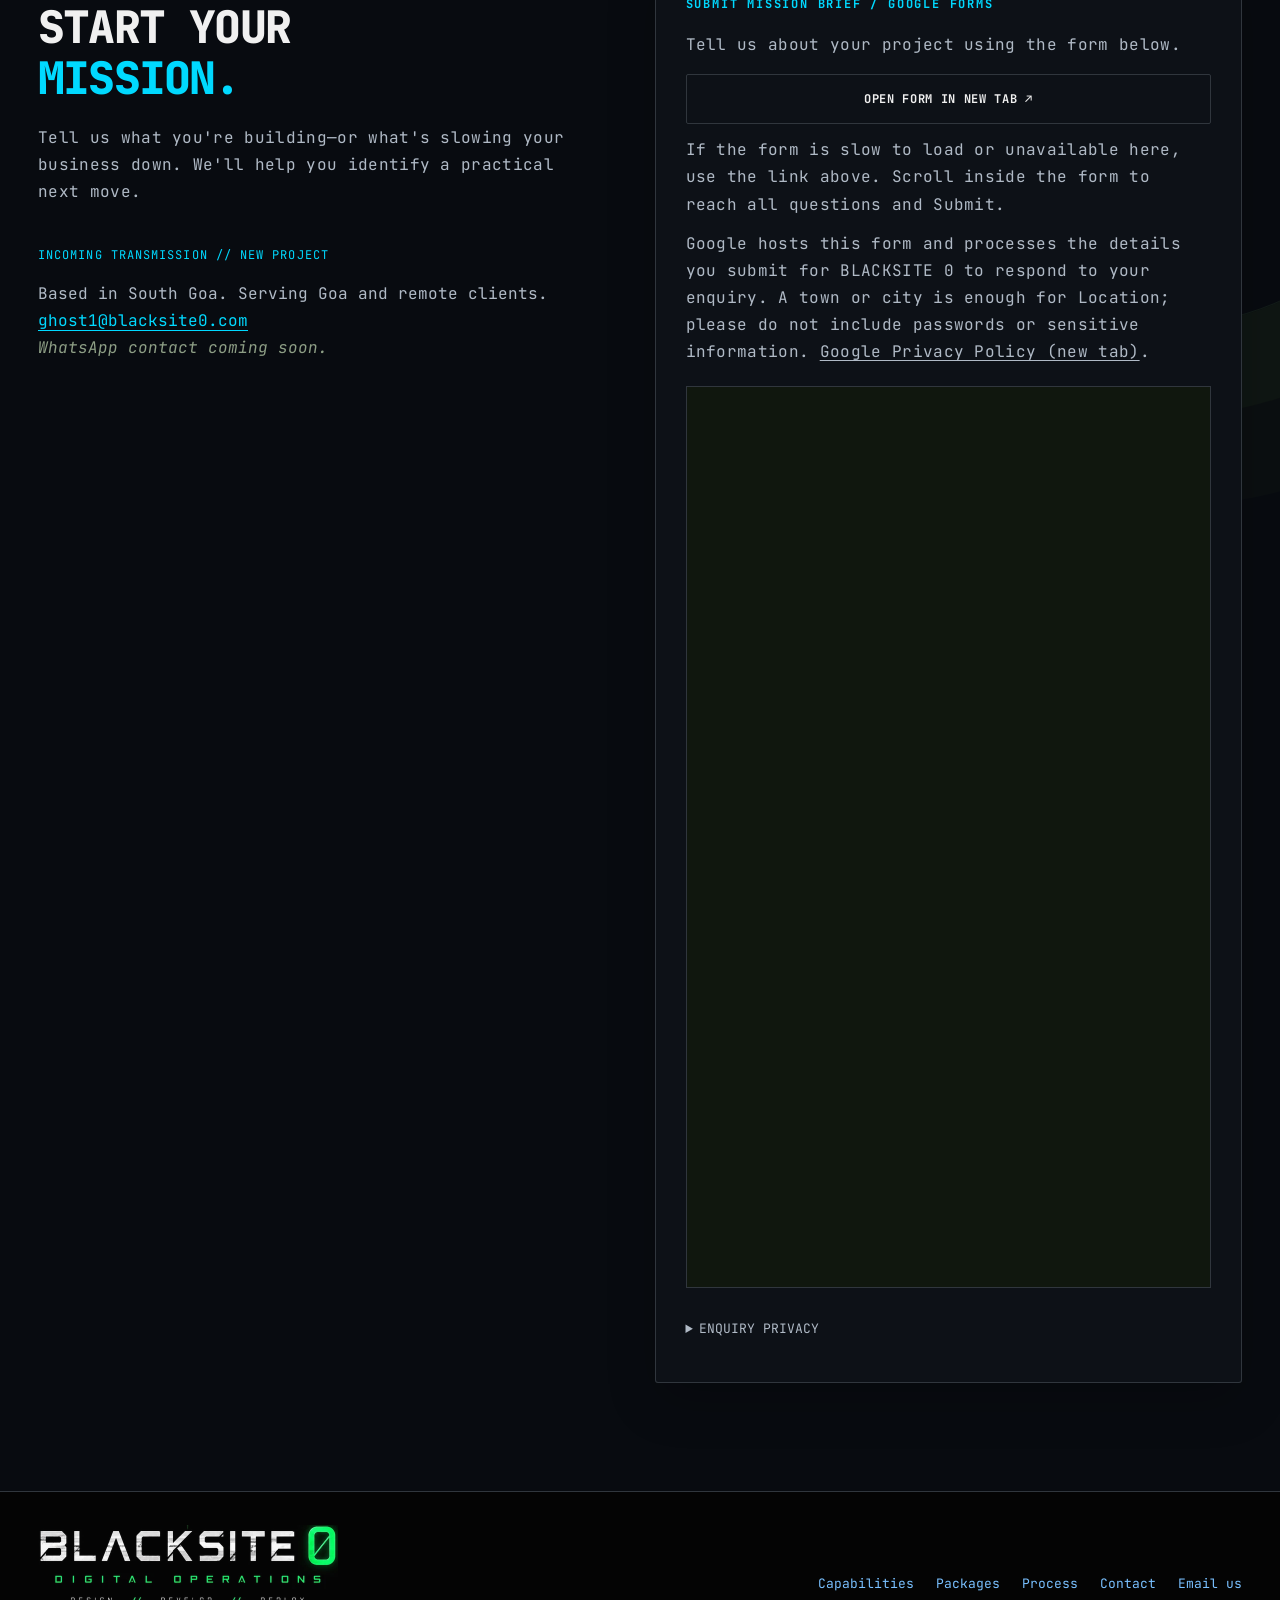
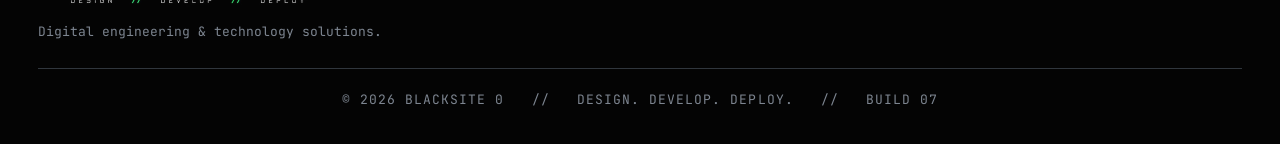
==== commit e7a0f72a: "Update illustrative metrics and initial Code Editor markup Set displayed figures and animation targe" ====
--- a/index.html
+++ b/index.html
@@ -20,21 +20,23 @@
   <link rel="preconnect" href="https://fonts.googleapis.com" />
   <link rel="preconnect" href="https://fonts.gstatic.com" crossorigin />
   <link href="https://fonts.googleapis.com/css2?family=IBM+Plex+Mono:wght@400;500;600;700&family=VT323&display=swap" rel="stylesheet" />
+  <link id="font-developer" href="https://fonts.googleapis.com/css2?family=JetBrains+Mono:wght@400;500;600;700;800&display=swap" rel="stylesheet" />
   <link rel="stylesheet" href="./assets/styles.css" />
+  <link rel="stylesheet" href="./assets/theme-code.css" />
   <noscript><style>
     .type-lab-buttons{display:none}.hamburger{display:none}header{position:static}
     @media(max-width:1000px){nav{height:auto;min-height:80px;flex-wrap:wrap;padding-top:16px;padding-bottom:16px}.navlinks{display:flex;position:static;width:100%;max-height:none;padding:12px 0;border:0;background:transparent;flex-direction:row;flex-wrap:wrap}}
   </style></noscript>
 </head>
-<body data-font-mode="terminal">
+<body data-font-mode="developer">
   <a class="skip-link" href="#main-content">Skip to content</a>
   <aside class="type-lab" aria-label="Font style controls">
     <div class="wrap type-lab-inner">
       <div class="type-lab-heading"><span>&gt;_</span> CHOOSE YOUR TERMINAL STYLE</div>
       <div class="type-lab-buttons" role="group" aria-label="Choose website typography">
-        <button type="button" disabled class="type-lab-button" data-font-choice="terminal" aria-pressed="true">01 / CRT TERMINAL</button>
+        <button type="button" disabled class="type-lab-button" data-font-choice="terminal" aria-pressed="false">01 / CRT TERMINAL</button>
         <button type="button" disabled class="type-lab-button" data-font-choice="hacker" aria-pressed="false">02 / HACKER TYPER</button>
-        <button type="button" disabled class="type-lab-button" data-font-choice="developer" aria-pressed="false">03 / CODE EDITOR</button>
+        <button type="button" disabled class="type-lab-button" data-font-choice="developer" aria-pressed="true">03 / CODE EDITOR</button>
       </div>
     </div>
   </aside>
@@ -47,6 +49,10 @@
   </header>
   <main id="main-content" tabindex="-1">
     <section class="hero" id="home">
+      <div class="ps-atmosphere" aria-hidden="true" hidden>
+        <div class="ps-fragment"><span class="ps-comment">// DIGITAL OPERATIONS</span><br><span class="ps-variable">$Company</span> = <span class="ps-string">"BLACKSITE 0"</span><br><span class="ps-command">Get-DigitalOperations</span> <span class="ps-keyword">-Region</span> <span class="ps-string">"South Goa"</span></div>
+        <i></i><i></i><i></i><i></i>
+      </div>
       <div class="wrap hero-grid">
         <div>
           <div class="eyebrow mono"><span class="dots"></span> DIVISION 00 &nbsp; / &nbsp; DIGITAL OPERATIONS &nbsp; / &nbsp; SYSTEM ACTIVE</div>
@@ -60,19 +66,18 @@
     </section>
     <div class="ticker"><div class="wrap ticker-inner"><span><em>◆</em> WEBSITE DEVELOPMENT</span><span><em>◆</em> APPS & SOFTWARE</span><span><em>◆</em> WHATSAPP INTEGRATION</span><span><em>◆</em> AUTOMATION</span><span><em>◆</em> DIGITAL GROWTH</span></div></div>
 
-    <section class="metrics" id="impact" aria-labelledby="impact-title">
+    <section class="metrics" id="impact" aria-labelledby="impact-title" aria-describedby="metrics-context">
       <div class="wrap">
         <div class="metrics-heading reveal">
-          <div><div class="eyebrow mono"><span class="dots"></span> 00 / OPERATIONAL RECORDS &nbsp; // &nbsp; IMPACT REPORT</div><h2 id="impact-title">Results in <span class="green">numbers.</span></h2><div class="rule"></div></div>
-          <p>PREVIEW STATISTICS // Display figures awaiting factual verification. These are not confirmed completed-work totals.</p>
+          <div><div class="eyebrow mono"><span class="dots"></span> 00 / OPERATIONAL RECORDS &nbsp; // &nbsp; IMPACT REPORT</div><h2 id="impact-title">Results in <span class="green">numbers.</span></h2><p class="metrics-caption" id="metrics-context">Illustrative figures</p><div class="rule"></div></div>
         </div>
-        <div class="metrics-board" aria-label="Company statistics">
-          <article class="metric reveal"><div class="metric-label-top">FILE / 001 <span class="signal" aria-hidden="true"></span></div><div class="metric-value"><span class="count" data-target="14">14</span></div><div class="metric-title">Clients Served</div></article>
-          <article class="metric reveal"><div class="metric-label-top">FILE / 002 <span class="signal" aria-hidden="true"></span></div><div class="metric-value"><span class="count" data-target="31">31</span></div><div class="metric-title">Websites Built</div></article>
-          <article class="metric reveal"><div class="metric-label-top">FILE / 003 <span class="signal" aria-hidden="true"></span></div><div class="metric-value"><span class="count" data-target="4">04</span></div><div class="metric-title">Apps Built</div></article>
-          <article class="metric reveal"><div class="metric-label-top">FILE / 004 <span class="signal" aria-hidden="true"></span></div><div class="metric-value"><span class="count" data-target="2">02</span></div><div class="metric-title">E-Commerce Websites</div></article>
-          <article class="metric reveal"><div class="metric-label-top">FILE / 005 <span class="signal" aria-hidden="true"></span></div><div class="metric-value"><span class="count" data-target="7">07</span></div><div class="metric-title">Portfolio Sites</div></article>
-          <article class="metric reveal"><div class="metric-label-top">FILE / 006 <span class="signal" aria-hidden="true"></span></div><div class="metric-value"><span class="count" data-target="20">20</span></div><div class="metric-title">Businesses Supported</div></article>
+        <div class="metrics-board" aria-label="Illustrative company statistics">
+          <article class="metric reveal"><div class="metric-label-top">FILE / 001 <span class="signal" aria-hidden="true"></span></div><div class="metric-value"><span class="count" data-target="6">6</span></div><div class="metric-title">Clients Served</div></article>
+          <article class="metric reveal"><div class="metric-label-top">FILE / 002 <span class="signal" aria-hidden="true"></span></div><div class="metric-value"><span class="count" data-target="8">8</span></div><div class="metric-title">Websites Built</div></article>
+          <article class="metric reveal"><div class="metric-label-top">FILE / 003 <span class="signal" aria-hidden="true"></span></div><div class="metric-value"><span class="count" data-target="1">1</span></div><div class="metric-title">Apps Built</div></article>
+          <article class="metric reveal"><div class="metric-label-top">FILE / 004 <span class="signal" aria-hidden="true"></span></div><div class="metric-value"><span class="count" data-target="1">1</span></div><div class="metric-title">E-Commerce Websites</div></article>
+          <article class="metric reveal"><div class="metric-label-top">FILE / 005 <span class="signal" aria-hidden="true"></span></div><div class="metric-value"><span class="count" data-target="2">2</span></div><div class="metric-title">Portfolio Sites</div></article>
+          <article class="metric reveal"><div class="metric-label-top">FILE / 006 <span class="signal" aria-hidden="true"></span></div><div class="metric-value"><span class="count" data-target="6">6</span></div><div class="metric-title">Businesses Supported</div></article>
         </div>
       </div>
     </section>
@@ -126,6 +131,19 @@
     </div></section>
   </main>
   <footer><div class="wrap"><div class="footer-flex"><div class="footer-left"><a class="footer-brand" href="#home" aria-label="Blacksite Zero homepage"><img class="footer-brand-logo" src="./assets/blacksite0-footer-600.webp" width="600" height="164" alt="BLACKSITE 0 — Digital Operations. Design // Develop // Deploy." loading="lazy" decoding="async" /></a><p>Digital engineering & technology solutions.</p></div><div class="footer-links"><a href="#capabilities">Capabilities</a><a href="#pricing">Packages</a><a href="#process">Process</a><a href="#contact">Contact</a><a href="mailto:ghost1@blacksite0.com">Email us</a></div></div><div class="footnote">© <span id="year">2026</span> BLACKSITE 0 &nbsp; // &nbsp; DESIGN. DEVELOP. DEPLOY. &nbsp; // &nbsp; BUILD 07</div></div></footer>
+  <details class="ps-terminal" id="psTerminal" hidden>
+    <summary><span><span class="ps-command">PS &gt;</span> COMMAND PALETTE</span><span class="ps-terminal-toggle" aria-hidden="true">⌃</span></summary>
+    <div class="ps-terminal-body">
+      <p class="ps-terminal-caption" id="psScope">SIMULATED INTERFACE // WEBSITE NAVIGATION ONLY</p>
+      <div class="ps-terminal-output" id="psOutput" role="log" aria-live="polite" aria-relevant="additions" tabindex="0" aria-label="Command results"><p>BLACKSITE 0 — Digital Operations<br>Type <span class="ps-command">help</span> for available commands.</p></div>
+      <form id="psCommandForm" action="#home">
+        <label for="psCommand"><span class="ps-command">PS</span> C:\BLACKSITE0&gt;</label>
+        <div class="ps-input-row"><input id="psCommand" type="text" maxlength="80" autocomplete="off" autocapitalize="off" spellcheck="false" enterkeyhint="go" placeholder="help" aria-describedby="psScope" /><button type="submit" aria-label="Run navigation command">↵</button></div>
+      </form>
+    </div>
+  </details>
+  <div class="ps-boot" id="psBoot" role="status" aria-live="polite" aria-atomic="true" hidden><span class="ps-comment">POWERSHELL // BLACKSITE 0</span><span>INITIALIZING BLACKSITE 0...</span><span>LOADING DIGITAL OPERATIONS...</span><span>GRAPHICS ENGINE ONLINE</span><strong>SYSTEM READY <span aria-hidden="true">█</span></strong></div>
   <script src="./assets/site.js" defer></script>
+  <script src="./assets/theme-code.js" defer></script>
 </body>
 </html>
--- a/assets/styles.css
+++ b/assets/styles.css
@@ -191,3 +191,26 @@
 /* Footer reuses the approved original artwork, including its original tagline. */
 .footer-brand{display:inline-block;max-width:100%}
 .footer-brand-logo{display:block;width:300px;max-width:100%;height:auto;mix-blend-mode:screen}
+
+/* Readability refinements: preserve the approved layout, graphics and display fonts. */
+.hero p,.section-intro,.card p,.step p,.price-card .explain,.benefits li,.strip-content p,.usecase-main p,.usecase-item p,.faq-a,.contact p,.contact-info{font-size:16px;line-height:1.7}
+.enquiry-privacy p,.google-enquiry .enquiry-intro{font-size:16px;line-height:1.7}
+.hero-index,.eyebrow,.ticker span{font-size:12px;line-height:1.65}
+.service-num,.card-footer,.step b,.tier,.usecase-item .mono,.metric-label-top,.metric-title,.contact-code{font-size:12px;line-height:1.6}
+.badge,.price-note,.footer-links a,.footer-left p,.footnote,.form-hint,.enquiry-privacy{font-size:13px;line-height:1.65}
+.faq-q{font-size:17px;line-height:1.6}
+.metrics-heading{align-items:flex-start}
+.metrics-heading .metrics-caption{font-size:13px;line-height:1.6;letter-spacing:.04em;color:var(--muted);margin:14px 0 0;max-width:none}
+.card,.price-card,.step,.usecase-item,.section-intro,.hero-grid>div,.metrics-heading>div{min-width:0}
+.hero-index{gap:18px 28px}
+.ticker-inner{height:auto;min-height:52px;flex-wrap:wrap;justify-content:flex-start;gap:10px 22px;padding-top:12px;padding-bottom:12px;overflow:visible}
+.ticker span{white-space:normal}
+@media(max-width:1000px){.ticker-inner span:nth-last-child(-n+2){display:inline}}
+@media(max-width:720px){
+  .hero p,.section-intro,.card p,.step p,.price-card .explain,.benefits li,.strip-content p,.usecase-main p,.usecase-item p,.faq-a,.contact p,.contact-info,.enquiry-privacy p,.google-enquiry .enquiry-intro{font-size:15px;line-height:1.7}
+  .eyebrow{letter-spacing:.10em}
+  .metric-title{font-size:12px;letter-spacing:.025em;overflow-wrap:normal}
+  .metrics-heading .metrics-caption{font-size:12px}
+  .hero-index{gap:13px 20px}
+  .ticker-inner{gap:9px 16px}
+}
--- a/assets/theme-code.css
+++ b/assets/theme-code.css
@@ -0,0 +1,111 @@
+/* Theme 03 only. The approved shared styles and logo files remain unchanged. */
+.ps-terminal[hidden],.ps-boot[hidden],.ps-atmosphere[hidden]{display:none}
+body[data-font-mode="developer"]{
+  --bg:#050505;--bg2:#0d1117;--panel:#0d1117;--panel2:#101720;--line:#30363d;
+  --ink:#f0f0f0;--dim:#b0bac6;--muted:#7d8590;--accent:#00d9ff;--accent2:#79c0ff;--amber:#ffd166;--r:3px;
+  --ps-keyword:#c792ea;--ps-string:#e6db74;--ps-success:#39ff88;--ps-error:#ff5370;
+  background:#050505;color:#f0f0f0;
+}
+body[data-font-mode="developer"]::before{opacity:.035;background-image:repeating-linear-gradient(transparent 0 3px,#79c0ff33 4px)}
+body[data-font-mode="developer"] :is(header,footer){background:#050505ed;border-color:var(--line)}
+body[data-font-mode="developer"] .type-lab{background:#0d1117;border-color:var(--line)}
+body[data-font-mode="developer"] :is(.type-lab-heading,.type-lab-button){color:#b0bac6}
+body[data-font-mode="developer"] :is(.type-lab-button,.hamburger){background:#0d1117;border-color:var(--line)}
+body[data-font-mode="developer"] .type-lab-button[aria-pressed="true"]{background:#00d9ff;color:#050505;border-color:#00d9ff;box-shadow:inset 0 -3px #79c0ff}
+body[data-font-mode="developer"] .hero::before{background:radial-gradient(ellipse at 77% 46%,#00d9ff0e,transparent 49%),linear-gradient(110deg,#050505 20%,#0d1117 85%,#050505)}
+body[data-font-mode="developer"] .hero::after{inset:-48px;opacity:.21;background-image:linear-gradient(#79c0ff16 1px,transparent 1px),linear-gradient(90deg,#79c0ff16 1px,transparent 1px);animation:ps-grid-drift 160s linear infinite}
+body[data-font-mode="developer"] .hero .eyebrow::before{content:"PS C:\\BLACKSITE0> Initialize-DigitalOperations";display:block;color:#79c0ff;font-size:10px;letter-spacing:.025em;line-height:1.8;margin-bottom:18px}
+body[data-font-mode="developer"] .hero h1{color:#00d9ff;letter-spacing:-.065em}
+body[data-font-mode="developer"] .hero h1 .outline{color:#c792ea;-webkit-text-stroke:0;text-shadow:0 0 36px #c792ea12}
+body[data-font-mode="developer"] .hero h1 .zero{color:#39ff88}
+body[data-font-mode="developer"] .hero p{color:#b0bac6}
+body[data-font-mode="developer"] .hero .eyebrow{color:#7d8590}
+body[data-font-mode="developer"] .dots{background:#39ff88;box-shadow:0 0 12px #39ff8866}
+body[data-font-mode="developer"] .hero-index{color:#7d8590}
+body[data-font-mode="developer"] .hero-index b{color:#c792ea}
+body[data-font-mode="developer"] .navlinks a{color:#b0bac6}
+body[data-font-mode="developer"] .navlinks a:hover{color:#00d9ff}
+body[data-font-mode="developer"] .btn-primary{background:#00d9ff;color:#050505;border-color:#00d9ff;box-shadow:0 0 24px #00d9ff10}
+body[data-font-mode="developer"] .btn-primary:hover{background:#79c0ff}
+body[data-font-mode="developer"] .btn-secondary{background:#0d1117;border-color:#30363d;color:#f0f0f0}
+body[data-font-mode="developer"] :is(.btn,.nav-cta,.card,.price-card,.usecase-item,.contact-form,.ps-terminal){transition:border-color .25s,box-shadow .25s,background .25s}
+body[data-font-mode="developer"] :is(.btn,.nav-cta,.card,.price-card,.usecase-item,.contact-form,.ps-terminal):is(:hover,:focus-within){border-color:#00d9ff;box-shadow:0 0 0 1px #00d9ff22,0 8px 28px #00d9ff0a}
+body[data-font-mode="developer"] .hud::before{border-color:#79c0ff22}
+body[data-font-mode="developer"] .hud::after{border-color:#00d9ff30}
+body[data-font-mode="developer"] .radar{border-color:#39ff8855;animation:ps-radar-glow 7s ease-in-out infinite}
+body[data-font-mode="developer"] .radar-sweep{background:conic-gradient(from 0deg,transparent 0deg,transparent 290deg,#00d9ff29 355deg,transparent 360deg)}
+body[data-font-mode="developer"] .hud-tag{background:#0d1117ed;border-color:#30363d;color:#7d8590}
+body[data-font-mode="developer"] .hud-tag span{color:#39ff88}
+body[data-font-mode="developer"] .hud-corner{color:#79c0ff}
+body[data-font-mode="developer"] :is(.ticker,.strip,.process,.pricing,.faq,.contact){background:#080b10;border-color:#30363d}
+body[data-font-mode="developer"] .ticker{background:#0d1117}
+body[data-font-mode="developer"] .ticker span{color:#7d8590}
+body[data-font-mode="developer"] .ticker em{color:#39ff88}
+body[data-font-mode="developer"] :is(.card,.price-card,.usecase-main,.usecase-item,.google-enquiry,.metric){background:#0d1117;border-color:#30363d;border-radius:3px}
+body[data-font-mode="developer"] :is(.card,.metric){box-shadow:inset 0 1px #79c0ff0a}
+body[data-font-mode="developer"] .card::after{background:radial-gradient(circle,#00d9ff0d,transparent 66%)}
+body[data-font-mode="developer"] .service-symbol{background:#00d9ff09;border-color:#00d9ff40;color:#00d9ff}
+body[data-font-mode="developer"] :is(.service-num,.tier,.step b,.usecase-item .mono){color:#c792ea}
+body[data-font-mode="developer"] :is(.card p,.step p,.contact p,.faq-a,.contact-info,.benefits li){color:#b0bac6}
+body[data-font-mode="developer"] :is(.card-footer,.metric-label-top,.footer-left p,.footnote,.price-note){color:#7d8590}
+body[data-font-mode="developer"] .metric-value{color:#79c0ff;text-shadow:0 0 28px #79c0ff0c}
+body[data-font-mode="developer"] .metrics{background:radial-gradient(ellipse at 73% 15%,#00d9ff06,transparent 43%),#050505;border-color:#30363d}
+body[data-font-mode="developer"] .metric-title{color:#f0f0f0}
+body[data-font-mode="developer"] .signal{background:#39ff88;box-shadow:0 0 8px #39ff8844}
+body[data-font-mode="developer"] .metrics-heading>p{color:#ffd166}
+body[data-font-mode="developer"] .badge{background:#c792ea;color:#050505}
+body[data-font-mode="developer"] .price-card.featured{border-color:#00d9ff;background:linear-gradient(140deg,#101d28,#0d1117);box-shadow:0 0 35px #00d9ff07}
+body[data-font-mode="developer"] :is(.benefits,.faq-items,.faq-item,.step,.footnote){border-color:#30363d}
+body[data-font-mode="developer"] .faq-q{color:#f0f0f0}
+body[data-font-mode="developer"] .enquiry-privacy{color:#b0bac6}
+body[data-font-mode="developer"] .google-form-frame{border-color:#30363d}
+body[data-font-mode="developer"] .footer-links a{color:#79c0ff}
+body[data-font-mode="developer"] .usecase-main::after{color:#79c0ff08}
+/* Reuse existing technical lines and overlays; no logo filtering or replacement. */
+body[data-font-mode="developer"] .strip{position:relative;overflow:hidden}
+body[data-font-mode="developer"] .strip::before{content:"";position:absolute;top:0;left:-25%;width:25%;height:1px;background:linear-gradient(90deg,transparent,#00d9ff,#39ff88,transparent);animation:ps-line-travel 18s ease-in-out infinite;pointer-events:none}
+body[data-font-mode="developer"] .ps-atmosphere{display:block;position:absolute;inset:0;z-index:-1;overflow:hidden;pointer-events:none;user-select:none}
+body[data-font-mode="developer"] .ps-fragment{position:absolute;right:5%;top:8%;font:10px/1.9 var(--font-code);opacity:.24;animation:ps-code-fade 24s ease-in-out infinite;white-space:pre-wrap}
+body[data-font-mode="developer"] .ps-atmosphere i{position:absolute;width:2px;height:2px;background:#79c0ff;box-shadow:0 0 8px #00d9ff66;left:64%;top:77%;opacity:0;animation:ps-particle-drift 32s linear infinite}
+body[data-font-mode="developer"] .ps-atmosphere i:nth-of-type(2){left:91%;top:83%;animation-delay:-8s;background:#39ff88}
+body[data-font-mode="developer"] .ps-atmosphere i:nth-of-type(3){left:42%;top:45%;animation-delay:-16s}
+body[data-font-mode="developer"] .ps-atmosphere i:nth-of-type(4){left:78%;top:39%;animation-delay:-24s}
+body[data-font-mode="developer"] .ps-command{color:#00d9ff}
+body[data-font-mode="developer"] .ps-variable{color:#79c0ff}
+body[data-font-mode="developer"] .ps-keyword{color:#c792ea}
+body[data-font-mode="developer"] .ps-string{color:#e6db74}
+body[data-font-mode="developer"] .ps-comment{color:#7d8590}
+body[data-font-mode="developer"] .ps-terminal{position:fixed;right:20px;bottom:18px;z-index:30;width:min(390px,calc(100% - 32px));background:#0d1117f7;border:1px solid #30363d;border-radius:3px;box-shadow:0 12px 42px #0009;font:11px/1.7 var(--font-code);color:#f0f0f0;max-height:calc(100dvh - 110px);overflow:auto}
+body[data-font-mode="developer"] .ps-terminal summary{list-style:none;cursor:pointer;min-height:44px;padding:11px 15px;display:flex;align-items:center;justify-content:space-between;gap:10px;color:#b0bac6;font-weight:600;letter-spacing:.04em}
+body[data-font-mode="developer"] .ps-terminal summary::-webkit-details-marker{display:none}
+body[data-font-mode="developer"] .ps-terminal[open] summary{border-bottom:1px solid #30363d}
+body[data-font-mode="developer"] .ps-terminal[open] .ps-terminal-toggle{transform:rotate(180deg)}
+body[data-font-mode="developer"] .ps-terminal-body{padding:0 15px 15px}
+body[data-font-mode="developer"] .ps-terminal-caption{font-size:8px;letter-spacing:.06em;color:#7d8590;margin:12px 0}
+body[data-font-mode="developer"] .ps-terminal-output{height:122px;overflow:auto;overflow-wrap:anywhere;overscroll-behavior:contain;padding-right:8px;scrollbar-width:thin;scrollbar-color:#30363d #0d1117}
+body[data-font-mode="developer"] .ps-terminal-output p{margin:0 0 9px;white-space:pre-wrap}
+body[data-font-mode="developer"] .ps-terminal-output .ps-error{color:#ff5370}
+body[data-font-mode="developer"] .ps-terminal-output .ps-success{color:#39ff88}
+body[data-font-mode="developer"] #psCommandForm{margin-top:12px;border-top:1px solid #30363d;padding-top:10px}
+body[data-font-mode="developer"] #psCommandForm label{display:block;color:#79c0ff;margin-bottom:5px}
+body[data-font-mode="developer"] .ps-input-row{display:flex;gap:8px}
+body[data-font-mode="developer"] #psCommand{width:100%;min-width:0;min-height:44px;padding:8px 10px;background:#050505;color:#e6db74;border:1px solid #30363d;border-radius:2px;font:14px var(--font-code)}
+body[data-font-mode="developer"] .ps-input-row button{min-width:44px;min-height:44px;background:#00d9ff0d;color:#00d9ff;border:1px solid #30363d;border-radius:2px}
+body[data-font-mode="developer"] .ps-boot{position:fixed;right:20px;bottom:74px;z-index:31;width:min(390px,calc(100% - 32px));padding:16px 19px;border:1px solid #00d9ff66;border-left:3px solid #00d9ff;background:#0d1117f7;color:#79c0ff;font:10px/1.9 var(--font-code);box-shadow:0 8px 45px #0009;pointer-events:none;animation:ps-boot-in .2s ease-out}
+body[data-font-mode="developer"] .ps-boot>span,body[data-font-mode="developer"] .ps-boot>strong{display:block;animation:ps-boot-line .2s ease-out both}
+body[data-font-mode="developer"] .ps-boot>span:nth-child(3){animation-delay:.25s}
+body[data-font-mode="developer"] .ps-boot>span:nth-child(4){animation-delay:.5s}
+body[data-font-mode="developer"] .ps-boot>strong{color:#39ff88;animation-delay:.8s}
+body[data-font-mode="developer"] .ps-boot strong span{animation:ps-cursor .8s steps(2,end) infinite}
+body[data-font-mode="developer"].ps-paused *,body[data-font-mode="developer"].ps-paused *::before,body[data-font-mode="developer"].ps-paused *::after{animation-play-state:paused!important}
+@keyframes ps-grid-drift{to{transform:translate3d(48px,24px,0)}}
+@keyframes ps-radar-glow{0%,100%{box-shadow:0 0 20px #39ff8808}50%{box-shadow:0 0 40px #39ff8820}}
+@keyframes ps-line-travel{0%,65%{transform:translateX(0);opacity:0}70%{opacity:.7}100%{transform:translateX(500%);opacity:0}}
+@keyframes ps-code-fade{0%,100%{opacity:.1;transform:translateY(0)}50%{opacity:.26;transform:translateY(-8px)}}
+@keyframes ps-particle-drift{0%,100%{opacity:0;transform:translateY(0)}20%,70%{opacity:.5}95%{opacity:0;transform:translateY(-70px)}}
+@keyframes ps-boot-in{from{opacity:0;transform:translateY(6px)}to{opacity:1;transform:none}}
+@keyframes ps-boot-line{from{opacity:0}to{opacity:1}}
+@keyframes ps-cursor{50%{opacity:0}}
+@media(max-width:1000px){body[data-font-mode="developer"] .navlinks{background:#0d1117;border-color:#30363d}}
+@media(max-width:540px){body[data-font-mode="developer"] .ps-fragment{font-size:8px;right:5%;top:65%}body[data-font-mode="developer"] .ps-atmosphere i:nth-of-type(n+3){display:none}body[data-font-mode="developer"] .ps-terminal,body[data-font-mode="developer"] .ps-boot{right:12px;bottom:12px;width:calc(100% - 24px)}body[data-font-mode="developer"] .ps-boot{bottom:66px}body[data-font-mode="developer"] #psCommand{font-size:16px}body[data-font-mode="developer"] .hero .eyebrow::before{font-size:9px;overflow-wrap:anywhere}}
+@media(prefers-reduced-motion:reduce){body[data-font-mode="developer"] *,body[data-font-mode="developer"] *::before,body[data-font-mode="developer"] *::after{animation:none!important;transition:none!important}body[data-font-mode="developer"] .ps-atmosphere i{display:none}}
